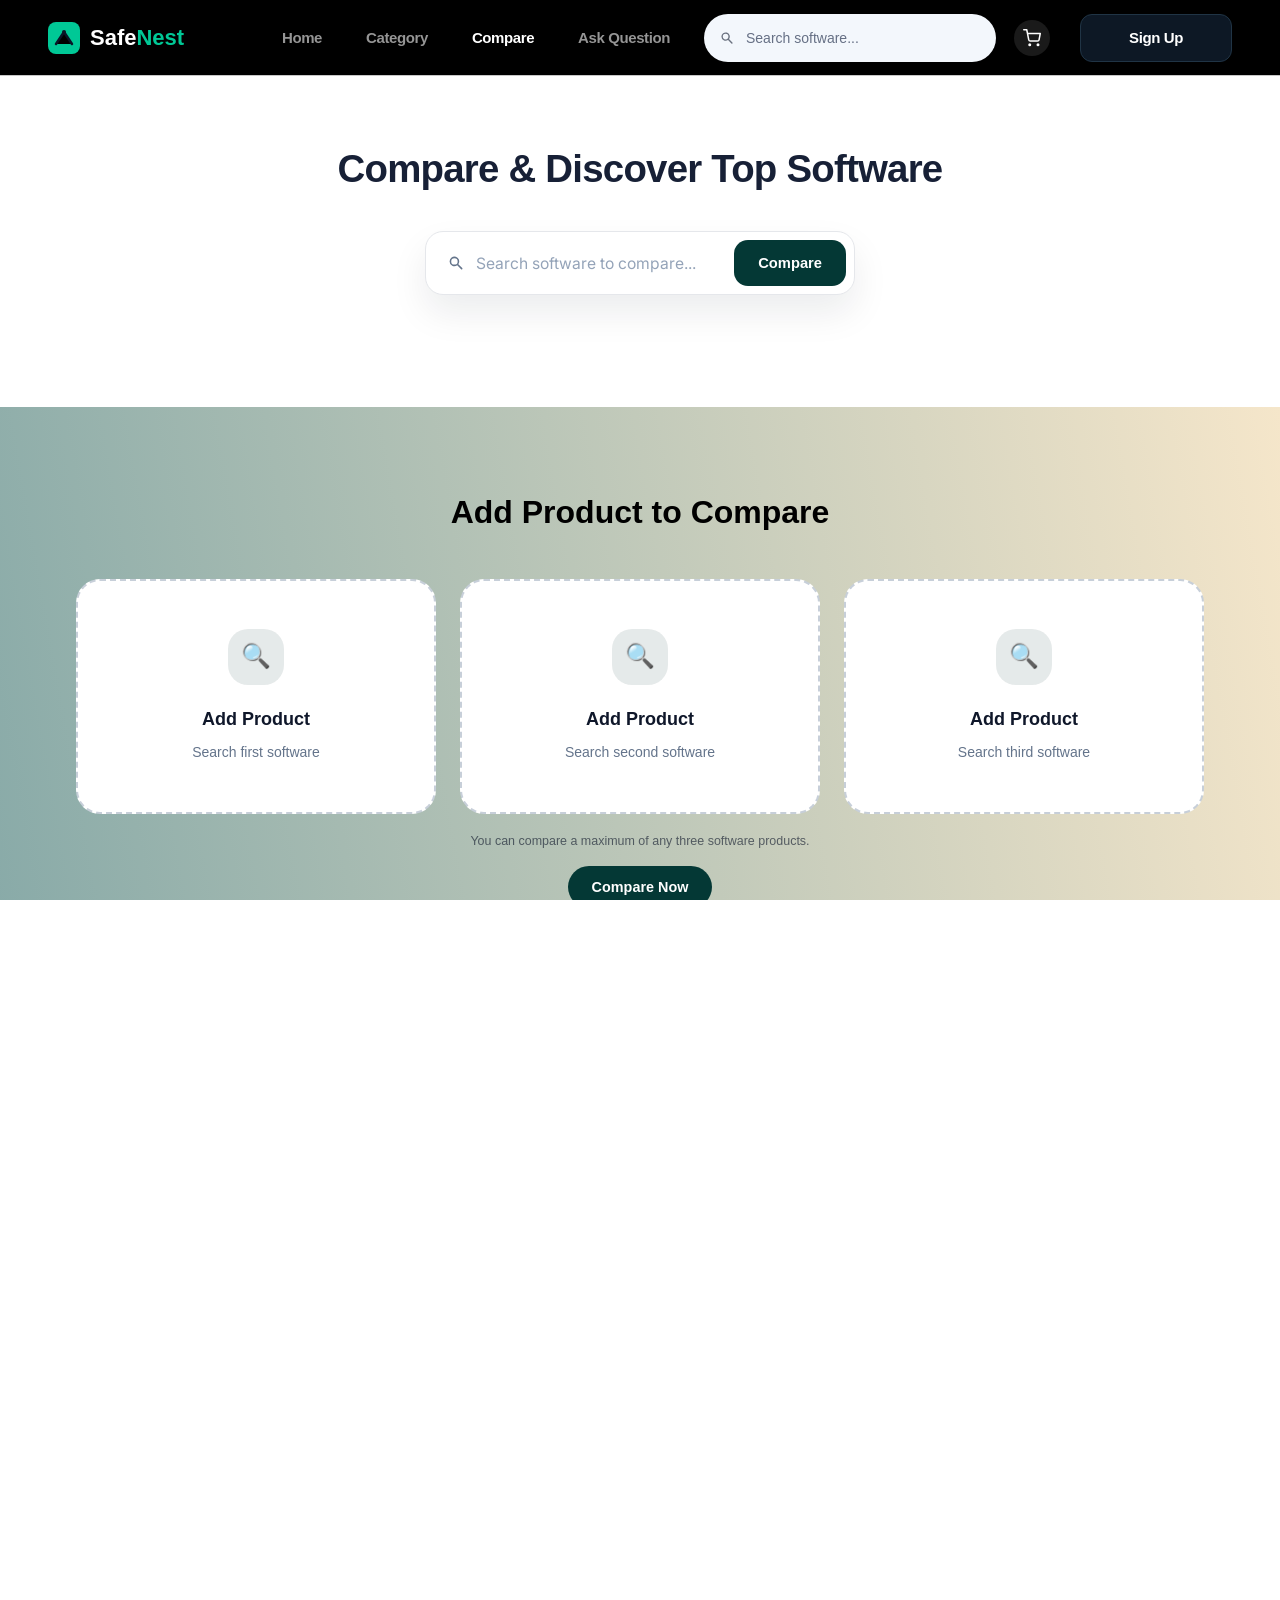
==== compare.html @ b81ec0c4 "first" ====
﻿<!DOCTYPE html>
<html lang="en">

<head>
  <meta charset="UTF-8" />
  <meta name="viewport" content="width=device-width, initial-scale=1.0" />
  <title>Compare &amp; Discover Top Software | SafeNest</title>
  <meta name="description"
    content="Compare the best software side-by-side. Find pricing, features, and user reviews to make informed decisions for your business." />
  <link rel="preconnect" href="https://fonts.googleapis.com" />
  <link rel="preconnect" href="https://fonts.gstatic.com" crossorigin />
  <link href="https://fonts.googleapis.com/css2?family=Inter:wght@300;400;500;600;700;800;900&display=swap"
    rel="stylesheet" />
  <link rel="stylesheet" href="main.css" />
</head>

<body>

  <!-- ══════════════════ NAVBAR ══════════════════ -->
  <nav class="cmp-nav">
    <div class="cmp-nav-shell">
      <a class="cmp-nav-logo" href="index.html" aria-label="SafeNest Home">
        <img src="images/Logo_nav.svg" alt="SafeNest" />
      </a>
      <div class="cmp-nav-links">
        <a href="index.html">Home</a>
        <a href="products.html">Category</a>
        <a href="compare.html" class="active">Compare</a>
        <a href="index.html#experts">Ask Question</a>
      </div>
      <div class="cmp-nav-actions">
        <div class="cmp-nav-search">
          <svg width="14" height="14" viewBox="0 0 20 20" fill="#6b7280" aria-hidden="true">
            <path fill-rule="evenodd"
              d="M8 4a4 4 0 100 8 4 4 0 000-8zM2 8a6 6 0 1110.89 3.476l4.817 4.817a1 1 0 01-1.414 1.414l-4.816-4.816A6 6 0 012 8z"
              clip-rule="evenodd" />
          </svg>
          <input type="text" placeholder="Search software..." aria-label="Search software" />
        </div>
        <a href="pricing.html" aria-label="Cart" style="color: #fff; width: 36px; height: 36px; border-radius: 50%; background: rgba(255,255,255,0.1); display: flex; align-items: center; justify-content: center; text-decoration: none; transition: background 0.2s; margin-right: 12px;" onmouseover="this.style.background='rgba(255,255,255,0.2)'" onmouseout="this.style.background='rgba(255,255,255,0.1)'">
          <svg width="18" height="18" viewBox="0 0 24 24" fill="none" stroke="currentColor" stroke-width="2" stroke-linecap="round" stroke-linejoin="round">
            <circle cx="9" cy="21" r="1"></circle><circle cx="20" cy="21" r="1"></circle>
            <path d="M1 1h4l2.68 13.39a2 2 0 0 0 2 1.61h9.72a2 2 0 0 0 2-1.61L23 6H6"></path>
          </svg>
        </a>
        <button class="cmp-nav-signup" type="button">Sign Up</button>
      </div>
    </div>
  </nav>

  <section class="cmp-search-hero">
    <div class="cmp-search-hero-inner">
      <h1 class="cmp-search-title">Compare &amp; Discover Top Software</h1>
      <form class="cmp-top-search" onsubmit="return false;">
        <div class="cmp-top-search-main">
          <svg width="18" height="18" viewBox="0 0 20 20" fill="#64748b">
            <path fill-rule="evenodd"
              d="M8 4a4 4 0 100 8 4 4 0 000-8zM2 8a6 6 0 1110.89 3.476l4.817 4.817a1 1 0 01-1.414 1.414l-4.816-4.816A6 6 0 012 8z"
              clip-rule="evenodd" />
          </svg>
          <input type="text" placeholder="Search software to compare..." />
        </div>
        <button class="cmp-top-search-btn">Compare</button>
      </form>
    </div>
  </section>

  <!-- ══════════════════ ADD PRODUCT TO COMPARE ══════════════════ -->
  <section class="cmp-add-section" id="compare-tool">
    <div style="max-width:1280px;margin:0 auto;">
      <h2 class="cmp-add-heading">Add Product to Compare</h2>
      <div class="cmp-add-grid">
        <!-- Card 1 -->
        <div class="cmp-add-card">
          <div class="cmp-add-icon">🔍</div>
          <div class="cmp-add-label">Add Product</div>
          <div class="cmp-add-sub">Search first software</div>
        </div>
        <!-- Card 2 -->
        <div class="cmp-add-card">
          <div class="cmp-add-icon">🔍</div>
          <div class="cmp-add-label">Add Product</div>
          <div class="cmp-add-sub">Search second software</div>
        </div>
        <!-- Card 3 -->
        <div class="cmp-add-card">
          <div class="cmp-add-icon">🔍</div>
          <div class="cmp-add-label">Add Product</div>
          <div class="cmp-add-sub">Search third software</div>
        </div>
      </div>
      <div class="cmp-add-actions">
        <div class="cmp-add-note">You can compare a maximum of any three software products.</div>
        <button class="cmp-add-cta">Compare Now</button>
      </div>
    </div>
  </section>

  <!-- ══════════════════ TRENDING COMPARISONS ══════════════════ -->
  <section class="cmp-trending">
    <div class="cmp-trending-header">
      <h2>Trending Product Comparison</h2>
      <p>The most popular head-to-head battles this week</p>
    </div>
    <div class="cmp-trending-grid">

      <!-- Card 1: AlignBooks & TallyPrime -->
      <div class="cmp-trend-card">
        <div class="cmp-trend-logos">
          <img src="images/2961_alignbooks.webp" alt="AlignBooks" />
          <img src="images/2967_tallyprimelogo.webp" alt="TallyPrime" />
        </div>
        <div class="cmp-trend-name">AlignBooks &amp; TallyPrime</div>
        <div class="cmp-trend-meta">
          <span class="stars">★★★★☆</span>
          <span style="font-size:0.875rem;font-weight:500;color:#000;">3.8</span>
        </div>
        <button class="cmp-trend-btn-solid">Compare Now</button>
      </div>

      <!-- Card 2: myBillBook & Vyapar -->
      <div class="cmp-trend-card">
        <div class="cmp-trend-logos">
          <img src="images/16569_16569_MyBillbook.png" alt="myBillBook" />
          <img src="images/10918_vyapar_logo.png" alt="Vyapar" />
        </div>
        <div class="cmp-trend-name">myBillBook &amp; Vyapar Billing Software</div>
        <div class="cmp-trend-meta">
          <span class="stars">★★★★★</span>
          <span class="count">950 reviews</span>
        </div>
        <button class="cmp-trend-btn-outline">Compare Now</button>
      </div>

      <!-- Card 3: Exotel & Knowlarity -->
      <div class="cmp-trend-card">
        <div class="cmp-trend-logos">
          <img src="images/11217_Exotelproductlogo.webp" alt="Exotel" />
          <img src="images/2889_knowlarity-logo.webp" alt="Knowlarity" />
        </div>
        <div class="cmp-trend-name">Exotel &amp; Knowlarity SuperReceptionist</div>
        <div class="cmp-trend-meta">
          <span class="stars">★★★★★</span>
          <span class="count">2,100 reviews</span>
        </div>
        <button class="cmp-trend-btn-outline">Compare Now</button>
      </div>

    </div>
  </section>

  <!-- ══════════════════ VISUAL HERO ══════════════════ -->
  <section class="cmp-hero">
    <div class="cmp-hero-shell">
      <div class="cmp-hero-top">
        <div class="cmp-rating-row">
          <div class="cmp-avatars">
            <img src="images/pexels-alexfu-1188751.jpg" alt="User 1" />
            <img src="images/pexels-fauxels-3184291.jpg" alt="User 2" />
            <img src="images/pexels-ron-lach-8100067.jpg" alt="User 3" />
            <img src="images/pexels-markusspiske-4439901.jpg" alt="User 4" />
          </div>
          <div class="cmp-rating-copy">
            <span class="cmp-rating-stars">★★★★★</span>
            <span>4.9/5 Rating</span>
          </div>
        </div>
      </div>

      <div class="cmp-hero-query">Over 30,000+ User Queries Resolved</div>

      <div class="cmp-hero-stage">
        <div class="cmp-hero-circle"></div>
        <img src="images/men_laptop.png" alt="Person comparing software options" class="cmp-hero-figure" />
        <div class="cmp-hero-copy">Pricing, features, and specifications to make informed decisions for your business or
          personal needs.</div>
        <div class="cmp-hero-bg-text">
          <div class="cmp-hero-bg-line cmp-hero-bg-line--spread">
            <span>Explore</span>
            <span>Compare</span>
          </div>
          <div class="cmp-hero-bg-line cmp-hero-bg-line--left">
            <span>The Software</span>
          </div>
        </div>
      </div>
    </div>
  </section>

  <!-- ══════════════════ TIPS + PHOTO ROW ══════════════════ -->
  <div class="container" style="padding-bottom:64px;">
    <div class="cmp-tips-row" style="display:grid;grid-template-columns:1fr 1fr;gap:48px;align-items:center;">

      <!-- LEFT: Tips card -->
      <div style="display:flex;justify-content:center;">
        <div class="cmp-tips-card">
          <div class="cmp-tips-top">Tips for Asking a Question</div>
          <div class="cmp-tips-sep"></div>
          <div class="cmp-tips-list">
            <div class="cmp-tips-item">
              <div class="cmp-tips-dot">
                <svg viewBox="0 0 8 8" fill="white">
                  <path d="M1 4l2 2 4-4" />
                </svg>
              </div>
              <span>Ask a descriptive and elaborate question.</span>
            </div>
            <div class="cmp-tips-item">
              <div class="cmp-tips-dot">
                <svg viewBox="0 0 8 8" fill="white">
                  <path d="M1 4l2 2 4-4" />
                </svg>
              </div>
              <span>Keep your language and tone professional.</span>
            </div>
            <div class="cmp-tips-item">
              <div class="cmp-tips-dot">
                <svg viewBox="0 0 8 8" fill="white">
                  <path d="M1 4l2 2 4-4" />
                </svg>
              </div>
              <span>Ask questions that will lead to a deeper understanding.</span>
            </div>
            <div class="cmp-tips-item">
              <div class="cmp-tips-dot">
                <svg viewBox="0 0 8 8" fill="white">
                  <path d="M1 4l2 2 4-4" />
                </svg>
              </div>
              <span>Time Management</span>
            </div>
            <div class="cmp-tips-item">
              <div class="cmp-tips-dot">
                <svg viewBox="0 0 8 8" fill="white">
                  <path d="M1 4l2 2 4-4" />
                </svg>
              </div>
              <span>Maintain a Positive Attitude</span>
            </div>
          </div>
          <button class="cmp-tips-cta" type="button" onclick="location.href='index.html#experts'">Get Your
            Success</button>
        </div>
      </div>

      <!-- RIGHT: Unsplash team photo -->
      <div class="cmp-tips-photo" style="border-radius:16px;overflow:hidden;height:361px;">
        <img src="images/pexels-fauxels-3184291.jpg" alt="Team at work"
          style="width:100%;height:100%;object-fit:cover;" />
      </div>

    </div>
  </div>

  <!-- ══════════════════ FAQ ══════════════════ -->
  <div class="cmp-faq">
    <h2>Frequently Asked Questions</h2>
    <div class="cmp-faq-item">
      <p>Which software is best for a small retail shop?</p>
      <span class="cmp-faq-arrow">▼</span>
    </div>
    <div class="cmp-faq-item">
      <p>Do these softwares support Cloud hosting?</p>
      <span class="cmp-faq-arrow">▼</span>
    </div>
    <div class="cmp-faq-item">
      <p>Is TallyPrime easier to use than Busy?</p>
      <span class="cmp-faq-arrow">▼</span>
    </div>
  </div>

  <!-- ══════════════════ STILL GOT QUESTIONS BANNER ══════════════════ -->
  <div class="cmp-qbanner">
    <p>Still got Questions on your mind?<br />Get answered by real users or software experts</p>
    <button class="cmp-qbanner-btn" onclick="location.href='index.html#experts'">Ask Questions</button>
  </div>

  <!-- ══════════════════ FOOTER ══════════════════ -->
  <footer class="footer">
    <div class="container">
      <div class="footer-grid">
        <div class="footer-brand">
          <a href="index.html" class="nav-logo" style="font-size:1.2rem;">
            <svg viewBox="0 0 32 32" fill="none">
              <rect width="32" height="32" rx="8" fill="#00C896" />
              <path d="M8 22L16 10l8 12" stroke="#0A1628" stroke-width="2.5" stroke-linecap="round"
                stroke-linejoin="round" />
              <circle cx="16" cy="10" r="2" fill="#0A1628" />
            </svg>
            Safe<span>Nest</span>
          </a>
          <p>India's most trusted software marketplace. Discover, compare, and buy the best software for your business
            needs.</p>
          <div class="app-badges">
            <a href="#" class="app-badge">📱 App Store</a>
            <a href="#" class="app-badge">▶ Google Play</a>
          </div>
          <div class="footer-socials" style="margin-top:16px;">
            <a href="#">in</a>
            <a href="#">𝕏</a>
            <a href="#">f</a>
            <a href="#">▶</a>
          </div>
        </div>

        <div class="footer-col">
          <h4>Products</h4>
          <ul>
            <li><a href="products.html">All Software</a></li>
            <li><a href="category.html">Categories</a></li>
            <li><a href="#">New Arrivals</a></li>
            <li><a href="#">Deals &amp; Offers</a></li>
            <li><a href="#">Top Rated</a></li>
            <li><a href="#">Free Software</a></li>
          </ul>
        </div>

        <div class="footer-col">
          <h4>Company</h4>
          <ul>
            <li><a href="#">About Us</a></li>
            <li><a href="#">Careers</a></li>
            <li><a href="#">Press</a></li>
            <li><a href="#">Partners</a></li>
            <li><a href="#">Blog</a></li>
            <li><a href="#">Contact</a></li>
          </ul>
        </div>

        <div class="footer-col">
          <h4>Resources</h4>
          <ul>
            <li><a href="#">Buyer's Guide</a></li>
            <li><a href="#">Software Reviews</a></li>
            <li><a href="#">Comparisons</a></li>
            <li><a href="#">Case Studies</a></li>
            <li><a href="#">Webinars</a></li>
            <li><a href="#">API Docs</a></li>
          </ul>
        </div>

        <div class="footer-col">
          <h4>Support</h4>
          <ul>
            <li><a href="#">Help Centre</a></li>
            <li><a href="#">Live Chat</a></li>
            <li><a href="#">Privacy Policy</a></li>
            <li><a href="#">Terms of Service</a></li>
            <li><a href="#">Refund Policy</a></li>
            <li><a href="#">Sitemap</a></li>
          </ul>
        </div>
      </div>

      <div class="footer-bottom">
        <p style="color:rgba(255,255,255,.4);">© 2025 SafeNest Pvt. Ltd. All rights reserved.</p>
        <p style="color:rgba(255,255,255,.4);">Made with in India</p>
      </div>
    </div>
  </footer>
  <script>
    (() => {
      const STYLE_ID = "page-loader-style";
      const OVERLAY_ID = "page-loader-overlay";
      const NAV_STYLE_ID = "page-loader-nav-style";
      const NAV_DELAY_MS = 720;
      let isNavigating = false;

      const addStyle = (id, css) => {
        if (document.getElementById(id)) return;
        const style = document.createElement("style");
        style.id = id;
        style.textContent = css;
        document.head.appendChild(style);
      };

      const ensureStyles = () => {
        addStyle(
          STYLE_ID,
          `.page-loader-active{overflow:hidden}.page-loader-overlay{position:fixed;inset:0;display:flex;align-items:center;justify-content:center;background:rgba(4,7,12,.94);opacity:0;visibility:hidden;pointer-events:none;transition:opacity .25s ease,visibility .25s ease;z-index:99999}.page-loader-overlay.is-visible{opacity:1;visibility:visible;pointer-events:auto}.page-loader-overlay .loader-wrapper{position:relative;display:flex;align-items:center;justify-content:center;gap:2px;min-height:120px;margin:0;font-family:'Poppins','Inter',sans-serif;font-size:1.6em;font-weight:600;user-select:none;color:#fff;transform:scale(1.5)}.page-loader-overlay .loader{position:absolute;inset:0;z-index:1;background-color:transparent;-webkit-mask:repeating-linear-gradient(90deg,transparent 0,transparent 6px,#000 7px,#000 8px);mask:repeating-linear-gradient(90deg,transparent 0,transparent 6px,#000 7px,#000 8px)}.page-loader-overlay .loader::after{content:'';position:absolute;inset:0;background-image:radial-gradient(circle at 50% 50%,rgb(200,255,0) 0,transparent 50%),radial-gradient(circle at 45% 45%,#f00 0,transparent 45%),radial-gradient(circle at 55% 55%,#0ff 0,transparent 45%),radial-gradient(circle at 45% 55%,#0f0 0,transparent 45%),radial-gradient(circle at 55% 45%,#00f 0,transparent 45%);-webkit-mask:radial-gradient(circle at 50% 50%,transparent 0,transparent 10%,#000 25%);mask:radial-gradient(circle at 50% 50%,transparent 0,transparent 10%,#000 25%);animation:page-loader-transform 2s infinite alternate,page-loader-opacity 4s infinite;animation-timing-function:cubic-bezier(.6,.8,.5,1)}.page-loader-overlay .loader-letter{display:inline-block;opacity:0;animation:page-loader-letter 4s infinite linear;z-index:2}.page-loader-overlay .loader-letter:nth-child(1){animation-delay:.10s}.page-loader-overlay .loader-letter:nth-child(2){animation-delay:.205s}.page-loader-overlay .loader-letter:nth-child(3){animation-delay:.31s}.page-loader-overlay .loader-letter:nth-child(4){animation-delay:.415s}.page-loader-overlay .loader-letter:nth-child(5){animation-delay:.521s}.page-loader-overlay .loader-letter:nth-child(6){animation-delay:.626s}.page-loader-overlay .loader-letter:nth-child(7){animation-delay:.731s}@keyframes page-loader-transform{0%{transform:translateX(-55%)}100%{transform:translateX(55%)}}@keyframes page-loader-opacity{0%,100%{opacity:0}15%{opacity:1}65%{opacity:0}}@keyframes page-loader-letter{0%{opacity:0}5%{opacity:1;text-shadow:0 0 4px #000;transform:scale(1.1) translateY(-2px)}20%{opacity:.2}100%{opacity:0}}@media (max-width:640px){.page-loader-overlay .loader-wrapper{transform:scale(1.05);font-size:1.35em}}`
        );
      };

      const ensureOverlay = () => {
        let overlay = document.getElementById(OVERLAY_ID);
        if (overlay) return overlay;

        overlay = document.createElement("div");
        overlay.id = OVERLAY_ID;
        overlay.className = "page-loader-overlay";
        overlay.setAttribute("aria-hidden", "true");
        overlay.innerHTML =
          '<div class="loader-wrapper"><span class="loader-letter">L</span><span class="loader-letter">O</span><span class="loader-letter">A</span><span class="loader-letter">D</span><span class="loader-letter">I</span><span class="loader-letter">N</span><span class="loader-letter">G</span><div class="loader"></div></div>';
        document.body.appendChild(overlay);
        return overlay;
      };

      const ensureNavStyles = () => {
        addStyle(
          NAV_STYLE_ID,
          `.cmp-nav-toggle{display:none;width:46px;height:46px;align-items:center;justify-content:center;flex-direction:column;gap:5px;border:1px solid rgba(255,255,255,.14);border-radius:14px;background:#0d1825;color:#fff;box-shadow:0 10px 24px rgba(0,0,0,.18);flex:0 0 auto}.cmp-nav-toggle span{display:block;width:18px;height:2px;background:currentColor;border-radius:999px;transition:transform .2s ease,opacity .2s ease}.cmp-nav-toggle[aria-expanded='true'] span:nth-child(1){transform:translateY(7px) rotate(45deg)}.cmp-nav-toggle[aria-expanded='true'] span:nth-child(2){opacity:0}.cmp-nav-toggle[aria-expanded='true'] span:nth-child(3){transform:translateY(-7px) rotate(-45deg)}@media (max-width:900px){.cmp-nav{padding:14px 16px !important;min-height:auto !important;align-items:center !important;gap:12px !important}.cmp-nav-shell{width:100% !important;min-height:auto !important;padding:0 !important}.cmp-nav,.cmp-nav-shell{display:flex !important;flex-wrap:wrap !important;align-items:center !important;justify-content:space-between !important;row-gap:12px !important}.cmp-nav-logo{margin-right:auto !important}.cmp-nav-toggle{display:inline-flex !important}.cmp-nav .cmp-nav-links,.cmp-nav .cmp-nav-actions{display:none !important;width:100% !important;flex:0 0 100% !important;margin-left:0 !important}.cmp-nav.cmp-nav-open,.cmp-nav.cmp-nav-open .cmp-nav-shell,.cmp-nav.cmp-nav-open .cmp-nav-links,.cmp-nav.cmp-nav-open .cmp-nav-actions{background:#000 !important}.cmp-nav.cmp-nav-open .cmp-nav-links{display:flex !important;flex-direction:column !important;align-items:stretch !important;gap:8px !important;padding-top:8px !important}.cmp-nav.cmp-nav-open .cmp-nav-links a{display:block !important;width:100% !important;padding:12px 14px !important;border-radius:12px !important;background:rgba(255,255,255,.04) !important}.cmp-nav.cmp-nav-open .cmp-nav-actions{display:flex !important;flex-direction:column !important;align-items:stretch !important;gap:12px !important;padding-bottom:4px !important}.cmp-nav.cmp-nav-open .cmp-nav-search{display:flex !important;width:100% !important;max-width:none !important;min-width:0 !important;height:48px !important}.cmp-nav.cmp-nav-open .cmp-nav-actions>a{margin-right:0 !important;align-self:flex-start !important}.cmp-nav.cmp-nav-open .cmp-nav-signup{width:100% !important;min-width:0 !important}}@media (max-width:560px){.cmp-nav{padding:12px 14px !important}.cmp-nav-logo img{height:34px !important}}`
        );
      };

      const setNavOpenState = (nav, toggle, isOpen) => {
        nav.classList.toggle("cmp-nav-open", isOpen);
        toggle.setAttribute("aria-expanded", isOpen ? "true" : "false");
        toggle.setAttribute("aria-label", isOpen ? "Close navigation menu" : "Open navigation menu");
      };

      const setupMobileNav = () => {
        ensureNavStyles();

        document.querySelectorAll(".cmp-nav").forEach((nav, index) => {
          if (nav.dataset.mobileNavReady === "true") return;

          const navShell = nav.querySelector(".cmp-nav-shell");
          const toggleHost = navShell || nav;
          const links = toggleHost.querySelector(".cmp-nav-links");
          const actions = toggleHost.querySelector(".cmp-nav-actions");
          if (!links || !actions) return;

          const toggle = document.createElement("button");
          toggle.type = "button";
          toggle.className = "cmp-nav-toggle";
          toggle.setAttribute("aria-expanded", "false");
          toggle.setAttribute("aria-label", "Open navigation menu");
          toggle.setAttribute("aria-controls", `cmp-mobile-nav-${index}`);
          toggle.innerHTML = "<span></span><span></span><span></span>";

          links.id = `cmp-mobile-nav-${index}`;
          toggleHost.insertBefore(toggle, links);

          toggle.addEventListener("click", () => {
            setNavOpenState(nav, toggle, !nav.classList.contains("cmp-nav-open"));
          });

          const closeOnLink = (event) => {
            if (event.target.closest("a[href]")) setNavOpenState(nav, toggle, false);
          };

          links.addEventListener("click", closeOnLink);
          actions.addEventListener("click", closeOnLink);

          document.addEventListener("click", (event) => {
            if (!nav.contains(event.target)) setNavOpenState(nav, toggle, false);
          });

          document.addEventListener("keydown", (event) => {
            if (event.key === "Escape") setNavOpenState(nav, toggle, false);
          });

          window.addEventListener("resize", () => {
            if (window.innerWidth > 900) setNavOpenState(nav, toggle, false);
          });

          nav.dataset.mobileNavReady = "true";
        });
      };

      const ensureLoader = () => {
        ensureStyles();
        return ensureOverlay();
      };

      const resetLoader = () => {
        const overlay = document.getElementById(OVERLAY_ID);
        isNavigating = false;
        document.body.classList.remove("page-loader-active");
        if (overlay) overlay.classList.remove("is-visible");
      };

      const showLoader = (nextHref) => {
        const overlay = ensureLoader();
        if (isNavigating) return;

        isNavigating = true;
        document.body.classList.add("page-loader-active");
        overlay.classList.add("is-visible");

        if (nextHref) {
          window.setTimeout(() => {
            window.location.href = nextHref;
          }, NAV_DELAY_MS);
        }
      };

      const isModifiedClick = (event) =>
        event.metaKey || event.ctrlKey || event.shiftKey || event.altKey || event.button !== 0;

      const isSameDocument = (url) =>
        url.pathname === window.location.pathname && url.search === window.location.search;

      const resolveInternalHref = (rawHref) => {
        if (!rawHref) return null;
        const trimmedHref = rawHref.trim();
        if (!trimmedHref || trimmedHref === "#" || trimmedHref.startsWith("javascript:")) return null;
        if (trimmedHref.startsWith("mailto:") || trimmedHref.startsWith("tel:")) return null;

        const url = new URL(trimmedHref, window.location.href);
        return url.origin === window.location.origin ? url : null;
      };

      const handleInlineLocationClick = (event) => {
        const trigger = event.target.closest("[onclick*='location.href'], [onclick*='window.location.href']");
        if (!trigger || trigger.closest("a[href]")) return false;

        const onclickValue = trigger.getAttribute("onclick");
        const match = onclickValue && onclickValue.match(/(?:window\.)?location\.href\s*=\s*['"]([^'"]+)['"]/);
        if (!match) return false;

        const url = resolveInternalHref(match[1]);
        if (!url || isSameDocument(url)) return false;

        event.preventDefault();
        event.stopPropagation();
        if (typeof event.stopImmediatePropagation === "function") event.stopImmediatePropagation();
        showLoader(url.href);
        return true;
      };

      const handleAnchorClick = (event) => {
        const anchor = event.target.closest("a[href]");
        if (!anchor) return;
        if (anchor.target && anchor.target !== "_self") return;
        if (anchor.hasAttribute("download") || anchor.dataset.noLoader !== undefined) return;
        if (isModifiedClick(event)) return;

        const url = resolveInternalHref(anchor.getAttribute("href"));
        if (!url || isSameDocument(url)) return;

        event.preventDefault();
        showLoader(url.href);
      };

      const bindEvents = () => {
        document.addEventListener(
          "click",
          (event) => {
            if (handleInlineLocationClick(event)) return;
            handleAnchorClick(event);
          },
          true
        );
        window.addEventListener("pageshow", resetLoader);
        window.addEventListener("load", resetLoader);
      };

      const init = () => {
        ensureLoader();
        setupMobileNav();
        resetLoader();
        bindEvents();
        window.showPageLoader = showLoader;
      };

      if (document.readyState === "loading") {
        document.addEventListener("DOMContentLoaded", init);
      } else {
        init();
      }
    })();
  </script>
</body>

</html>
---- main.css ----
/* =============================================
   SAFENEST CLONE — style.css
   Design System: Inter · Dark Teal · Premium SaaS
   ============================================= */

/* 1. Google Fonts */
@import url('https://fonts.googleapis.com/css2?family=Inter:wght@300;400;500;600;700;800;900&display=swap');

/* 2. CSS Custom Properties */
:root {
  --clr-primary:    #0A3D2E;   /* deep forest green */
  --clr-primary-md: #0D5C40;
  --clr-accent:     #00C896;   /* bright teal-green */
  --clr-accent-lt:  #E6FBF5;
  --clr-dark:       #0A1628;   /* near-black navy */
  --clr-dark2:      #112240;
  --clr-white:      #FFFFFF;
  --clr-gray-50:    #F8FAFC;
  --clr-gray-100:   #F1F5F9;
  --clr-gray-200:   #E2E8F0;
  --clr-gray-400:   #94A3B8;
  --clr-gray-600:   #475569;
  --clr-gray-800:   #1E293B;
  --clr-text:       #1A2332;
  --clr-text-muted: #64748B;
  --clr-border:     #E2E8F0;
  --clr-yellow:     #F59E0B;
  --clr-red:        #EF4444;

  --ff-base: 'Inter', system-ui, -apple-system, sans-serif;
  --fw-light:  300;
  --fw-reg:    400;
  --fw-med:    500;
  --fw-semi:   600;
  --fw-bold:   700;
  --fw-xbold:  800;
  --fw-black:  900;

  --radius-sm:  6px;
  --radius-md:  12px;
  --radius-lg:  20px;
  --radius-xl:  28px;
  --radius-full: 9999px;

  --shadow-sm: 0 1px 3px rgba(0,0,0,.07);
  --shadow-md: 0 4px 16px rgba(0,0,0,.09);
  --shadow-lg: 0 10px 40px rgba(0,0,0,.12);

  --transition: 0.22s ease;

  --container: 1240px;
  --nav-h: 68px;
}

/* 3. Reset & Base */
*, *::before, *::after { box-sizing: border-box; margin: 0; padding: 0; }
html { scroll-behavior: smooth; -webkit-text-size-adjust: 100%; height: 100%; }
body {
  font-family: var(--ff-base);
  font-size: 15px;
  line-height: 1.6;
  color: var(--clr-text);
  background: var(--clr-white);
  -webkit-font-smoothing: antialiased;
  height: 100%;
}
img { display: block; max-width: 100%; height: auto; }
a { color: inherit; text-decoration: none; }
ul { list-style: none; }
button { font-family: inherit; cursor: pointer; border: none; background: none; }
input, select, textarea { font-family: inherit; }

/* 4. Utility Layout */
.container {
  width: 100%;
  max-width: var(--container);
  margin: 0 auto;
  padding: 0 24px;
}
.section { padding: 72px 0; }
.section-sm { padding: 48px 0; }
.flex { display: flex; }
.flex-center { display: flex; align-items: center; justify-content: center; }
.flex-between { display: flex; align-items: center; justify-content: space-between; }
.grid-2 { display: grid; grid-template-columns: repeat(2, 1fr); gap: 24px; }
.grid-3 { display: grid; grid-template-columns: repeat(3, 1fr); gap: 24px; }
.grid-4 { display: grid; grid-template-columns: repeat(4, 1fr); gap: 20px; }
.grid-5 { display: grid; grid-template-columns: repeat(5, 1fr); gap: 16px; }
.text-center { text-align: center; }
.text-muted { color: var(--clr-text-muted); }
.text-accent { color: var(--clr-accent); }
.text-white { color: var(--clr-white); }
.fw-semi { font-weight: var(--fw-semi); }
.fw-bold { font-weight: var(--fw-bold); }
.gap-8 { gap: 8px; }
.gap-12 { gap: 12px; }
.gap-16 { gap: 16px; }

/* 5. Typography Scale */
.h1 { font-size: clamp(2rem, 5vw, 3.4rem); font-weight: var(--fw-black); line-height: 1.15; }
.h2 { font-size: clamp(1.5rem, 3vw, 2.2rem); font-weight: var(--fw-bold); line-height: 1.25; }
.h3 { font-size: clamp(1.1rem, 2.5vw, 1.5rem); font-weight: var(--fw-bold); line-height: 1.3; }
.h4 { font-size: 1.1rem; font-weight: var(--fw-semi); }
.section-tag {
  display: inline-block;
  font-size: 0.78rem;
  font-weight: var(--fw-semi);
  letter-spacing: .12em;
  text-transform: uppercase;
  color: var(--clr-accent);
  margin-bottom: 10px;
}
.section-title { font-size: clamp(1.4rem, 3vw, 2rem); font-weight: var(--fw-bold); color: var(--clr-text); }
.section-subtitle { color: var(--clr-text-muted); font-size: 1rem; margin-top: 8px; }

/* 6. Buttons */
.btn {
  display: inline-flex;
  align-items: center;
  gap: 8px;
  padding: 10px 22px;
  border-radius: var(--radius-full);
  font-size: 0.92rem;
  font-weight: var(--fw-semi);
  transition: all var(--transition);
  white-space: nowrap;
}
.btn-primary {
  background: var(--clr-accent);
  color: var(--clr-dark);
}
.btn-primary:hover { background: #00b386; transform: translateY(-1px); box-shadow: 0 6px 20px rgba(0,200,150,.35); }
.btn-dark {
  background: var(--clr-dark);
  color: var(--clr-white);
}
.btn-dark:hover { background: var(--clr-dark2); transform: translateY(-1px); }
.btn-outline {
  background: transparent;
  border: 1.5px solid var(--clr-border);
  color: var(--clr-text);
}
.btn-outline:hover { border-color: var(--clr-accent); color: var(--clr-accent); }
.btn-outline-white {
  background: transparent;
  border: 1.5px solid rgba(255,255,255,.4);
  color: var(--clr-white);
}
.btn-outline-white:hover { border-color: var(--clr-white); background: rgba(255,255,255,.1); }
.btn-lg { padding: 14px 32px; font-size: 1rem; }
.btn-sm { padding: 7px 16px; font-size: 0.82rem; }

/* 7. Badge / Tag */
.badge {
  display: inline-block;
  padding: 3px 10px;
  border-radius: var(--radius-full);
  font-size: 0.74rem;
  font-weight: var(--fw-semi);
}
.badge-accent { background: var(--clr-accent-lt); color: var(--clr-primary-md); }
.badge-dark { background: var(--clr-dark); color: var(--clr-white); }
.badge-red { background: #FEE2E2; color: #B91C1C; }
.tag {
  display: inline-flex;
  align-items: center;
  gap: 4px;
  padding: 5px 14px;
  border-radius: var(--radius-full);
  border: 1px solid var(--clr-border);
  font-size: 0.82rem;
  font-weight: var(--fw-med);
  color: var(--clr-text);
  background: var(--clr-white);
  cursor: pointer;
  transition: all var(--transition);
}
.tag:hover, .tag.active { border-color: var(--clr-accent); color: var(--clr-accent); background: var(--clr-accent-lt); }

/* 8. Stars */
.stars { display: inline-flex; gap: 2px; color: var(--clr-yellow); font-size: 0.88rem; }

/* 9. Product Card */
.card {
  background: var(--clr-white);
  border: 1px solid var(--clr-border);
  border-radius: var(--radius-md);
  padding: 20px;
  transition: box-shadow var(--transition), transform var(--transition);
}
.card:hover { box-shadow: var(--shadow-lg); transform: translateY(-3px); }
.card-logo {
  width: 56px; height: 56px;
  border-radius: var(--radius-sm);
  object-fit: contain;
  background: var(--clr-gray-50);
  padding: 6px;
}
.card-meta { display: flex; align-items: center; gap: 8px; margin-bottom: 6px; }
.card-name { font-size: 1rem; font-weight: var(--fw-semi); color: var(--clr-text); }
.card-vendor { font-size: 0.82rem; color: var(--clr-text-muted); }
.card-rating { display: flex; align-items: center; gap: 4px; font-size: 0.82rem; font-weight: var(--fw-semi); color: var(--clr-text-muted); }
.card-price { margin-top: 12px; }
.card-price .price-main { font-size: 1.2rem; font-weight: var(--fw-bold); color: var(--clr-text); }
.card-price .price-original { font-size: 0.85rem; color: var(--clr-text-muted); text-decoration: line-through; margin-left: 6px; }
.card-price .price-save { font-size: 0.78rem; color: #22C55E; font-weight: var(--fw-semi); }
.card-actions { display: flex; gap: 8px; margin-top: 14px; }

/* 10. Category Card */
.cat-card {
  position: relative;
  border-radius: var(--radius-md);
  overflow: hidden;
  cursor: pointer;
}
.cat-card img { width: 100%; height: 160px; object-fit: cover; transition: transform 0.4s ease; }
.cat-card:hover img { transform: scale(1.05); }
.cat-card-overlay {
  position: absolute; inset: 0;
  background: linear-gradient(to top, rgba(10,22,40,.8) 0%, transparent 60%);
}
.cat-card-label {
  position: absolute; bottom: 14px; left: 14px;
  color: var(--clr-white);
  font-size: 0.9rem;
  font-weight: var(--fw-semi);
}

/* =============================================
   11. NAVBAR
   ============================================= */
.navbar {
  position: sticky;
  top: 0;
  z-index: 1000;
  height: var(--nav-h);
  background: var(--clr-dark);
  border-bottom: 1px solid rgba(255,255,255,.07);
  display: flex;
  align-items: center;
}
.nav-inner {
  display: flex;
  align-items: center;
  gap: 28px;
  width: 100%;
  max-width: var(--container);
  margin: 0 auto;
  padding: 0 24px;
}
.nav-logo {
  display: flex;
  align-items: center;
  gap: 8px;
  font-size: 1.3rem;
  font-weight: var(--fw-black);
  color: var(--clr-white);
  flex-shrink: 0;
}
.nav-logo span { color: var(--clr-accent); }
.nav-logo svg { width: 32px; height: 32px; }
.nav-links {
  display: flex;
  align-items: center;
  gap: 4px;
  flex: 1;
}
.nav-links a {
  padding: 6px 12px;
  border-radius: var(--radius-sm);
  font-size: 0.88rem;
  font-weight: var(--fw-med);
  color: rgba(255,255,255,.75);
  transition: all var(--transition);
  white-space: nowrap;
}
.nav-links a:hover, .nav-links a.active { color: var(--clr-white); background: rgba(255,255,255,.08); }
.nav-search {
  display: flex;
  align-items: center;
  background: rgba(255,255,255,.09);
  border: 1px solid rgba(255,255,255,.12);
  border-radius: var(--radius-full);
  padding: 0 16px;
  gap: 8px;
  flex: 0 1 300px;
  transition: border-color var(--transition);
}
.nav-search:focus-within { border-color: var(--clr-accent); background: rgba(255,255,255,.13); }
.nav-search input {
  background: transparent;
  border: none;
  outline: none;
  color: var(--clr-white);
  font-size: 0.85rem;
  padding: 8px 0;
  width: 100%;
}
.nav-search input::placeholder { color: rgba(255,255,255,.4); }
.nav-search svg { color: rgba(255,255,255,.4); width: 16px; height: 16px; flex-shrink: 0; }
.nav-cta { display: flex; gap: 10px; flex-shrink: 0; }

/* =============================================
   12. FOOTER
   ============================================= */
.footer {
  background: var(--clr-dark);
  color: rgba(255,255,255,.7);
  padding: 64px 0 0;
}
.footer-grid {
  display: grid;
  grid-template-columns: 2fr 1fr 1fr 1fr 1fr;
  gap: 40px;
  padding-bottom: 48px;
  border-bottom: 1px solid rgba(255,255,255,.08);
}
.footer-brand p { font-size: 0.88rem; margin-top: 12px; line-height: 1.7; max-width: 260px; }
.footer-col h4 { font-size: 0.9rem; font-weight: var(--fw-semi); color: var(--clr-white); margin-bottom: 16px; }
.footer-col ul { display: flex; flex-direction: column; gap: 10px; }
.footer-col ul li a { font-size: 0.85rem; color: rgba(255,255,255,.6); transition: color var(--transition); }
.footer-col ul li a:hover { color: var(--clr-accent); }
.footer-bottom {
  display: flex;
  align-items: center;
  justify-content: space-between;
  padding: 20px 0;
  font-size: 0.82rem;
}
.footer-socials { display: flex; gap: 12px; }
.footer-socials a {
  width: 34px; height: 34px;
  border-radius: var(--radius-full);
  border: 1px solid rgba(255,255,255,.15);
  display: flex; align-items: center; justify-content: center;
  color: rgba(255,255,255,.6);
  font-size: 0.8rem;
  transition: all var(--transition);
}
.footer-socials a:hover { border-color: var(--clr-accent); color: var(--clr-accent); }
.app-badges { display: flex; gap: 10px; margin-top: 16px; }
.app-badge {
  display: flex;
  align-items: center;
  gap: 8px;
  padding: 8px 14px;
  border: 1px solid rgba(255,255,255,.2);
  border-radius: var(--radius-sm);
  font-size: 0.78rem;
  color: rgba(255,255,255,.8);
  transition: all var(--transition);
}
.app-badge:hover { border-color: var(--clr-accent); color: var(--clr-white); }

/* =============================================
   13. EXPERT BANNER
   ============================================= */
.expert-banner {
  background: var(--clr-dark);
  border-top: 1px solid rgba(255,255,255,.06);
  padding: 40px 0;
}
.expert-inner {
  display: flex;
  align-items: center;
  justify-content: space-between;
  gap: 24px;
  flex-wrap: wrap;
}
.expert-inner h3 { font-size: 1.3rem; font-weight: var(--fw-bold); color: var(--clr-white); }
.expert-inner p { font-size: 0.88rem; color: rgba(255,255,255,.6); margin-top: 4px; }

/* =============================================
   14. BREADCRUMB
   ============================================= */
.breadcrumb {
  display: flex;
  align-items: center;
  gap: 6px;
  font-size: 0.82rem;
  color: var(--clr-text-muted);
  padding: 14px 0;
}
.breadcrumb a { color: var(--clr-text-muted); transition: color var(--transition); }
.breadcrumb a:hover { color: var(--clr-accent); }
.breadcrumb-sep { color: var(--clr-gray-400); }

/* =============================================
   15. SIDEBAR (Listing / Category)
   ============================================= */
.layout-sidebar {
  display: grid;
  grid-template-columns: 260px 1fr;
  gap: 32px;
  align-items: start;
}
.sidebar { position: sticky; top: calc(var(--nav-h) + 16px); }
.filter-box {
  background: var(--clr-white);
  border: 1px solid var(--clr-border);
  border-radius: var(--radius-md);
  padding: 20px;
  margin-bottom: 16px;
}
.filter-box h4 {
  font-size: 0.9rem;
  font-weight: var(--fw-semi);
  margin-bottom: 14px;
  color: var(--clr-text);
}
.filter-option {
  display: flex;
  align-items: center;
  gap: 10px;
  padding: 6px 0;
  font-size: 0.85rem;
  color: var(--clr-text-muted);
  cursor: pointer;
  transition: color var(--transition);
}
.filter-option:hover { color: var(--clr-text); }
.filter-option input[type="checkbox"] { accent-color: var(--clr-accent); width: 15px; height: 15px; }
.filter-clear { font-size: 0.8rem; color: var(--clr-accent); font-weight: var(--fw-med); cursor: pointer; float: right; }

/* =============================================
   16. PAGINATION
   ============================================= */
.pagination {
  display: flex;
  align-items: center;
  gap: 6px;
  justify-content: center;
  margin-top: 40px;
}
.page-btn {
  width: 38px; height: 38px;
  border-radius: var(--radius-sm);
  border: 1px solid var(--clr-border);
  display: flex; align-items: center; justify-content: center;
  font-size: 0.85rem;
  cursor: pointer;
  color: var(--clr-text);
  transition: all var(--transition);
}
.page-btn:hover, .page-btn.active {
  background: var(--clr-accent);
  border-color: var(--clr-accent);
  color: var(--clr-dark);
  font-weight: var(--fw-semi);
}

/* =============================================
   17. PRICING TABLE (Detail Page)
   ============================================= */
.pricing-tabs { display: flex; gap: 10px; margin-bottom: 24px; flex-wrap: wrap; }
.pricing-table {
  width: 100%;
  border-collapse: separate;
  border-spacing: 0;
  border: 1px solid var(--clr-border);
  border-radius: var(--radius-md);
  overflow: hidden;
  font-size: 0.9rem;
}
.pricing-table th {
  background: var(--clr-gray-50);
  padding: 14px 20px;
  font-weight: var(--fw-semi);
  text-align: left;
  border-bottom: 1px solid var(--clr-border);
  color: var(--clr-text);
}
.pricing-table td {
  padding: 14px 20px;
  border-bottom: 1px solid var(--clr-border);
  color: var(--clr-text-muted);
}
.pricing-table tr:last-child td { border-bottom: none; }
.pricing-table tr:hover td { background: var(--clr-gray-50); }
.pricing-card-grid { display: grid; grid-template-columns: repeat(3, 1fr); gap: 20px; }
.pricing-plan {
  border: 2px solid var(--clr-border);
  border-radius: var(--radius-md);
  padding: 24px;
  transition: all var(--transition);
}
.pricing-plan.featured {
  border-color: var(--clr-accent);
  background: var(--clr-accent-lt);
}
.pricing-plan:hover { border-color: var(--clr-accent); transform: translateY(-2px); }
.plan-name { font-size: 0.82rem; font-weight: var(--fw-semi); text-transform: uppercase; letter-spacing: .1em; color: var(--clr-text-muted); }
.plan-price { font-size: 2rem; font-weight: var(--fw-black); color: var(--clr-text); margin: 8px 0 4px; }
.plan-price span { font-size: 1rem; font-weight: var(--fw-reg); color: var(--clr-text-muted); }
.plan-features { margin: 16px 0; display: flex; flex-direction: column; gap: 8px; }
.plan-features li { display: flex; align-items: center; gap: 8px; font-size: 0.85rem; color: var(--clr-text-muted); }
.plan-features li::before { content: "✓"; color: var(--clr-accent); font-weight: var(--fw-bold); }

/* =============================================
   18. FAQ (CSS-only accordion)
   ============================================= */
.faq-list { display: flex; flex-direction: column; gap: 10px; }
.faq-item {
  border: 1px solid var(--clr-border);
  border-radius: var(--radius-md);
  overflow: hidden;
}
.faq-item input[type="checkbox"] { display: none; }
.faq-label {
  display: flex;
  align-items: center;
  justify-content: space-between;
  padding: 18px 20px;
  font-size: 0.95rem;
  font-weight: var(--fw-med);
  cursor: pointer;
  color: var(--clr-text);
  background: var(--clr-white);
  transition: background var(--transition);
}
.faq-label:hover { background: var(--clr-gray-50); }
.faq-label .faq-icon {
  width: 22px; height: 22px;
  border-radius: var(--radius-full);
  border: 1.5px solid var(--clr-border);
  display: flex; align-items: center; justify-content: center;
  font-size: 1rem;
  transition: transform var(--transition), background var(--transition);
  flex-shrink: 0;
}
.faq-item input:checked ~ .faq-label .faq-icon { transform: rotate(45deg); background: var(--clr-accent); border-color: var(--clr-accent); color: var(--clr-dark); }
.faq-answer {
  max-height: 0;
  overflow: hidden;
  transition: max-height 0.35s ease;
}
.faq-item input:checked ~ .faq-answer { max-height: 300px; }
.faq-answer p { padding: 0 20px 18px; font-size: 0.88rem; color: var(--clr-text-muted); line-height: 1.75; }

/* =============================================
   19. SPEC TABLE
   ============================================= */
.spec-table { width: 100%; font-size: 0.9rem; }
.spec-table tr:nth-child(even) td { background: var(--clr-gray-50); }
.spec-table td { padding: 10px 16px; border-bottom: 1px solid var(--clr-border); }
.spec-table td:first-child { font-weight: var(--fw-med); color: var(--clr-text); width: 35%; }
.spec-table td:last-child { color: var(--clr-text-muted); }

/* =============================================
   20. RESPONSIVE BREAKPOINTS
   ============================================= */

/* Laptop: 1024–1279px */
@media (max-width: 1279px) {
  .grid-5 { grid-template-columns: repeat(4, 1fr); }
  .footer-grid { grid-template-columns: 1.5fr 1fr 1fr 1fr; }
  .footer-brand { grid-column: 1 / -1; }
}

/* Tablet: 768–1023px */
@media (max-width: 1023px) {
  :root { --container: 100%; }
  .section { padding: 52px 0; }
  .grid-4, .grid-5 { grid-template-columns: repeat(2, 1fr); }
  .grid-3 { grid-template-columns: repeat(2, 1fr); }
  .layout-sidebar { grid-template-columns: 1fr; }
  .sidebar { position: static; }
  .pricing-card-grid { grid-template-columns: 1fr; }
  .footer-grid { grid-template-columns: 1fr 1fr; }
  .footer-brand { grid-column: 1 / -1; }
  .nav-links { display: none; }
  .nav-search { flex: 0 1 200px; }
}

/* Mobile: <768px */
@media (max-width: 767px) {
  .section { padding: 40px 0; }
  .grid-2, .grid-3, .grid-4, .grid-5 { grid-template-columns: 1fr; }
  .footer-grid { grid-template-columns: 1fr; }
  .nav-search { display: none; }
  .footer-bottom { flex-direction: column; gap: 16px; text-align: center; }
  .pricing-table { font-size: 0.8rem; }
  .pricing-table th, .pricing-table td { padding: 10px 12px; }
  .expert-inner { flex-direction: column; align-items: flex-start; }
  .nav-cta .btn:first-child { display: none; }
  .hero-actions { flex-direction: column; align-items: flex-start; }
}



/* =============================================
   CSS FROM: index.html
   ============================================= */

    /* SOFTWARE BY CATEGORY */
    .by-cat {
      background: #ffffff;
      padding: 72px 0 64px;
    }
    .by-cat-shell {
      max-width: 1080px;
      margin: 0 auto;
      padding: 0 24px;
      text-align: center;
    }
    .by-cat-heading {
      margin: 0 0 22px;
      font-size: clamp(1.45rem, 2.5vw, 2rem);
      font-weight: 800;
      line-height: 1.15;
      color: #111827;
    }
    .cat-tabs {
      width: fit-content;
      max-width: 100%;
      display: flex;
      gap: 10px;
      flex-wrap: wrap;
      padding: 8px;
      margin-bottom: 34px;
      background: #ebe7e2;
      border-radius: 999px;
      margin-left: auto;
      margin-right: auto;
      justify-content: center;
    }
    .cat-tab {
      padding: 10px 18px;
      border-radius: 999px;
      border: none;
      background: transparent;
      color: #4b5563;
      font-size: 0.82rem;
      font-weight: 600;
      cursor: pointer;
      transition: all 0.2s ease;
      white-space: nowrap;
    }
    .cat-tab:hover,
    .cat-tab.active {
      background: #141414;
      color: #ffffff;
      box-shadow: 0 8px 16px rgba(0, 0, 0, 0.12);
    }
    .software-cards {
      display: grid;
      grid-template-columns: repeat(3, minmax(0, 1fr));
      gap: 30px;
      align-items: stretch;
      max-width: 1020px;
      margin: 0 auto;
      text-align: left;
    }
    .sw-box-card {
      background: #ffffff;
      border: 1px solid #e5eaf1;
      border-radius: 18px;
      padding: 16px 16px 18px;
      box-shadow: 0 16px 34px rgba(15, 23, 42, 0.10);
      transition: transform 0.22s ease, box-shadow 0.22s ease;
    }
    .sw-box-card:hover {
      transform: translateY(-4px);
      box-shadow: 0 22px 42px rgba(15, 23, 42, 0.14);
    }
    .sw-box-media {
      position: relative;
      min-height: 220px;
      display: flex;
      align-items: center;
      justify-content: center;
      margin-bottom: 14px;
      border-radius: 16px;
      background: linear-gradient(180deg, #fafcff 0%, #eef2f7 100%);
      overflow: hidden;
    }
    .sw-box-media img {
      width: 100%;
      max-width: 170px;
      max-height: 190px;
      object-fit: contain;
    }
    .sw-badge {
      position: absolute;
      top: 10px;
      left: 10px;
      padding: 5px 8px;
      border-radius: 999px;
      background: #ff5757;
      color: #ffffff;
      font-size: 0.64rem;
      font-weight: 700;
    }
    .sw-download {
      position: absolute;
      right: 12px;
      bottom: 12px;
      width: 34px;
      height: 34px;
      border-radius: 50%;
      border: 1px solid #dbe4ee;
      background: #ffffff;
      color: #64748b;
      display: inline-flex;
      align-items: center;
      justify-content: center;
      font-size: 1rem;
      box-shadow: 0 10px 18px rgba(15, 23, 42, 0.08);
    }
    .sw-box-body {
      padding: 0 4px;
    }
    .sw-box-name {
      margin-bottom: 4px;
      font-size: 0.98rem;
      font-weight: 800;
      line-height: 1.25;
      color: #172033;
    }
    .sw-box-vendor {
      margin-bottom: 10px;
      font-size: 0.78rem;
      color: #94a3b8;
    }
    .sw-box-rating {
      display: flex;
      align-items: center;
      gap: 6px;
      margin-bottom: 10px;
      font-size: 0.78rem;
      color: #64748b;
    }
    .sw-stars {
      color: #f59e0b;
      letter-spacing: 0.03em;
    }
    .sw-box-price {
      font-size: 1rem;
      font-weight: 800;
      color: #111827;
    }
    .sw-box-price .orig {
      margin-left: 6px;
      font-size: 0.8rem;
      font-weight: 600;
      color: #94a3b8;
      text-decoration: line-through;
    }
    .sw-box-save {
      margin-top: 4px;
      font-size: 0.8rem;
      font-weight: 700;
      color: #16a34a;
    }
    /* Product box cards */
    .software-cards { display: grid; grid-template-columns: repeat(4, 1fr); gap: 20px; }
    .sw-box-card {
      background: #fff;
      border: 1px solid #E2E8F0;
      border-radius: 16px;
      overflow: hidden;
      transition: all 0.22s ease;
      cursor: pointer;
    }
    .sw-box-card:hover { box-shadow: 0 10px 36px rgba(0,0,0,.11); transform: translateY(-3px); }
    .sw-box-img {
      width: 100%;
      height: 160px;
      display: flex;
      align-items: center;
      justify-content: center;
      font-size: 5rem;
      background: linear-gradient(135deg, #f8fafc 0%, #e2e8f0 100%);
    }
    .sw-box-body { padding: 14px 16px 16px; }
    .sw-box-name { font-size: 0.92rem; font-weight: 700; color: #1A2332; }
    .sw-box-vendor { font-size: 0.75rem; color: #94A3B8; margin-top: 2px; }
    .sw-box-rating { display: flex; align-items: center; gap: 4px; font-size: 0.78rem; color: #64748B; margin-top: 6px; }
    .sw-box-price { margin-top: 10px; font-size: 1rem; font-weight: 800; color: #1A2332; }
    .sw-box-price .orig { font-size: 0.78rem; color: #94A3B8; text-decoration: line-through; margin-left: 5px; }
    .sw-box-actions { display: flex; gap: 8px; margin-top: 12px; }

    /* ── ENTERPRISE BANNER ── */
    .enterprise { background: #0A1628; position: relative; overflow: hidden; }
    .enterprise::before {
      content: ''; position: absolute;
      width: 600px; height: 500px;
      background: radial-gradient(circle, rgba(0,200,150,.1) 0%, transparent 70%);
      top: -150px; right: 0;
    }
    .enterprise-inner {
      display: grid;
      grid-template-columns: 380px 1fr;
      gap: 56px;
      align-items: center;
      position: relative;
    }
    .enterprise-img img {
      width: 100%; height: 360px;
      object-fit: cover; border-radius: 20px;
    }
    .enterprise-feature-grid {
      display: grid;
      grid-template-columns: 1fr 1fr;
      gap: 14px;
      margin-top: 24px;
    }
    .ent-feat {
      padding: 16px;
      background: rgba(255,255,255,.05);
      border: 1px solid rgba(255,255,255,.08);
      border-radius: 12px;
    }
    .ent-feat .ent-icon { font-size: 1.5rem; margin-bottom: 8px; }
    .ent-feat h4 { font-size: 0.85rem; font-weight: 600; color: #fff; }
    .ent-feat p { font-size: 0.78rem; color: rgba(255,255,255,.45); margin-top: 4px; }

    /* ── ASK EXPERTS ── */
    .experts { background: #fff; }
    .experts-inner {
      display: grid;
      grid-template-columns: 1fr 1fr;
      gap: 56px;
      align-items: flex-start;
    }
    .experts-heading { font-size: clamp(1.6rem, 3vw, 2.4rem); font-weight: 900; color: #1A2332; line-height: 1.15; }
    .experts-heading span { color: #00C896; }
    .expert-list { display: flex; flex-direction: column; gap: 0; margin-top: 20px; }
    .expert-row {
      display: flex; align-items: flex-start; gap: 14px;
      padding: 14px 0; border-bottom: 1px solid #F1F5F9;
    }
    .expert-row:last-child { border-bottom: none; }
    .er-num {
      width: 32px; height: 32px; border-radius: 999px;
      background: #E6FBF5; color: #0A3D2E;
      display: flex; align-items: center; justify-content: center;
      font-size: 0.8rem; font-weight: 700; flex-shrink: 0;
    }
    .er-text h4 { font-size: 0.9rem; font-weight: 600; color: #1A2332; }
    .er-text p { font-size: 0.82rem; color: #64748B; margin-top: 2px; }
    .expert-form {
      background: #F8FAFC;
      border: 1px solid #E2E8F0;
      border-radius: 20px;
      padding: 32px;
    }
    .form-row { display: grid; grid-template-columns: 1fr 1fr; gap: 14px; margin-bottom: 14px; }
    .form-group { display: flex; flex-direction: column; gap: 6px; margin-bottom: 14px; }
    .form-group label { font-size: 0.8rem; font-weight: 600; color: #475569; }
    .form-group input, .form-group select, .form-group textarea {
      padding: 10px 14px;
      border: 1.5px solid #E2E8F0;
      border-radius: 8px;
      font-size: 0.88rem;
      color: #1A2332;
      outline: none;
      transition: border-color 0.2s;
      background: #fff;
    }
    .form-group input:focus, .form-group select:focus { border-color: #00C896; }
    .experts-content p.lead { font-size: 0.92rem; color: #64748B; margin-top: 10px; line-height: 1.7; }

    /* ── EXPERT GUIDANCE BANNER ── */
    .expert-banner {
      background: linear-gradient(135deg, #0A3D2E 0%, #1a5a4a 100%);
      padding: 48px 0;
      border-top: 1px solid rgba(255,255,255,.06);
    }
    .expert-inner {
      display: flex;
      justify-content: space-between;
      align-items: center;
      gap: 32px;
    }
    .expert-inner h3 {
      font-size: clamp(1.4rem, 2vw, 1.9rem);
      font-weight: 900;
      color: #fff;
      margin: 0 0 8px 0;
      line-height: 1.3;
    }
    .expert-inner p {
      font-size: 0.95rem;
      color: rgba(255,255,255,.75);
      margin: 0;
      max-width: 400px;
    }

    /* ── BUTTONS ── */
    .btn {
      display: inline-flex;
      align-items: center;
      gap: 8px;
      padding: 12px 24px;
      border-radius: 8px;
      font-size: 0.88rem;
      font-weight: 600;
      text-decoration: none;
      transition: all 0.2s ease;
      border: none;
      cursor: pointer;
      font-family: inherit;
    }
    .btn-primary {
      background: #006B54;
      color: #fff;
    }
    .btn-primary:hover {
      background: #005249;
      transform: translateY(-1px);
      box-shadow: 0 8px 20px rgba(0,107,84,.25);
    }
    .btn-outline {
      background: transparent;
      color: #1A2332;
      border: 1.5px solid #E2E8F0;
    }
    .btn-outline:hover {
      background: #F8FAFC;
      border-color: #CBD5E1;
    }
    .btn-outline-white {
      background: transparent;
      color: #fff;
      border: 1.5px solid rgba(255,255,255,.4);
    }
    .btn-outline-white:hover {
      background: rgba(255,255,255,.08);
      border-color: rgba(255,255,255,.6);
    }

    /* ── FOOTER ── */
    .footer {
      background: #0A1628;
      color: #fff;
      padding: 64px 0 0;
    }
    .footer-grid {
      display: grid;
      grid-template-columns: 2fr 1fr 1fr 1fr 1fr;
      gap: 32px;
      margin-bottom: 48px;
      padding-bottom: 48px;
      border-bottom: 1px solid rgba(255,255,255,.06);
    }
    .footer-brand {
      display: flex;
      flex-direction: column;
    }
    .footer-brand .nav-logo {
      display: flex;
      align-items: center;
      gap: 8px;
      text-decoration: none;
      color: #fff;
      font-weight: 800;
      margin-bottom: 16px;
    }
    .footer-brand .nav-logo span {
      color: #00C896;
    }
    .footer-brand .nav-logo svg {
      width: 28px;
      height: 28px;
    }
    .footer-brand p {
      font-size: 0.85rem;
      color: rgba(255,255,255,.5);
      line-height: 1.6;
      margin-bottom: 16px;
      max-width: 280px;
    }
    .app-badges {
      display: flex;
      gap: 12px;
      margin-bottom: 12px;
    }
    .app-badge {
      display: inline-flex;
      align-items: center;
      gap: 6px;
      font-size: 0.78rem;
      color: rgba(255,255,255,.6);
      text-decoration: none;
      padding: 6px 0;
      transition: color 0.2s;
    }
    .app-badge:hover {
      color: #fff;
    }
    .footer-socials {
      display: flex;
      gap: 16px;
    }
    .footer-socials a {
      width: 36px;
      height: 36px;
      display: flex;
      align-items: center;
      justify-content: center;
      background: rgba(255,255,255,.08);
      border: 1px solid rgba(255,255,255,.12);
      border-radius: 8px;
      color: #fff;
      text-decoration: none;
      font-weight: 600;
      font-size: 0.9rem;
      transition: all 0.2s;
    }
    .footer-socials a:hover {
      background: rgba(255,255,255,.15);
      border-color: rgba(255,255,255,.25);
    }
    .footer-col {
      display: flex;
      flex-direction: column;
    }
    .footer-col h4 {
      font-size: 0.88rem;
      font-weight: 700;
      color: #fff;
      margin: 0 0 18px 0;
      text-transform: capitalize;
    }
    .footer-col ul {
      list-style: none;
      padding: 0;
      margin: 0;
      display: flex;
      flex-direction: column;
      gap: 10px;
    }
    .footer-col ul li a {
      font-size: 0.82rem;
      color: rgba(255,255,255,.55);
      text-decoration: none;
      transition: color 0.2s;
    }
    .footer-col ul li a:hover {
      color: #fff;
    }
    .footer-bottom {
      display: flex;
      justify-content: center;
      align-items: center;
      gap: 32px;
      padding: 24px 0;
      text-align: center;
    }
    .footer-bottom p {
      margin: 0;
      font-size: 0.8rem;
    }

    /* ── CONTAINER ── */
    .container {
      max-width: 1280px;
      margin: 0 auto;
      padding: 0 40px;
      box-sizing: border-box;
    }
    .section {
      padding: 64px 0;
    }
    .section-tag {
      display: inline-block;
      font-size: 0.7rem;
      font-weight: 700;
      color: #006B54;
      letter-spacing: 0.12em;
      text-transform: uppercase;
      margin-bottom: 12px;
    }
    .section-title {
      font-size: clamp(1.6rem, 3vw, 2.4rem);
      font-weight: 900;
      color: #1A2332;
      margin: 0;
      line-height: 1.2;
    }

    /* RESPONSIVE PATCHES FOR HOME */
    @media (max-width: 1023px) {
      .hero {
        height: auto;
        min-height: 85vh;
      }
      .hero-inner {
        padding: 0 32px;
      }
      .hero h1 {
        font-size: clamp(2.8rem, 7vw, 5.5rem);
      }
      .hero-bottom-row {
        grid-template-columns: 1fr;
        gap: 32px;
        margin-top: 24px;
      }
      .hero-search {
        max-width: 100%;
      }
      .hero-stats {
        position: relative;
      }
      .stat-item {
        padding: 24px 32px;
      }
      .container {
        padding: 0 32px;
      }
      .footer-grid {
        grid-template-columns: 1fr 1fr;
        gap: 28px;
      }
      .expert-inner {
        flex-direction: column;
        text-align: center;
      }
      .expert-inner p {
        max-width: 100%;
      }
    }
    @media (max-width: 767px) {
      body {
        font-size: 14px;
      }
      .hero {
        height: auto;
        min-height: auto;
      }
      .hero-inner {
        padding: 32px 20px 0;
      }
      .hero-eyebrow {
        font-size: 0.95rem;
        margin-bottom: 10px;
      }
      .hero h1 {
        font-size: clamp(2.2rem, 12vw, 3.5rem);
        line-height: 1.05;
        margin-bottom: 10px;
      }
      .hero-tagline {
        font-size: 1rem;
        margin: 16px 0 24px;
      }
      .hero-bottom-row {
        grid-template-columns: 1fr;
        gap: 24px;
        margin-top: 0;
      }
      .hero-desc {
        font-size: 0.85rem;
        line-height: 1.6;
      }
      .hero-search {
        max-width: 100%;
        padding: 12px 8px 12px 14px;
      }
      .hero-search input {
        font-size: 0.88rem;
      }
      .hero-search input::placeholder {
        font-size: 0.83rem;
      }
      .hero-search-btn {
        font-size: 0.8rem;
      }
      .hero-search:hover .hero-search-btn,
      .hero-search:focus-within .hero-search-btn {
        padding: 10px 16px;
      }
      .hero-stats {
        position: relative;
        flex-wrap: wrap;
      }
      .stat-item {
        padding: 20px;
        flex: 1;
        min-width: 140px;
      }
      .stat-num {
        font-size: clamp(1.4rem, 5vw, 1.8rem);
      }
      .stat-label {
        font-size: 0.6rem;
      }
      .container {
        padding: 0 20px;
      }
      .footer-grid {
        grid-template-columns: 1fr;
        gap: 28px;
        padding-bottom: 32px;
        margin-bottom: 32px;
      }
      .footer-bottom {
        flex-direction: column;
        gap: 12px;
      }
      .expert-banner {
        padding: 32px 0;
      }
      .section {
        padding: 48px 0;
      }
      .cats-grid { grid-template-columns: repeat(2, 1fr); gap: 12px; }
      .software-cards { grid-template-columns: repeat(2, 1fr); gap: 14px; }
    }
    @media (max-width: 480px) {
      .hero-inner {
        padding: 24px 16px 0;
      }
      .hero h1 {
        font-size: clamp(1.8rem, 10vw, 2.8rem);
      }
      .hero-tagline {
        font-size: 0.95rem;
      }
      .hero-desc {
        font-size: 0.8rem;
      }
      .stat-item {
        padding: 16px 12px;
      }
      .stat-num {
        font-size: clamp(1.2rem, 4vw, 1.6rem);
      }
      .stat-label {
        font-size: 0.55rem;
      }
      .container {
        padding: 0 16px;
      }
      .footer-brand {
        margin-bottom: 12px;
      }
      .section {
        padding: 32px 0;
      }
      .cats-grid { grid-template-columns: repeat(2, 1fr); gap: 10px; }
      .section-title {
        font-size: clamp(1.4rem, 2.5vw, 2rem);
      }
    }
    /* â”€â”€ HOME HERO + NAVBAR (FIGMA REPLICA OVERRIDES) â”€â”€ */
    .hero {
      background: #000;
      padding: 16px 22px 0;
      height: auto;
      min-height: auto;
      overflow: visible;
      display: block;
    }
    .cmp-nav {
      background: #000;
      height: 64px;
      display: flex;
      align-items: center;
      justify-content: space-between;
      padding: 0 133px;
      position: sticky;
      top: 0;
      z-index: 999;
    }
    .cmp-nav-links { display: flex; align-items: center; gap: 40px; }
    .cmp-nav-links a { color: #fff; font-size: 1rem; font-weight: 500; letter-spacing: -0.4px; opacity: .75; text-decoration: none; }
    .cmp-nav-links a.active { opacity: 1; }
    .cmp-nav-search {
      display: flex; align-items: center;
      background: #F1F5F9; border-radius: 999px;
      padding: 9px 16px 10px 40px;
      position: relative; width: 178px;
    }
    .cmp-nav-search svg { position: absolute; left: 15px; top: 50%; transform: translateY(-50%); }
    .cmp-nav-search input { border: none; background: none; font-size: 0.875rem; color: #6b7280; outline: none; width: 100%; }
    .cmp-nav-signup {
      background: #043835; color: #fff; font-size: 1rem; font-weight: 300;
      letter-spacing: -0.4px; padding: 10px 32px; border-radius: 50px; cursor: pointer;
    }
    .hero-nav {
      max-width: 1280px;
      margin: 0 auto 16px;
      min-height: 52px;
      display: flex;
      align-items: center;
      gap: 22px;
    }
    .hero-logo {
      display: flex;
      align-items: center;
      flex-shrink: 0;
    }
    .hero-logo img {
      height: 34px;
      width: auto;
      display: block;
    }
    .hero-links {
      display: flex;
      align-items: center;
      gap: 26px;
      flex: 1;
      min-width: 0;
    }
    .hero-links a {
      font-size: 12px;
      font-weight: 500;
      line-height: 1;
      color: rgba(255,255,255,.92);
      text-decoration: none;
      white-space: nowrap;
      transition: opacity .2s ease;
    }
    .hero-links a:hover { opacity: .82; }
    .hero-actions {
      display: flex;
      align-items: center;
      gap: 12px;
      flex-shrink: 0;
    }
    .hero-nav-search {
      width: 176px;
      height: 30px;
      border-radius: 999px;
      background: #EEF2F5;
      display: flex;
      align-items: center;
      padding: 0 11px;
      gap: 7px;
    }
    .hero-nav-search svg {
      width: 13px;
      height: 13px;
      fill: #7E8A9D;
      flex-shrink: 0;
    }
    .hero-nav-search input {
      width: 100%;
      border: none;
      outline: none;
      background: transparent;
      color: #334155;
      font-size: 11px;
      font-family: inherit;
    }
    .hero-nav-search input::placeholder { color: #9CA8B7; }
    .hero-signup {
      display: inline-flex;
      align-items: center;
      justify-content: center;
      height: 36px;
      min-width: 78px;
      border-radius: 999px;
      background: #00534D;
      color: #fff;
      text-decoration: none;
      font-size: 13px;
      font-weight: 700;
      padding: 0 20px;
      white-space: nowrap;
    }
    .hero-stage {
      max-width: 1280px;
      margin: 0 auto;
      position: relative;
      overflow: hidden;
      border: 1px solid rgba(255,255,255,.04);
      background:
        radial-gradient(1300px 390px at 72% 92%, rgba(121,70,204,.45) 0%, rgba(83,36,150,.14) 39%, rgba(11,10,20,0) 72%),
        radial-gradient(920px 280px at 4% 70%, rgba(66,34,122,.36) 0%, rgba(10,8,18,0) 68%),
        linear-gradient(180deg, #02040A 0%, #060913 55%, #090611 100%);
    }
    .hero-stage::before {
      content: '';
      position: absolute;
      left: -6%;
      right: -6%;
      top: 72%;
      height: 2px;
      transform: rotate(-4.2deg);
      background: linear-gradient(90deg, rgba(214,164,255,0) 0%, rgba(196,136,255,.65) 50%, rgba(214,164,255,0) 100%);
      box-shadow: 0 0 20px rgba(176,110,255,.4);
      pointer-events: none;
    }
    .hero-stage::after {
      content: '';
      position: absolute;
      width: 920px;
      height: 360px;
      left: 6%;
      bottom: -185px;
      border-radius: 50%;
      background: radial-gradient(ellipse at center, rgba(146,82,242,.42) 0%, rgba(91,40,168,.12) 40%, rgba(0,0,0,0) 70%);
      pointer-events: none;
    }
    .hero-inner {
      position: relative;
      z-index: 1;
      max-width: 1120px;
      margin: 0 auto;
      padding: 42px 58px 36px 118px;
      box-sizing: border-box;
      height: auto;
      display: block;
    }
    .hero-eyebrow {
      display: block;
      margin-bottom: 10px;
      color: rgba(255,255,255,.76);
      font-size: 24px;
      font-weight: 400;
      line-height: 1.12;
      letter-spacing: -0.02em;
    }
    .hero h1 {
      margin: 0;
      color: #f4f6f8;
      text-transform: uppercase;
      font-size: clamp(3.4rem, 8vw, 6.9rem);
      font-weight: 500;
      line-height: .91;
      letter-spacing: -0.03em;
      word-spacing: normal;
    }
    .hero h1 .muted { color: #6B6781; }
    .hero-tagline {
      margin: 20px 0 26px;
      color: rgba(255,255,255,.9);
      font-size: clamp(1.25rem, 2.1vw, 2.1rem);
      font-weight: 400;
      line-height: 1.32;
      letter-spacing: -0.01em;
    }
    .hero-bottom-row {
      display: grid;
      grid-template-columns: minmax(0, 1fr) 395px;
      gap: 40px;
      align-items: center;
      margin-top: 0;
    }
    .hero-desc {
      margin: 0;
      color: rgba(255,255,255,.62);
      font-size: 16px;
      font-weight: 400;
      line-height: 1.5;
      max-width: 620px;
    }
    .hero-search {
      height: 42px;
      border-radius: 999px;
      display: flex;
      align-items: center;
      gap: 9px;
      background: #EEF2F5;
      padding: 0 13px;
      width: 100%;
      max-width: none;
      box-shadow: none;
      margin: 0;
      overflow: visible;
      transition: none;
    }
    .hero-search svg {
      width: 15px;
      height: 15px;
      fill: #8A94A5;
      flex-shrink: 0;
    }
    .hero-search input {
      width: 100%;
      border: none;
      outline: none;
      background: transparent;
      color: #334155;
      font-size: 12px;
      font-family: inherit;
    }
    .hero-search input::placeholder { color: #9CA8B7; }
    .hero-stats {
      margin-top: 42px;
      padding-top: 22px;
      border-top: 1px solid rgba(255,255,255,.1);
      display: grid;
      grid-template-columns: repeat(3, minmax(0, 1fr));
      gap: 20px;
      position: static;
      background: transparent;
    }
    .stat-item {
      text-align: left;
      border-right: none;
      padding: 0;
    }
    .stat-num {
      margin: 0;
      color: rgba(255,255,255,.92);
      font-size: clamp(2.2rem, 4vw, 3.1rem);
      font-weight: 400;
      line-height: 1;
      letter-spacing: .02em;
    }
    .stat-label {
      margin-top: 10px;
      color: rgba(255,255,255,.36);
      font-size: 10px;
      font-weight: 500;
      letter-spacing: .29em;
      text-transform: uppercase;
    }
    .hero-search-btn { display: none !important; }
    .hero-search:hover,
    .hero-search:focus-within {
      box-shadow: none;
      transform: none;
    }
    .hero-search:hover .hero-search-btn,
    .hero-search:focus-within .hero-search-btn {
      max-width: 0;
      opacity: 0;
      padding: 0;
      transform: none;
      pointer-events: none;
    }

    /* ── CUSTOM SIGN UP BUTTON ── */
    .button {
      min-width: 120px;
      position: relative;
      cursor: pointer;
      padding: 12px 17px;
      border: 0;
      border-radius: 7px;
      box-shadow: inset 0 0 0 1px rgba(255, 255, 255, 0.1);
      background: radial-gradient(
        ellipse at bottom,
        rgba(71, 81, 92, 1) 0%,
        rgba(11, 21, 30, 1) 45%
      );
      color: rgb(255, 255, 255, 0.66);
      transition: all 1s cubic-bezier(0.15, 0.83, 0.66, 1);
      font-family: inherit;
    }

    .button::before {
      content: "";
      width: 70%;
      height: 1px;
      position: absolute;
      bottom: 0;
      left: 15%;
      background: rgb(255, 255, 255);
      background: linear-gradient(
        90deg,
        rgba(255, 255, 255, 0) 0%,
        rgba(255, 255, 255, 1) 50%,
        rgba(255, 255, 255, 0) 100%
      );
      opacity: 0.2;
      transition: all 1s cubic-bezier(0.15, 0.83, 0.66, 1);
    }

    .button:hover {
      color: rgb(255, 255, 255, 1);
      transform: scale(1.1) translateY(-3px);
    }

    .button:hover::before {
      opacity: 1;
    }
    @media (max-width: 1200px) {
      .hero-inner {
        padding: 34px 34px 32px 56px;
      }
      .hero-eyebrow {
        font-size: 22px;
      }
      .hero h1 {
        font-size: clamp(3rem, 7.4vw, 5.8rem);
      }
      .hero-tagline {
        font-size: clamp(1.12rem, 2vw, 1.8rem);
      }
      .hero-desc {
        font-size: 15px;
      }
      .hero-bottom-row {
        grid-template-columns: minmax(0, 1fr) 340px;
        gap: 24px;
      }
    }
    @media (max-width: 1023px) {
      .hero {
        padding: 12px 14px 0;
      }
      .hero-nav {
        margin-bottom: 12px;
        flex-wrap: wrap;
        row-gap: 10px;
      }
      .hero-links {
        order: 3;
        flex: 1 1 100%;
        overflow-x: auto;
        gap: 16px;
        padding-bottom: 4px;
      }
      .hero-inner {
        padding: 28px 24px 28px;
      }
      .hero-eyebrow {
        font-size: 26px;
      }
      .hero h1 {
        font-size: clamp(2.4rem, 10vw, 4.2rem);
      }
      .hero-tagline {
        margin: 16px 0 20px;
      }
      .hero-bottom-row {
        grid-template-columns: 1fr;
        gap: 16px;
      }
      .hero-search {
        width: 100%;
      }
      .hero-stats {
        margin-top: 28px;
      }
      .stat-num {
        font-size: clamp(1.9rem, 6vw, 2.5rem);
      }
    }
    @media (max-width: 767px) {
      .hero-logo img {
        height: 30px;
      }
      .hero-nav-search {
        width: 162px;
      }
      .hero-signup {
        height: 34px;
        min-width: 72px;
        padding: 0 16px;
        font-size: 12px;
      }
      .hero-eyebrow {
        font-size: 18px;
      }
      .hero-tagline {
        font-size: 1.05rem;
      }
      .hero-desc {
        font-size: 14px;
      }
      .hero-stats {
        grid-template-columns: 1fr;
        gap: 14px;
      }
    }
  
/* CODER CMP NAV OVERRIDE */
.cmp-nav {
  width: 100%;
  background: #000000;
  border-bottom: 1px solid rgba(255, 255, 255, 0.78);
  position: sticky;
  top: 0;
  z-index: 1000;
  padding: 0 20px;
}

.cmp-nav-shell {
  width: 100%;
  max-width: 1820px;
  min-height: 80px;
  margin: 0 auto;
  display: flex;
  align-items: center;
  justify-content: space-between;
  gap: 28px;
}

.cmp-nav-logo {
  display: flex;
  align-items: center;
  flex: 0 0 auto;
  min-width: auto;
  text-decoration: none;
}

.cmp-nav-logo img {
  height: 40px;
  width: auto;
  max-width: none;
  display: block;
}

.cmp-nav-links {
  display: flex;
  align-items: center;
  justify-content: center;
  gap: 46px;
  flex: 1 1 auto;
  min-width: 0;
}

.cmp-nav-links a {
  color: rgba(255, 255, 255, 0.78);
  font-size: 15px;
  font-weight: 600;
  line-height: 1;
  text-decoration: none;
  transition: color 0.2s ease, opacity 0.2s ease;
}

.cmp-nav-links a:hover,
.cmp-nav-links a.active {
  color: #ffffff;
  opacity: 1;
}

.cmp-nav-actions {
  display: flex;
  align-items: center;
  gap: 18px;
  flex: 0 0 auto;
  margin-left: auto;
}

.cmp-nav-search {
  position: relative;
  width: 348px;
  height: 54px;
  display: flex;
  align-items: center;
  padding: 0 20px 0 44px;
  background: #f3f7fc;
  border-radius: 999px;
  overflow: hidden;
}

.cmp-nav-search svg {
  position: absolute;
  left: 16px;
  top: 50%;
  transform: translateY(-50%);
}

.cmp-nav-search input {
  width: 100%;
  border: none;
  outline: none;
  background: transparent;
  color: #667085;
  font-size: 14px;
  font-weight: 500;
}

.cmp-nav-search input::placeholder {
  color: #667085;
  opacity: 1;
}

.cmp-nav-signup {
  min-width: 172px;
  height: 54px;
  padding: 0 34px;
  border: 1px solid #203445;
  border-radius: 16px;
  background: #0d1825;
  color: #ffffff;
  font-size: 15px;
  font-weight: 600;
  display: inline-flex;
  align-items: center;
  justify-content: center;
  white-space: nowrap;
  flex: 0 0 auto;
}

@media (max-width: 1100px) {
  .cmp-nav {
    padding: 0 16px;
  }

  .cmp-nav-shell {
    gap: 20px;
  }

  .cmp-nav-links {
    gap: 28px;
  }

  .cmp-nav-search {
    width: 270px;
  }

  .cmp-nav-signup {
    min-width: 148px;
  }
}

@media (max-width: 900px) {
  .cmp-nav-shell {
    flex-wrap: wrap;
    justify-content: flex-start;
    padding: 14px 0;
  }

  .cmp-nav-links {
    order: 3;
    width: 100%;
    justify-content: flex-start;
    gap: 20px;
    padding-bottom: 8px;
  }

  .cmp-nav-actions {
    margin-left: auto;
  }
}

@media (max-width: 640px) {
  .cmp-nav {
    padding: 0 12px;
  }

  .cmp-nav-shell {
    min-height: 72px;
  }

  .cmp-nav-actions {
    width: 100%;
    gap: 12px;
  }

  .cmp-nav-search {
    width: 100%;
  }

  .cmp-nav-signup {
    min-width: 120px;
  }
}

/* FINAL ALIGN FIX */
.by-cat .by-cat-shell {
  max-width: 1120px;
  margin: 0 auto;
  text-align: center;
}

.by-cat .by-cat-heading {
  text-align: center;
}

.by-cat .cat-tabs {
  margin-left: auto;
  margin-right: auto;
  justify-content: center;
}

.by-cat .software-cards {
  width: 100%;
  max-width: 1020px;
  margin: 0 auto;
  display: grid;
  grid-template-columns: repeat(3, minmax(0, 1fr)) !important;
  gap: 28px !important;
  justify-content: center;
}

.by-cat .sw-box-card {
  width: 100%;
  text-align: left;
}

@media (max-width: 1023px) {
  .by-cat .software-cards {
    grid-template-columns: repeat(2, minmax(0, 1fr)) !important;
  }
}

@media (max-width: 767px) {
  .by-cat .software-cards {
    max-width: 360px;
    grid-template-columns: 1fr !important;
  }
}

/* FINAL HOME RESPONSIVE OVERRIDES */
html,
body {
  overflow-x: hidden;
}

.home-categories-grid,
.home-compare-grid,
.home-enterprise-grid,
.home-experts-grid,
.home-experts-two-col {
  min-width: 0;
}

.home-category-card,
.home-compare-card,
.home-enterprise-card,
.home-experts-card {
  min-width: 0;
}

@media (max-width: 1024px) {
  .home-categories-grid {
    grid-template-columns: repeat(2, minmax(0, 1fr)) !important;
  }

  .home-compare-grid,
  .home-enterprise-grid,
  .home-experts-grid {
    grid-template-columns: 1fr !important;
    gap: 32px !important;
  }

  .home-enterprise-media {
    max-width: 720px;
    margin: 0 auto;
  }

  .home-enterprise-card-grid {
    grid-template-columns: repeat(2, minmax(0, 1fr)) !important;
  }

  .home-experts-copy {
    padding-top: 0 !important;
  }
}

@media (max-width: 767px) {
  .home-categories-header {
    flex-direction: column;
    align-items: flex-start !important;
  }

  .home-categories-grid {
    grid-template-columns: 1fr !important;
    gap: 16px !important;
  }

  .home-category-card {
    height: 220px !important;
  }

  .home-compare-section,
  .home-enterprise,
  .home-experts {
    padding: 44px 0 !important;
  }

  .home-compare-grid {
    gap: 24px !important;
  }

  .home-compare-card {
    max-width: 360px !important;
    margin: 0 auto;
  }

  .home-compare-payments {
    top: 16px !important;
    right: 16px !important;
    padding: 8px 10px !important;
  }

  .home-compare-toast {
    left: 14px !important;
    right: 14px;
    bottom: 16px !important;
    padding: 10px 12px !important;
  }

  .by-cat {
    padding: 52px 0 48px;
  }

  .cat-tabs {
    border-radius: 24px;
  }

  .software-cards {
    grid-template-columns: 1fr !important;
    gap: 18px !important;
    max-width: 380px;
  }

  .home-enterprise-head {
    margin-bottom: 28px !important;
  }

  .home-enterprise-media {
    height: auto !important;
    min-height: 320px !important;
  }

  .home-enterprise-main {
    position: relative !important;
    top: 0 !important;
    left: auto !important;
    width: calc(100% - 28px) !important;
    margin-left: 28px;
  }

  .home-enterprise-float {
    width: 42% !important;
    bottom: -8px !important;
  }

  .home-enterprise-card-grid {
    grid-template-columns: 1fr !important;
    gap: 14px !important;
  }

  .home-experts-radio-row {
    flex-direction: column;
    align-items: flex-start !important;
    gap: 12px !important;
  }

  .home-experts-two-col {
    grid-template-columns: 1fr !important;
  }

  .home-experts-card {
    padding: 22px !important;
  }

  .expert-cta-actions {
    width: 100%;
    justify-content: stretch;
  }

  .expert-cta-actions .btn {
    flex: 1 1 100%;
    justify-content: center;
  }
}

@media (max-width: 560px) {
  .home-categories-grid {
    gap: 14px !important;
  }

  .home-category-card {
    height: 188px !important;
  }

  .home-compare-card {
    border-radius: 18px !important;
    padding: 10px !important;
  }

  .home-compare-payments span {
    font-size: 0.58rem !important;
  }

  .home-compare-toast {
    gap: 6px !important;
  }

  .home-enterprise-media {
    min-height: 280px !important;
  }

  .home-enterprise-main {
    width: calc(100% - 18px) !important;
    margin-left: 18px;
  }

  .home-enterprise-float {
    width: 48% !important;
  }

  .home-experts-card {
    padding: 18px !important;
  }

  .home-experts-phone-row {
    flex-direction: column;
  }

  .home-experts-phone-row select {
    width: 100% !important;
  }
}


/* =============================================
   CSS FROM: compare.html
   ============================================= */

    *, *::before, *::after { box-sizing: border-box; margin: 0; padding: 0; }
    body { font-family: 'Inter', sans-serif; background: #fff; color: #0f172a; }
    a { text-decoration: none; color: inherit; }
    .container { max-width: 1280px; margin: 0 auto; padding: 0 40px; }

    /* ── NAVBAR ── */
    .cmp-nav {
      background: #000;
      height: 64px;
      display: flex;
      align-items: center;
      justify-content: space-between;
      padding: 0 133px;
      position: sticky;
      top: 0;
      z-index: 999;
    }
    .cmp-nav-links { display: flex; align-items: center; gap: 40px; }
    .cmp-nav-links a { color: #fff; font-size: 1rem; font-weight: 500; letter-spacing: -0.4px; opacity: .75; }
    .cmp-nav-links a.active { opacity: 1; }
    .cmp-nav-search {
      display: flex; align-items: center;
      background: #F1F5F9; border-radius: 999px;
      padding: 9px 16px 10px 40px;
      position: relative; width: 178px;
    }
    .cmp-nav-search svg { position: absolute; left: 15px; top: 50%; transform: translateY(-50%); }
    .cmp-nav-search input { border: none; background: none; font-size: 0.875rem; color: #6b7280; outline: none; width: 100%; }
    .cmp-nav-signup {
      background: #043835; color: #fff; font-size: 1rem; font-weight: 300;
      letter-spacing: -0.4px; padding: 10px 32px; border-radius: 50px; cursor: pointer;
    }

    /* ── SEARCH HERO ── */
    .cmp-search-hero {
      background: #ffffff;
      padding: 72px 24px 112px;
      text-align: center;
    }
    .cmp-search-hero-inner {
      max-width: 960px;
      margin: 0 auto;
    }
    .cmp-search-title {
      max-width: 100%;
      margin: 0 auto 42px;
      font-size: clamp(1.8rem, 4vw, 3.5rem); /* reduced size to fit 1 line */
      line-height: 1.1;
      font-weight: 800;
      letter-spacing: -0.02em;
      color: #172036;
      white-space: nowrap; /* force single line */
      overflow: hidden;
      text-overflow: ellipsis;
    }
    
    @media (max-width: 768px) {
        .cmp-search-title {
            white-space: normal; /* wrap on mobile so it doesn't break */
            font-size: clamp(1.5rem, 6vw, 2.2rem);
        }
    }
    .cmp-search-title .accent {
      color: #043835;
    }
    .cmp-top-search {
      max-width: 430px;
      margin: 0 auto;
      display: flex;
      align-items: center;
      gap: 10px;
      background: #ffffff;
      border: 1px solid #e5e7eb;
      border-radius: 18px;
      box-shadow: 0 18px 36px rgba(15, 23, 42, 0.08);
      padding: 8px;
    }
    .cmp-top-search-main {
      flex: 1;
      display: flex;
      align-items: center;
      gap: 12px;
      padding: 0 14px;
    }
    .cmp-top-search-main input {
      width: 100%;
      border: none;
      outline: none;
      background: transparent;
      color: #475569;
      font-size: 0.98rem;
      font-family: 'Inter', sans-serif;
    }
    .cmp-top-search-main input::placeholder {
      color: #94a3b8;
    }
    .cmp-top-search-btn {
      flex-shrink: 0;
      border: none;
      border-radius: 14px;
      background: #043835;
      color: #ffffff;
      font-size: 0.92rem;
      font-weight: 700;
      padding: 15px 24px;
      cursor: pointer;
    }

    /* ── VISUAL HERO ── */
    .cmp-hero {
      min-height: 520px;
      background: linear-gradient(180deg, #ffffff 0%, #fafafa 100%);
      padding: 52px 24px 44px;
      position: relative;
      overflow: hidden;
      isolation: isolate;
    }
    .cmp-hero-shell {
      max-width: 1240px;
      margin: 0 auto;
      position: relative;
      min-height: 390px;
    }
    .cmp-hero-top {
      display: flex;
      justify-content: flex-start;
      align-items: center;
      position: relative;
      z-index: 3;
    }
    .cmp-rating-row {
      display: flex;
      align-items: center;
      gap: 14px;
      padding-left: 26px;
    }
    .cmp-avatars {
      display: flex;
      align-items: center;
    }
    .cmp-avatars img {
      width: 46px;
      height: 46px;
      border-radius: 50%;
      border: 3px solid #ffffff;
      object-fit: cover;
      margin-left: -12px;
      box-shadow: 0 10px 18px rgba(15, 23, 42, 0.12);
    }
    .cmp-avatars img:first-child {
      margin-left: 0;
    }
    .cmp-rating-copy {
      display: flex;
      align-items: center;
      gap: 8px;
      color: #b45309;
      font-size: 0.9rem;
      font-weight: 700;
    }
    .cmp-rating-stars {
      letter-spacing: 1px;
      font-size: 0.82rem;
    }
    .cmp-hero-query {
      position: absolute;
      left: 34px;
      top: 68px;
      z-index: 3;
      max-width: 330px;
      font-size: clamp(1.85rem, 3.5vw, 2.7rem);
      line-height: 1.01;
      font-weight: 500;
      color: #111111;
      letter-spacing: -0.04em;
    }
    .cmp-hero-stage {
      position: relative;
      min-height: 360px;
      margin-top: 6px;
    }
    .cmp-hero-circle {
      position: absolute;
      top: 36px;
      left: 51.5%;
      width: min(330px, 34vw);
      aspect-ratio: 1;
      transform: translateX(-50%);
      border-radius: 50%;
      background:
        radial-gradient(circle at 36% 32%, rgba(255, 255, 255, 0.98), rgba(243, 243, 243, 0.98) 55%, rgba(228, 228, 228, 0.95) 100%);
      box-shadow: inset 0 0 0 1px rgba(255, 255, 255, 0.75);
      z-index: 1;
    }
    .cmp-hero-circle::after {
      content: '';
      position: absolute;
      inset: 14% 8% 8%;
      border-radius: 50%;
      background: radial-gradient(circle at 50% 50%, rgba(255, 255, 255, 0), rgba(0, 0, 0, 0.05));
      filter: blur(18px);
    }
    .cmp-hero-figure {
      position: absolute;
      left: 51.8%;
      top: -6px;
      transform: translateX(-50%);
      width: min(390px, 36vw);
      z-index: 2;
      filter: drop-shadow(0 24px 24px rgba(17, 24, 39, 0.12));
    }
    .cmp-hero-copy {
      position: absolute;
      right: 34px;
      top: 138px;
      max-width: 250px;
      z-index: 3;
      font-size: 0.98rem;
      line-height: 1.02;
      font-weight: 500;
      color: #111111;
      letter-spacing: -0.04em;
      text-wrap: balance;
    }
    .cmp-hero-bg-text {
      position: absolute;
      left: 0;
      right: 0;
      bottom: 2px;
      z-index: 0;
      display: flex;
      flex-direction: column;
      align-items: stretch;
      justify-content: center;
      font-size: clamp(3.6rem, 8vw, 6.8rem);
      line-height: 0.86;
      font-weight: 700;
      letter-spacing: -0.08em;
      color: rgba(15, 23, 42, 0.1);
      text-transform: uppercase;
      user-select: none;
      white-space: nowrap;
    }
    .cmp-hero-bg-line {
      display: flex;
      width: 100%;
    }
    .cmp-hero-bg-line--spread {
      justify-content: space-between;
    }
    .cmp-hero-bg-line--left {
      justify-content: flex-start;
      padding-left: 2px;
    }

    /* ── ADD PRODUCT COMPARE ── */
    .cmp-add-section {
      background: linear-gradient(260deg, #F5E6CA 0%, #88AAA8 100%);
      padding: 80px 40px;
    }
    .cmp-add-heading {
      font-size: 2rem; font-weight: 700; color: #000;
      text-align: center; margin-bottom: 40px;
    }
    .cmp-add-grid {
      display: grid; grid-template-columns: repeat(3, 1fr); gap: 24px;
      max-width: 1128px; margin: 0 auto;
    }
    .cmp-add-card {
      background: #fff; border-radius: 24px;
      border: 2px dashed #c7cfd9;
      display: flex; flex-direction: column; align-items: center; justify-content: center;
      padding: 48px 32px; gap: 4px;
      transition: border-color .2s;
      cursor: pointer;
    }
    .cmp-add-card:hover { border-color: #043835; }
    .cmp-add-icon {
      width: 56px; height: 56px; background: rgba(4,56,53,.1); border-radius: 20px;
      display: flex; align-items: center; justify-content: center; margin-bottom: 16px;
      font-size: 1.5rem;
    }
    .cmp-add-label { font-size: 1.125rem; font-weight: 700; color: #0f172a; margin-bottom: 4px; }
    .cmp-add-sub { font-size: 0.875rem; color: #64748b; }
    .cmp-add-actions {
      display: flex;
      flex-direction: column;
      align-items: center;
      gap: 14px;
      margin-top: 18px;
    }
    .cmp-add-note {
      font-size: 0.78rem;
      color: rgba(15, 23, 42, 0.62);
      text-align: center;
    }
    .cmp-add-cta {
      border: none;
      border-radius: 999px;
      background: #043835;
      color: #ffffff;
      font-size: 0.9rem;
      font-weight: 700;
      padding: 13px 24px;
      cursor: pointer;
    }

    /* ── TRENDING COMPARISONS ── */
    .cmp-trending {
      background: #043835; border-radius: 25px;
      padding: 64px 40px;
      margin: 54px auto 24px;
      max-width: calc(100% - 192px);
    }
    .cmp-trending-header { margin-bottom: 48px; }
    .cmp-trending-header h2 { font-size: 1.875rem; font-weight: 700; color: #fff; margin-bottom: 8px; }
    .cmp-trending-header p { font-size: 1rem; color: #fff; opacity: .85; }
    .cmp-trending-grid { display: grid; grid-template-columns: repeat(3, 360px); gap: 0 24px; }
    .cmp-trend-card {
      background: #fff; border-radius: 24px;
      border: 1px solid #f1f5f9;
      box-shadow: 0 1px 2px rgba(0,0,0,.05);
      display: flex; flex-direction: column;
      padding: 34px 33px 33px;
    }
    .cmp-trend-logos { display: flex; align-items: center; gap: 47px; margin-bottom: 23px; }
    .cmp-trend-logos img { width: 95px; height: 72px; object-fit: contain; }
    .cmp-trend-name { font-size: 1.25rem; font-weight: 700; color: #0f172a; margin-bottom: 12px; line-height: 1.4; }
    .cmp-trend-meta { display: flex; align-items: center; gap: 8px; margin-bottom: 32px; font-size: 0.875rem; }
    .cmp-trend-meta .stars { color: #F59E0B; }
    .cmp-trend-meta .count { color: #94a3b8; }
    .cmp-trend-btn-solid {
      width: 100%; padding: 16px; border-radius: 20px;
      background: #043835; color: #fff; font-size: 1rem; font-weight: 700;
      border: none; cursor: pointer; text-align: center;
    }
    .cmp-trend-btn-outline {
      width: 100%; padding: 16px; border-radius: 20px;
      background: rgba(4,56,53,.05); color: #043835; font-size: 1rem; font-weight: 700;
      border: none; cursor: pointer; text-align: center;
    }

    /* ── TIPS + IMAGE ROW ── */
    .cmp-tips-row {
      display: grid; grid-template-columns: 1fr 1fr;
      gap: 0; max-width: 1440px;
      margin: 0 auto; align-items: stretch;
    }
    .cmp-tips-card {
      width: 304px; border-radius: 16px; overflow: hidden; margin: 40px auto;
      position: relative;
      background: radial-gradient(50% 50% at 35% 56%, #14141a 0%, transparent 85%),
        radial-gradient(50% 50% at 51% 60%, #14141a 0%, transparent 85%),
        radial-gradient(50% 50% at 65% 61%, #14141a 0%, transparent 85%),
        radial-gradient(50% 50% at 68% 42%, #017084 0%, transparent 85%),
        radial-gradient(50% 50% at 55% 33%, #039ab5 0%, transparent 85%),
        radial-gradient(50% 50% at 32% 33%, #023840 0%, transparent 85%),
        linear-gradient(0deg, #14141a 0%, #14141a 100%);
      min-height: 256px;
    }
    .cmp-tips-top {
      padding: 16px 16px 0;
      font-size: 1rem; font-weight: 600; color: #fff;
    }
    .cmp-tips-sep { height: 2px; background: #27272f; margin: 12px 16px; }
    .cmp-tips-list { padding: 0 16px; display: flex; flex-direction: column; gap: 8px; }
    .cmp-tips-item { display: flex; align-items: center; gap: 8px; }
    .cmp-tips-dot {
      width: 16px; height: 16px; border-radius: 50%;
      background: #31d9f6; display: flex; align-items: center; justify-content: center;
      flex-shrink: 0;
    }
    .cmp-tips-dot svg { width: 8px; height: 8px; }
    .cmp-tips-item span { font-size: 0.625rem; font-weight: 500; color: #fff; }
    .cmp-tips-cta {
      margin: 16px 16px 16px;
      width: calc(100% - 32px); padding: 8px;
      background: linear-gradient(0deg, #31d9f6 0%, #017084 100%);
      box-shadow: inset 0 -2px 25px -4px #fff;
      border-radius: 999px; border: none; cursor: pointer;
      font-size: 0.75rem; color: #fff; font-weight: 400; font-family: 'Inter', sans-serif;
    }
    .cmp-tips-img { height: 100%; object-fit: cover; width: 100%; border-radius: 16px; }

    /* ── FAQ ── */
    .cmp-faq { padding: 64px 40px; max-width: 896px; margin: 0 auto; }
    .cmp-faq h2 { font-size: 1.5rem; font-weight: 700; color: #043835; text-align: center; margin-bottom: 32px; }
    .cmp-faq-item {
      border: 1px solid #e2e8f0; border-radius: 8px; padding: 16px;
      display: flex; align-items: center; justify-content: space-between;
      margin-bottom: 16px; cursor: pointer;
    }
    .cmp-faq-item p { font-size: 1rem; font-weight: 600; color: #1e293b; }
    .cmp-faq-arrow { font-size: 1rem; font-weight: 700; color: #1e293b; }

    /* ── QUESTIONS BANNER ── */
    .cmp-qbanner {
      background: #d2eed0; border-radius: 15px;
      margin: 0 58px 64px;
      padding: 40px 36px;
      display: flex; align-items: center; justify-content: space-between;
      flex-wrap: wrap; gap: 16px;
    }
    .cmp-qbanner p { font-size: 1.25rem; font-weight: 700; color: #000; line-height: 1.4; }
    .cmp-qbanner-btn {
      background: #043835; color: #fff; font-size: 1.25rem; font-weight: 700;
      padding: 18px 40px; border-radius: 50px; border: none; cursor: pointer; white-space: nowrap;
    }

    /* ── FOOTER same as other pages ── */
    .footer {
      background: #000;
      padding: 48px 40px 0;
    }
    .footer-grid {
      display: grid;
      grid-template-columns: 2fr 1fr 1fr 1fr 1fr;
      gap: 40px;
      padding-bottom: 48px;
      border-bottom: 1px solid rgba(255,255,255,.08);
    }
    .footer-brand p { font-size: 0.875rem; color: rgba(255,255,255,.5); margin-top: 16px; line-height: 1.7; }
    .footer-col h4 { font-size: 1.125rem; font-weight: 700; color: #fff; margin-bottom: 16px; }
    .footer-col ul { list-style: none; display: flex; flex-direction: column; gap: 8px; }
    .footer-col ul li a { font-size: 0.875rem; color: rgba(255,255,255,.65); }
    .nav-logo { display: flex; align-items: center; gap: 8px; font-size: 1.25rem; font-weight: 800; color: #fff; }
    .nav-logo span { color: #00C896; }
    .footer-bottom { display: flex; justify-content: space-between; padding: 20px 0; flex-wrap: wrap; gap: 8px; }

    /* Subscribe form in footer */
    .footer-subscribe-title { font-size: 1rem; font-weight: 700; color: #fff; letter-spacing: -0.5px; margin-bottom: 14px; }
    .footer-subscribe-form {
      display: flex; background: #1c1c1c; border: 1px solid #1f2937;
      border-radius: 999px; padding: 4px; align-items: center; width: 360px;
    }
    .footer-subscribe-form input {
      flex: 1; border: none; background: none; color: #6b7280; font-size: 0.875rem;
      padding: 10px 16px; outline: none; font-family: 'Inter', sans-serif;
    }
    .footer-subscribe-btn {
      background: #043835; color: #fff; font-size: 0.875rem; font-weight: 600;
      border: none; border-radius: 999px; padding: 8px 28px; cursor: pointer;
    }
    .footer-legal {
      display: flex; gap: 32px; flex-wrap: wrap;
    }
    .footer-legal a { font-size: 0.75rem; color: #737373; letter-spacing: 1.2px; text-transform: uppercase; }

    /* ── RESPONSIVE ── */
    @media (max-width: 1100px) {
      .cmp-nav { padding: 0 40px; }
      .cmp-search-hero {
        padding: 56px 24px 88px;
      }
      .cmp-search-title {
        max-width: 520px;
        font-size: clamp(2.4rem, 5vw, 3.7rem);
      }
      .cmp-top-search {
        max-width: 420px;
      }
      .cmp-hero {
        min-height: 470px;
      }
      .cmp-hero-shell {
        min-height: 350px;
      }
      .cmp-hero-query {
        left: 22px;
        top: 60px;
        font-size: clamp(1.55rem, 4vw, 2.3rem);
        max-width: 255px;
      }
      .cmp-hero-copy {
        right: 10px;
        max-width: 235px;
        top: 118px;
        font-size: 1rem;
      }
      .cmp-hero-circle {
        left: 52%;
        top: 34px;
        width: min(300px, 35vw);
      }
      .cmp-hero-figure {
        left: 52.2%;
        top: -2px;
        width: min(350px, 38vw);
      }
      .cmp-trending { max-width: 100%; margin: 48px 24px; }
      .cmp-trending-grid { grid-template-columns: 1fr; max-width: 400px; gap: 20px; }
      .cmp-add-grid { grid-template-columns: 1fr 1fr; }
      .cmp-tips-row { grid-template-columns: 1fr; }
      .footer-grid { grid-template-columns: 1fr 1fr; }
    }
    @media (max-width: 767px) {
      .cmp-nav { padding: 0 16px; gap: 12px; }
      .cmp-nav-links { display: none; }
      .cmp-search-hero {
        padding: 46px 16px 76px;
      }
      .cmp-search-title {
        margin-bottom: 28px;
        font-size: 2.35rem;
      }
      .cmp-top-search {
        flex-direction: column;
        align-items: stretch;
        gap: 8px;
      }
      .cmp-top-search-main {
        padding: 4px 10px;
      }
      .cmp-top-search-btn {
        width: 100%;
        padding: 14px 20px;
      }
      .cmp-hero {
        min-height: auto;
        padding: 40px 16px 48px;
      }
      .cmp-hero-shell {
        min-height: auto;
      }
      .cmp-hero-top {
        justify-content: center;
      }
      .cmp-rating-row {
        padding-left: 0;
        gap: 10px;
      }
      .cmp-avatars img {
        width: 40px;
        height: 40px;
      }
      .cmp-rating-copy {
        font-size: 0.8rem;
      }
      .cmp-hero-query {
        position: relative;
        top: auto;
        left: auto;
        max-width: none;
        margin: 18px auto 0;
        text-align: center;
        font-size: 2rem;
      }
      .cmp-hero-stage {
        min-height: auto;
        margin-top: 22px;
        padding-bottom: 124px;
      }
      .cmp-hero-circle {
        position: relative;
        top: auto;
        left: auto;
        width: min(310px, 82vw);
        transform: none;
        margin: 0 auto;
      }
      .cmp-hero-figure {
        position: absolute;
        top: -22px;
        width: min(340px, 92vw);
      }
      .cmp-hero-copy {
        position: relative;
        top: auto;
        right: auto;
        max-width: 270px;
        margin: 18px auto 0;
        text-align: center;
        font-size: 0.9rem;
      }
      .cmp-hero-bg-text {
        bottom: 6px;
        font-size: 42px;
        line-height: 0.92;
        white-space: normal;
      }
      .cmp-hero-bg-line {
        justify-content: center;
      }
      .cmp-hero-bg-line--left {
        padding-left: 0;
      }
      .cmp-add-grid { grid-template-columns: 1fr; }
      .cmp-add-actions {
        margin-top: 22px;
      }
      .cmp-qbanner { margin: 0 16px 48px; }
      .footer-grid { grid-template-columns: 1fr; }
    }

    /* ── CUSTOM SIGN UP BUTTON ── */
    .button {
      min-width: 120px;
      position: relative;
      cursor: pointer;
      padding: 12px 17px;
      border: 0;
      border-radius: 7px;
      box-shadow: inset 0 0 0 1px rgba(255, 255, 255, 0.1);
      background: radial-gradient(
        ellipse at bottom,
        rgba(71, 81, 92, 1) 0%,
        rgba(11, 21, 30, 1) 45%
      );
      color: rgb(255, 255, 255, 0.66);
      transition: all 1s cubic-bezier(0.15, 0.83, 0.66, 1);
      font-family: inherit;
    }

    .button::before {
      content: "";
      width: 70%;
      height: 1px;
      position: absolute;
      bottom: 0;
      left: 15%;
      background: rgb(255, 255, 255);
      background: linear-gradient(
        90deg,
        rgba(255, 255, 255, 0) 0%,
        rgba(255, 255, 255, 1) 50%,
        rgba(255, 255, 255, 0) 100%
      );
      opacity: 0.2;
      transition: all 1s cubic-bezier(0.15, 0.83, 0.66, 1);
    }

    .button:hover {
      color: rgb(255, 255, 255, 1);
      transform: scale(1.1) translateY(-3px);
    }

    .button:hover::before {
      opacity: 1;
    }
  
/* CODER CMP NAV OVERRIDE */
.cmp-nav {
  width: 100%;
  min-height: 76px;
  display: flex;
  align-items: center;
  justify-content: space-between;
  gap: 32px;
  padding: 12px 48px;
  background: #000000;
  border-bottom: 1px solid rgba(255, 255, 255, 0.78);
  position: sticky;
  top: 0;
  z-index: 1000;
}

.cmp-nav-logo {
  display: flex;
  align-items: center;
  flex: 0 0 auto;
}

.cmp-nav-logo img {
  height: 40px;
  width: auto;
  display: block;
}

.cmp-nav-links {
  display: flex;
  align-items: center;
  justify-content: center;
  gap: 44px;
  flex: 1 1 auto;
}

.cmp-nav-links a {
  color: rgba(255, 255, 255, 0.78);
  font-size: 15px;
  font-weight: 600;
  line-height: 1;
  text-decoration: none;
  transition: color 0.2s ease, opacity 0.2s ease;
}

.cmp-nav-links a:hover,
.cmp-nav-links a.active {
  color: #ffffff;
  opacity: 1;
}

.cmp-nav-actions {
  display: flex;
  align-items: center;
  gap: 18px;
  flex: 0 0 auto;
}

.cmp-nav-search {
  position: relative;
  width: 292px;
  height: 48px;
  display: flex;
  align-items: center;
  padding: 0 18px 0 42px;
  background: #f3f7fc;
  border-radius: 999px;
}

.cmp-nav-search svg {
  position: absolute;
  left: 16px;
  top: 50%;
  transform: translateY(-50%);
}

.cmp-nav-search input {
  width: 100%;
  border: none;
  outline: none;
  background: transparent;
  color: #667085;
  font-size: 14px;
  font-weight: 500;
}

.cmp-nav-search input::placeholder {
  color: #667085;
  opacity: 1;
}

.cmp-nav-signup {
  min-width: 152px;
  height: 48px;
  padding: 0 30px;
  border: 1px solid #203445;
  border-radius: 12px;
  background: #0d1825;
  color: #ffffff;
  font-size: 15px;
  font-weight: 600;
}

@media (max-width: 1100px) {
  .cmp-nav {
    padding: 12px 24px;
    gap: 20px;
  }

  .cmp-nav-links {
    gap: 28px;
  }

  .cmp-nav-search {
    width: 220px;
  }
}

@media (max-width: 900px) {
  .cmp-nav {
    flex-wrap: wrap;
    justify-content: flex-start;
  }

  .cmp-nav-links {
    order: 3;
    width: 100%;
    justify-content: flex-start;
    gap: 20px;
    padding-bottom: 8px;
  }

  .cmp-nav-actions {
    margin-left: auto;
  }
}

@media (max-width: 640px) {
  .cmp-nav {
    padding: 12px 16px;
  }

  .cmp-nav-actions {
    width: 100%;
    gap: 12px;
  }

  .cmp-nav-search {
    width: 100%;
  }

  .cmp-nav-signup {
    min-width: 120px;
  }
}


/* =============================================
   CSS FROM: products.html
   ============================================= */

    /* PAGE-SPECIFIC */
    .listing-hero {
      background: linear-gradient(135deg, #0A1628 0%, #0A3D2E 100%);
      padding: 40px 0;
    }
    .listing-hero h1 { color: #fff; font-size: 1.8rem; font-weight: 800; }
    .listing-hero p  { color: rgba(255,255,255,.6); margin-top: 6px; font-size: 0.9rem; }
    .listing-hero .lh-search {
      display: flex; align-items: center; gap: 10px;
      background: rgba(255,255,255,.96);
      border-radius: 999px; padding: 6px 8px 6px 18px;
      max-width: 500px; margin-top: 20px; box-shadow: 0 4px 20px rgba(0,0,0,.2);
    }
    .listing-hero .lh-search input {
      flex: 1; border: none; outline: none; font-size: 0.92rem; color: #1A2332; background: transparent;
    }
    .listing-hero .lh-search input::placeholder { color: #94A3B8; }
    .listing-hero { display: none; }

    .prod-trusted {
      width: 100%;
      background: #ececec;
      padding: 34px 0 58px;
    }

    .prod-trusted .container {
      max-width: 1360px;
      padding: 0 20px;
    }

    .prod-trusted-title {
      text-align: center;
      font-size: 34px;
      font-weight: 800;
      color: #1b1b1b;
      line-height: 1.25;
      margin-bottom: 34px;
    }

    .prod-trusted-content {
      display: grid;
      grid-template-columns: minmax(0, 1fr) 214px;
      gap: 30px;
      align-items: center;
    }

    .prod-testimonial-card {
      background: #1334a5;
      border-radius: 16px;
      min-height: 305px;
      padding: 30px 30px 0 30px;
      position: relative;
      overflow: hidden;
      display: flex;
    }

    .prod-testimonial-copy {
      max-width: 390px;
      padding-top: 35px;
      position: relative;
      z-index: 2;
    }

    .prod-testimonial-logo {
      width: 108px;
      height: 24px;
      object-fit: contain;
      margin-bottom: 14px;
    }

    .prod-testimonial-headline {
      color: #ffffff;
      font-size: 17px;
      font-weight: 700;
      line-height: 1.35;
      margin-bottom: 10px;
    }

    .prod-testimonial-subline {
      color: #d4ddff;
      font-size: 13px;
      line-height: 1.45;
      margin-bottom: 10px;
    }

    .prod-testimonial-author {
      color: #ffffff;
      font-size: 12px;
      font-weight: 700;
    }

    .prod-testimonial-person {
      position: absolute;
      right: 22px;
      bottom: 0;
      width: 230px;
      z-index: 1;
    }

    .prod-brand-grid {
      display: grid;
      grid-template-columns: repeat(2, 1fr);
      gap: 14px;
    }

    .prod-brand-box {
      width: 100%;
      background: #ffffff;
      border-radius: 12px;
      box-shadow: 0 3px 14px rgba(0, 0, 0, 0.08);
      min-height: 66px;
      display: flex;
      align-items: center;
      justify-content: center;
      padding: 12px;
    }

    .prod-brand-box img {
      max-width: 92px;
      max-height: 30px;
      object-fit: contain;
    }

    .prod-brand-box img[alt="Microsoft"] {
      width: 24px;
      height: 24px;
      max-width: none;
      max-height: none;
      object-fit: cover;
      object-position: left center;
      display: block;
    }

    .solution-finder {
      position: relative;
      width: 100%;
      background: linear-gradient(120deg, #cfe5ff 0%, #e5f1ff 52%, #e7f7f4 100%);
      padding: 96px 24px;
      overflow: hidden;
    }

    .finder-background {
      position: absolute;
      inset: -140px auto auto -140px;
      width: 620px;
      height: 620px;
      background: radial-gradient(circle at 30% 30%, rgba(255, 255, 255, 0.72), rgba(255, 255, 255, 0));
      filter: blur(10px);
      z-index: 0;
    }

    .finder-content {
      position: relative;
      z-index: 1;
      max-width: 1240px;
      margin: 0 auto;
      display: flex;
      flex-direction: column;
      align-items: center;
      gap: 56px;
    }

    .finder-card {
      display: flex;
      flex-direction: column;
      gap: 28px;
      width: 100%;
      max-width: 380px;
      background: linear-gradient(180deg, rgba(255, 255, 255, 0.94) 0%, rgba(255, 255, 255, 0.84) 100%);
      border: 1px solid rgba(255, 255, 255, 0.62);
      border-radius: 30px;
      padding: 28px 24px;
      box-shadow: 0 22px 48px rgba(17, 24, 39, 0.16);
    }

    .finder-title {
      font-size: 26px;
      font-weight: 800;
      line-height: 1.18;
      text-align: center;
      color: #101828;
    }

    .finder-title-highlight {
      color: #6366f1;
    }

    .finder-options {
      display: flex;
      flex-direction: column;
      gap: 12px;
      width: 100%;
    }

    .finder-row {
      display: grid;
      grid-template-columns: repeat(2, minmax(0, 1fr));
      gap: 12px;
      width: 100%;
    }

    .finder-option {
      border: 1px solid #e4edf5;
      background: rgba(255, 255, 255, 0.75);
      border-radius: 14px;
      min-height: 42px;
      padding: 12px 14px;
      color: #253041;
      font-size: 14px;
      font-weight: 600;
      box-shadow: 0 10px 20px rgba(15, 23, 42, 0.05);
      cursor: pointer;
      transition: transform 0.2s ease, background-color 0.2s ease, color 0.2s ease;
    }

    .finder-option:hover {
      transform: translateY(-1px);
      background: #eef6ff;
    }

    .finder-submit {
      width: 100%;
      border: none;
      border-radius: 12px;
      background: #043835;
      color: #ffffff;
      font-size: 16px;
      font-weight: 700;
      padding: 16px 24px;
      box-shadow: 0 16px 32px rgba(4, 56, 53, 0.25);
      cursor: pointer;
    }

    .categories-section {
      width: 100%;
      max-width: 670px;
      display: flex;
      flex-direction: column;
      align-items: flex-start;
      justify-content: center;
    }

    .categories-title {
      font-size: 34px;
      font-weight: 800;
      line-height: 1.15;
      color: #0f172a;
      margin-bottom: 10px;
    }

    .categories-title-gradient {
      background: linear-gradient(90deg, #3b82f6 0%, #8b5cf6 52%, #ec4899 100%);
      -webkit-background-clip: text;
      -webkit-text-fill-color: transparent;
      background-clip: text;
    }

    .categories-line {
      width: 64px;
      height: 4px;
      border-radius: 999px;
      background: linear-gradient(90deg, #3b82f6 0%, #8b5cf6 55%, #3aa19b 100%);
      margin-bottom: 26px;
    }

    .categories-chips {
      display: flex;
      flex-wrap: wrap;
      gap: 12px 18px;
      width: 100%;
    }

    .category-chip {
      display: inline-flex;
      align-items: center;
      justify-content: center;
      border-radius: 12px;
      background: #043835;
      color: #ffffff;
      padding: 11px 16px;
      font-size: 12px;
      font-weight: 700;
      line-height: 1.2;
      box-shadow: 0 12px 22px rgba(4, 56, 53, 0.16);
    }

    .listing-main { padding: 32px 0 64px; background: #F8FAFC; }

    /* Sort bar */
    .sort-bar {
      display: flex; align-items: center; justify-content: space-between;
      margin-bottom: 20px; flex-wrap: wrap; gap: 10px;
    }
    .sort-bar .results { font-size: 0.88rem; color: #64748B; }
    .sort-bar .results strong { color: #1A2332; }
    .sort-select {
      padding: 8px 14px; border: 1px solid #E2E8F0; border-radius: 8px;
      font-size: 0.85rem; color: #475569; outline: none; background: #fff; cursor: pointer;
    }

    /* Product grid cards */
    .prod-card {
      background: #fff; border: 1px solid #E2E8F0; border-radius: 14px;
      padding: 20px; transition: all 0.22s ease;
    }
    .prod-card:hover { box-shadow: 0 10px 40px rgba(0,0,0,.11); transform: translateY(-3px); }
    .prod-card-header { display: flex; align-items: flex-start; gap: 14px; margin-bottom: 12px; }
    .prod-icon {
      width: 52px; height: 52px; border-radius: 12px;
      display: flex; align-items: center; justify-content: center;
      font-size: 1.8rem; flex-shrink: 0;
    }
    .prod-card-body h3 { font-size: 0.97rem; font-weight: 700; color: #1A2332; }
    .prod-card-body .vendor { font-size: 0.78rem; color: #64748B; margin-top: 2px; }
    .prod-card-body .rating { display: flex; align-items: center; gap: 5px; margin-top: 6px; font-size: 0.8rem; color: #64748B; }
    .prod-desc { font-size: 0.82rem; color: #64748B; line-height: 1.65; margin-bottom: 14px; }
    .prod-tags { display: flex; gap: 6px; flex-wrap: wrap; margin-bottom: 14px; }
    .prod-tag {
      padding: 3px 10px; border-radius: 999px;
      background: #F1F5F9; font-size: 0.74rem;
      font-weight: 500; color: #475569;
    }
    .prod-footer { display: flex; align-items: center; justify-content: space-between; flex-wrap: wrap; gap: 10px; }
    .prod-price .curr { font-size: 1.2rem; font-weight: 800; color: #1A2332; }
    .prod-price .orig { font-size: 0.82rem; color: #94A3B8; text-decoration: line-through; margin-left: 5px; }
    .prod-price .save { display: block; font-size: 0.75rem; color: #22C55E; font-weight: 600; }
    .prod-actions { display: flex; gap: 8px; }

    /* Sidebar range input */
    input[type="range"] { accent-color: #00C896; width: 100%; }
    .range-label { display: flex; justify-content: space-between; font-size: 0.78rem; color: #64748B; margin-top: 4px; }

    /* Active filter chips */
    .active-filters { display: flex; gap: 8px; flex-wrap: wrap; margin-bottom: 16px; }
    .filter-chip {
      display: inline-flex; align-items: center; gap: 5px;
      padding: 4px 12px; border-radius: 999px;
      background: #E6FBF5; color: #0D5C40;
      font-size: 0.78rem; font-weight: 600; border: 1px solid #A7F3D0;
    }
    .filter-chip .rm { cursor: pointer; font-weight: 700; margin-left: 2px; }

    @media (max-width: 767px) {
      .listing-hero .lh-search { max-width: 100%; }

      .prod-testimonial-card {
        min-height: 270px;
        padding: 20px 18px 0;
      }

      .prod-testimonial-copy {
        max-width: 100%;
        padding-top: 0;
      }

      .prod-testimonial-person {
        width: 160px;
        right: 8px;
      }

      .prod-trusted-title {
        font-size: 21px;
        margin-bottom: 22px;
      }

      .solution-finder {
        padding: 72px 20px;
      }

      .finder-content {
        gap: 40px;
      }

      .finder-card {
        padding: 24px 18px;
      }

      .finder-title {
        font-size: 22px;
      }

      .finder-row {
        grid-template-columns: 1fr;
      }

      .categories-title {
        font-size: 28px;
      }
    }

    @media (min-width: 960px) {
      .finder-content {
        flex-direction: row;
        align-items: center;
        justify-content: space-between;
        gap: 82px;
      }
    }

    /* ── CUSTOM SIGN UP BUTTON ── */
    .button {
      min-width: 120px;
      position: relative;
      cursor: pointer;
      padding: 12px 17px;
      border: 0;
      border-radius: 7px;
      box-shadow: inset 0 0 0 1px rgba(255, 255, 255, 0.1);
      background: radial-gradient(
        ellipse at bottom,
        rgba(71, 81, 92, 1) 0%,
        rgba(11, 21, 30, 1) 45%
      );
      color: rgb(255, 255, 255, 0.66);
      transition: all 1s cubic-bezier(0.15, 0.83, 0.66, 1);
      font-family: inherit;
    }

    .button::before {
      content: "";
      width: 70%;
      height: 1px;
      position: absolute;
      bottom: 0;
      left: 15%;
      background: rgb(255, 255, 255);
      background: linear-gradient(
        90deg,
        rgba(255, 255, 255, 0) 0%,
        rgba(255, 255, 255, 1) 50%,
        rgba(255, 255, 255, 0) 100%
      );
      opacity: 0.2;
      transition: all 1s cubic-bezier(0.15, 0.83, 0.66, 1);
    }

    .button:hover {
      color: rgb(255, 255, 255, 1);
      transform: scale(1.1) translateY(-3px);
    }

    .button:hover::before {
      opacity: 1;
    }
  
/* CODER CMP NAV OVERRIDE */
.cmp-nav {
  width: 100%;
  min-height: 76px;
  display: flex;
  align-items: center;
  justify-content: space-between;
  gap: 32px;
  padding: 12px 48px;
  background: #000000;
  border-bottom: 1px solid rgba(255, 255, 255, 0.78);
  position: sticky;
  top: 0;
  z-index: 1000;
}

.cmp-nav-logo {
  display: flex;
  align-items: center;
  flex: 0 0 auto;
}

.cmp-nav-logo img {
  height: 40px;
  width: auto;
  display: block;
}

.cmp-nav-links {
  display: flex;
  align-items: center;
  justify-content: center;
  gap: 44px;
  flex: 1 1 auto;
}

.cmp-nav-links a {
  color: rgba(255, 255, 255, 0.78);
  font-size: 15px;
  font-weight: 600;
  line-height: 1;
  text-decoration: none;
  transition: color 0.2s ease, opacity 0.2s ease;
}

.cmp-nav-links a:hover,
.cmp-nav-links a.active {
  color: #ffffff;
  opacity: 1;
}

.cmp-nav-actions {
  display: flex;
  align-items: center;
  gap: 18px;
  flex: 0 0 auto;
}

.cmp-nav-search {
  position: relative;
  width: 292px;
  height: 48px;
  display: flex;
  align-items: center;
  padding: 0 18px 0 42px;
  background: #f3f7fc;
  border-radius: 999px;
}

.cmp-nav-search svg {
  position: absolute;
  left: 16px;
  top: 50%;
  transform: translateY(-50%);
}

.cmp-nav-search input {
  width: 100%;
  border: none;
  outline: none;
  background: transparent;
  color: #667085;
  font-size: 14px;
  font-weight: 500;
}

.cmp-nav-search input::placeholder {
  color: #667085;
  opacity: 1;
}

.cmp-nav-signup {
  min-width: 152px;
  height: 48px;
  padding: 0 30px;
  border: 1px solid #203445;
  border-radius: 12px;
  background: #0d1825;
  color: #ffffff;
  font-size: 15px;
  font-weight: 600;
}

@media (max-width: 1100px) {
  .cmp-nav {
    padding: 12px 24px;
    gap: 20px;
  }

  .cmp-nav-links {
    gap: 28px;
  }

  .cmp-nav-search {
    width: 220px;
  }
}

@media (max-width: 900px) {
  .cmp-nav {
    flex-wrap: wrap;
    justify-content: flex-start;
  }

  .cmp-nav-links {
    order: 3;
    width: 100%;
    justify-content: flex-start;
    gap: 20px;
    padding-bottom: 8px;
  }

  .cmp-nav-actions {
    margin-left: auto;
  }
}

@media (max-width: 640px) {
  .cmp-nav {
    padding: 12px 16px;
  }

  .cmp-nav-actions {
    width: 100%;
    gap: 12px;
  }

  .cmp-nav-search {
    width: 100%;
  }

  .cmp-nav-signup {
    min-width: 120px;
  }
}


/* =============================================
   CSS FROM: category.html
   ============================================= */

    /* Reset and base styles */
    * {
      margin: 0;
      padding: 0;
      box-sizing: border-box;
    }
    
    :root {
      --container: 1240px;
    }
    
    body {
      font-family: 'Source Sans Pro', -apple-system, BlinkMacSystemFont, sans-serif;
      line-height: 1.6;
      color: #000000;
      background-color: #ffffff;
    }
    
    img {
      max-width: 100%;
      height: auto;
    }
    
    button {
      border: none;
      cursor: pointer;
      font-family: inherit;
    }
    
    input {
      font-family: inherit;
      border: none;
      outline: none;
    }
    
    .container {
      width: 100%;
      max-width: var(--container);
      margin: 0 auto;
      padding: 0 24px;
    }

    /* Shared navbar (same as compare/index) */
    .cmp-nav {
      background: #000;
      height: 64px;
      display: flex;
      align-items: center;
      justify-content: space-between;
      padding: 0 133px;
      position: sticky;
      top: 0;
      z-index: 999;
    }

    .cmp-nav-links {
      display: flex;
      align-items: center;
      gap: 40px;
    }

    .cmp-nav-links a {
      color: #fff;
      font-size: 1rem;
      font-weight: 500;
      letter-spacing: -0.4px;
      opacity: .75;
      text-decoration: none;
    }

    .cmp-nav-links a.active {
      opacity: 1;
    }

    .cmp-nav-search {
      display: flex;
      align-items: center;
      background: #F1F5F9;
      border-radius: 999px;
      padding: 9px 16px 10px 40px;
      position: relative;
      width: 178px;
    }

    .cmp-nav-search svg {
      position: absolute;
      left: 15px;
      top: 50%;
      transform: translateY(-50%);
    }

    .cmp-nav-search input {
      border: none;
      background: none;
      font-size: 0.875rem;
      color: #6b7280;
      outline: none;
      width: 100%;
    }

    .cmp-nav-signup {
      background: #043835;
      color: #fff;
      font-size: 1rem;
      font-weight: 300;
      letter-spacing: -0.4px;
      padding: 10px 32px;
      border-radius: 50px;
      cursor: pointer;
    }

    /* Added category page top nav + trusted section */
    .cat-topbar {
      width: 100%;
      background: #000000;
      padding: 10px 0;
    }

    .cat-topbar-inner {
      width: 100%;
      max-width: 1360px;
      margin: 0 auto;
      padding: 0 20px;
      display: flex;
      align-items: center;
      gap: 22px;
    }

    .cat-topbar-logo img {
      width: 145px;
      height: auto;
      display: block;
    }

    .cat-topbar-links {
      display: flex;
      align-items: center;
      gap: 22px;
      flex: 1;
    }

    .cat-topbar-links a {
      color: #ffffff;
      text-decoration: none;
      font-size: 12px;
      font-weight: 600;
      opacity: 0.9;
      white-space: nowrap;
    }

    .cat-topbar-links a:hover {
      opacity: 1;
    }

    .cat-topbar-actions {
      display: flex;
      align-items: center;
      gap: 12px;
    }

    .cat-topbar-search {
      display: flex;
      align-items: center;
      gap: 8px;
      background: #ffffff;
      border-radius: 18px;
      padding: 5px 11px;
      min-width: 170px;
    }

    .cat-topbar-search input {
      width: 100%;
      font-size: 11px;
      color: #1a2332;
      background: transparent;
      border: none;
      outline: none;
    }

    .cat-topbar-search input::placeholder {
      color: #8d95a5;
    }

    .cat-topbar-signup {
      color: #ffffff;
      text-decoration: none;
      background: #003f40;
      border: 1px solid #0a5c5d;
      border-radius: 18px;
      padding: 8px 18px;
      font-size: 12px;
      font-weight: 700;
      white-space: nowrap;
    }

    .cat-trusted {
      width: 100%;
      background: #ececec;
      padding: 34px 0 58px;
    }

    .cat-trusted-inner {
      width: 100%;
      max-width: 1360px;
      margin: 0 auto;
      padding: 0 20px;
    }

    .cat-trusted-title {
      text-align: center;
      font-size: 34px;
      font-weight: 800;
      color: #1b1b1b;
      line-height: 1.25;
      margin-bottom: 34px;
    }

    .cat-trusted-content {
      display: grid;
      grid-template-columns: minmax(0, 1fr) 214px;
      gap: 30px;
      align-items: center;
    }

    .cat-testimonial-card {
      background: #072d96;
      border-radius: 16px;
      min-height: 305px;
      padding: 30px 30px 0 30px;
      position: relative;
      overflow: hidden;
      display: flex;
    }

    .cat-testimonial-copy {
      max-width: 385px;
      padding-top: 35px;
      position: relative;
      z-index: 2;
    }

    .cat-testimonial-logo {
      width: 108px;
      height: 24px;
      object-fit: contain;
      margin-bottom: 14px;
    }

    .cat-testimonial-headline {
      color: #ffffff;
      font-size: 17px;
      font-weight: 700;
      line-height: 1.35;
      margin-bottom: 10px;
    }

    .cat-testimonial-subline {
      color: #d4ddff;
      font-size: 13px;
      line-height: 1.45;
      margin-bottom: 10px;
    }

    .cat-testimonial-author {
      color: #ffffff;
      font-size: 12px;
      font-weight: 700;
    }

    .cat-testimonial-person {
      position: absolute;
      right: 22px;
      bottom: 0;
      width: 230px;
      z-index: 1;
    }

    .cat-brand-grid {
      display: grid;
      grid-template-columns: repeat(2, 1fr);
      gap: 14px;
    }

    .cat-brand-box {
      width: 100%;
      background: #ffffff;
      border-radius: 12px;
      box-shadow: 0 3px 14px rgba(0, 0, 0, 0.08);
      min-height: 66px;
      display: flex;
      align-items: center;
      justify-content: center;
      padding: 12px;
    }

    .cat-brand-box img {
      max-width: 92px;
      max-height: 30px;
      object-fit: contain;
    }

    .cat-brand-box img[alt="Microsoft"] {
      width: 24px;
      height: 24px;
      max-width: none;
      max-height: none;
      object-fit: cover;
      object-position: left center;
      display: block;
    }

    @media (max-width: 1120px) {
      .cat-topbar-inner {
        flex-wrap: wrap;
        gap: 12px;
      }

      .cat-topbar-links {
        order: 3;
        width: 100%;
        justify-content: flex-start;
        flex-wrap: wrap;
        gap: 10px 14px;
      }

      .cat-topbar-actions {
        margin-left: auto;
      }

      .cat-trusted-title {
        font-size: 28px;
      }

      .cat-trusted-content {
        grid-template-columns: 1fr;
      }

      .cat-brand-grid {
        max-width: 360px;
      }
    }

    @media (max-width: 768px) {
      .cat-topbar-search {
        min-width: 100%;
      }

      .cat-topbar-actions {
        width: 100%;
        flex-wrap: wrap;
      }

      .cat-testimonial-card {
        min-height: 270px;
        padding: 20px 18px 0;
      }

      .cat-testimonial-copy {
        max-width: 100%;
        padding-top: 0;
      }

      .cat-testimonial-person {
        width: 160px;
        right: 8px;
      }

      .cat-trusted-title {
        font-size: 21px;
        margin-bottom: 22px;
      }
    }
    
    /* Home hero (copied from index) */
    .hero {
      background: #080808;
      padding: 80px 0 0;
      position: relative;
      overflow: hidden;
      min-height: 100vh;
      display: none;
      flex-direction: column;
      justify-content: flex-end;
      width: 100%;
    }
    
    .hero::after {
      content: '';
      position: absolute;
      width: 800px;
      height: 600px;
      background: radial-gradient(ellipse at center, rgba(120, 60, 220, 0.55) 0%, rgba(80, 20, 160, 0.2) 40%, transparent 75%);
      bottom: -80px;
      right: -120px;
      pointer-events: none;
      z-index: 0;
    }
    
    .hero::before {
      content: '';
      position: absolute;
      width: 400px;
      height: 400px;
      background: radial-gradient(ellipse at center, rgba(100, 40, 200, 0.18) 0%, transparent 70%);
      bottom: 0;
      left: 5%;
      pointer-events: none;
      z-index: 0;
    }
    
    .hero-inner {
      position: relative;
      z-index: 1;
      padding-bottom: 0;
      width: 100%;
      max-width: var(--container);
      margin: 0 auto;
      padding-left: 24px;
      padding-right: 24px;
    }
    
    .hero-eyebrow {
      font-size: 1.05rem;
      font-weight: 400;
      color: rgba(255, 255, 255, 0.55);
      letter-spacing: 0;
      margin-bottom: 8px;
      display: block;
    }
    
    .hero h1 {
      font-size: clamp(3.5rem, 9vw, 8rem);
      font-weight: 900;
      color: #ffffff;
      line-height: 0.95;
      letter-spacing: -0.03em;
      text-transform: uppercase;
      margin-bottom: 0;
    }
    
    .hero h1 .muted {
      color: #3a3a3a;
    }
    
    .hero-tagline {
      font-size: clamp(1rem, 2vw, 1.35rem);
      font-weight: 400;
      color: rgba(255, 255, 255, 0.75);
      margin-top: 20px;
      margin-bottom: 28px;
    }
    
    .hero-bottom-row {
      display: grid;
      grid-template-columns: 1fr 1fr;
      gap: 32px;
      align-items: start;
      margin-top: 8px;
    }
    
    .hero-desc {
      font-size: 0.9rem;
      color: rgba(255, 255, 255, 0.45);
      line-height: 1.75;
      max-width: 420px;
    }
    
    .hero-search {
      display: flex;
      align-items: center;
      background: rgba(255, 255, 255, 0.93);
      border-radius: 999px;
      padding: 5px 6px 5px 20px;
      gap: 10px;
      box-shadow: 0 8px 40px rgba(0, 0, 0, 0.4);
    }
    
    .hero-search input {
      flex: 1;
      border: none;
      outline: none;
      font-size: 0.92rem;
      color: #1a2332;
      background: transparent;
    }
    
    .hero-search input::placeholder {
      color: #94a3b8;
    }
    
    .hero-stats {
      position: relative;
      z-index: 1;
      display: flex;
      gap: 0;
      margin-top: 48px;
      border-top: 1px solid rgba(255, 255, 255, 0.06);
      background: rgba(0, 0, 0, 0.4);
    }
    
    .stat-item {
      flex: 1;
      padding: 24px 24px;
      border-right: 1px solid rgba(255, 255, 255, 0.06);
    }
    
    .stat-item:last-child {
      border-right: none;
    }
    
    .stat-num {
      font-size: clamp(1.6rem, 3vw, 2.4rem);
      font-weight: 300;
      color: rgba(255, 255, 255, 0.9);
      letter-spacing: -0.02em;
    }
    
    .stat-label {
      font-size: 0.7rem;
      letter-spacing: 0.12em;
      text-transform: uppercase;
      color: rgba(255, 255, 255, 0.3);
      margin-top: 4px;
    }
    
    /* Layout components */
    .main-container {
      display: flex;
      flex-direction: column;
      justify-content: flex-start;
      align-items: center;
      width: 100%;
      background-color: #ffffff;
    }
    
    .hero-section {
      display: flex;
      flex-direction: column;
      justify-content: flex-start;
      align-items: center;
      width: 100%;
      margin-top: 172px;
      gap: 174px;
      padding: 0 16px;
    }
    
    .testimonial-section {
      display: flex;
      flex-direction: column;
      justify-content: flex-start;
      align-items: center;
      width: 100%;
      gap: 58px;
    }
    
    .trust-badge {
      display: flex;
      justify-content: center;
      align-items: flex-end;
      width: auto;
      padding: 4px;
    }
    
    .trust-text {
      font-size: 18px;
      font-family: 'Source Sans Pro', sans-serif;
      font-weight: 700;
      line-height: 31px;
      text-align: center;
      color: #000000;
      margin-top: 4px;
    }
    
    .testimonial-container {
      display: flex;
      flex-direction: column;
      justify-content: center;
      align-items: center;
      width: 100%;
      gap: 24px;
      padding: 0 16px;
    }
    
    .testimonial-card {
      display: flex;
      flex-direction: column;
      justify-content: flex-start;
      align-items: center;
      width: 100%;
      background-color: #00228b;
      border-radius: 24px;
      padding: 32px 24px;
      position: relative;
    }
    
    .testimonial-content {
      display: flex;
      flex-direction: column;
      justify-content: flex-start;
      align-items: flex-start;
      width: 100%;
      gap: 16px;
    }
    
    .quote-icon {
      width: 28px;
      height: 22px;
    }
    
    .testimonial-quote {
      font-size: 14px;
      font-family: 'Source Sans Pro', sans-serif;
      font-weight: 600;
      line-height: 20px;
      color: #ffffff;
      margin-left: 16px;
      margin-top: -22px;
    }
    
    .testimonial-author {
      font-size: 13px;
      font-family: 'Source Sans Pro', sans-serif;
      font-weight: 400;
      line-height: 18px;
      color: #ffffffba;
    }
    
    .author-name {
      color: #ffffff;
      font-weight: 600;
    }
    
    .testimonial-image {
      width: 200px;
      height: 256px;
      position: absolute;
      right: 16px;
      top: 16px;
    }
    
    .company-logos {
      display: flex;
      flex-direction: column;
      justify-content: flex-start;
      align-items: center;
      width: 100%;
      gap: 48px;
      margin-top: 32px;
    }
    
    .logo-grid {
      display: grid;
      grid-template-columns: repeat(2, 1fr);
      gap: 16px;
      width: 100%;
    }
    
    .logo-card {
      display: flex;
      justify-content: center;
      align-items: center;
      background-color: #ffffff;
      border-radius: 10px;
      padding: 18px 16px;
      box-shadow: 0px 4px 10px rgba(0, 0, 0, 0.25);
    }
    
    .logo-card img {
      width: 100%;
      max-width: 56px;
      height: auto;
    }
    
    /* Products section */
    .products-section {
      display: flex;
      flex-direction: column;
      justify-content: flex-start;
      align-items: center;
      width: 100%;
      background-color: #f0fdfa;
      padding: 26px 16px;
    }
    
    .products-header {
      display: flex;
      flex-direction: column;
      justify-content: flex-start;
      align-items: center;
      width: 100%;
      gap: 56px;
    }
    
    .category-tabs {
      display: flex;
      flex-direction: column;
      justify-content: center;
      align-items: center;
      width: 100%;
      gap: 16px;
    }
    
    .tab-active {
      font-size: 16px;
      font-family: 'Source Sans Pro', sans-serif;
      font-weight: 700;
      line-height: 26px;
      color: #ffffff;
      background-color: #000000;
      border-radius: 14px;
      padding: 14px 34px;
    }
    
    .tab-input {
      font-size: 16px;
      font-family: 'Source Sans Pro', sans-serif;
      font-weight: 700;
      line-height: 26px;
      color: #000000;
      background-color: #ffffff;
      border-radius: 14px;
      padding: 16px 26px 10px 26px;
      width: 100%;
      margin-top: 8px;
    }
    
    .products-content {
      display: flex;
      flex-direction: column;
      justify-content: center;
      align-items: flex-start;
      width: 100%;
      gap: 24px;
      margin-bottom: 10px;
    }
    
    .filter-sidebar {
      display: none;
      flex-direction: column;
      justify-content: center;
      align-items: flex-start;
      width: 280px;
      background-color: #ffffff;
      border: 1px solid #e5e7eb;
      border-radius: 12px;
      padding: 20px;
      box-shadow: 0px 1px 2px rgba(0, 0, 0, 0.05);
    }
    
    .filter-header {
      display: flex;
      justify-content: flex-start;
      align-items: center;
      width: 100%;
      gap: 8px;
      margin-bottom: 22px;
    }
    
    .filter-icon {
      width: 16px;
      height: 14px;
    }
    
    .filter-title {
      font-size: 16px;
      font-family: 'Inter', sans-serif;
      font-weight: 700;
      line-height: 20px;
      color: #1e293b;
    }
    
    .filter-group {
      display: flex;
      flex-direction: column;
      gap: 14px;
      width: 100%;
      margin-bottom: 24px;
    }
    
    .filter-group-title {
      font-size: 11px;
      font-family: 'Nimbus Sans', sans-serif;
      font-weight: 700;
      line-height: 14px;
      text-transform: uppercase;
      color: #94a3b8;
    }
    
    .filter-options {
      display: flex;
      flex-direction: column;
      gap: 8px;
    }
    
    .filter-option {
      display: flex;
      justify-content: flex-start;
      align-items: center;
      gap: 10px;
    }
    
    .filter-checkbox {
      width: 16px;
      height: 16px;
      border: 1px solid #d1d5db;
      border-radius: 4px;
      background-color: #ffffff;
    }
    
    .filter-label {
      font-size: 14px;
      font-family: 'Nimbus Sans', sans-serif;
      font-weight: 400;
      line-height: 17px;
      color: #1e293b;
    }
    
    .clear-filters-btn {
      font-size: 14px;
      font-family: 'Source Sans Pro', sans-serif;
      font-weight: 400;
      line-height: 18px;
      text-align: center;
      color: #043835;
      border: 1px solid #043835;
      border-radius: 8px;
      padding: 8px 34px;
      background-color: transparent;
      width: 100%;
      margin-top: 16px;
    }
    
    .products-grid {
      display: grid;
      grid-template-columns: 1fr;
      gap: 24px;
      width: 100%;
    }
    
    .product-card {
      display: flex;
      flex-direction: column;
      background-color: #ffffff;
      border: 1px solid #e5e7eb;
      border-radius: 8px;
      box-shadow: 0px 1px 2px rgba(0, 0, 0, 0.05);
      overflow: hidden;
    }
    
    .product-image-container {
      display: flex;
      justify-content: center;
      align-items: center;
      background-color: #f3f4f6;
      padding: 44px;
    }
    
    .product-image {
      width: 130px;
      height: 98px;
      object-fit: contain;
    }
    
    .product-info {
      display: flex;
      flex-direction: column;
      padding: 16px;
      gap: 8px;
    }
    
    .product-title {
      font-size: 16px;
      font-family: 'Inter', sans-serif;
      font-weight: 500;
      line-height: 24px;
      color: #111827;
      margin-bottom: 8px;
    }
    
    .product-rating {
      display: flex;
      align-items: center;
      gap: 8px;
      margin-bottom: 8px;
    }
    
    .rating-score {
      font-size: 14px;
      font-family: 'Inter', sans-serif;
      font-weight: 700;
      line-height: 17px;
      color: #ea580c;
    }
    
    .rating-stars {
      width: 58px;
      height: 10px;
    }
    
    .product-stats {
      font-size: 12px;
      font-family: 'Inter', sans-serif;
      font-weight: 400;
      line-height: 15px;
      color: #6b7280;
      margin-bottom: 8px;
    }
    
    .product-price {
      display: flex;
      align-items: baseline;
      gap: 8px;
      margin-bottom: 8px;
    }
    
    .price-main {
      font-size: 24px;
      font-family: 'Inter', sans-serif;
      font-weight: 700;
      line-height: 30px;
      color: #111827;
    }
    
    .price-period {
      font-size: 12px;
      font-family: 'Inter', sans-serif;
      font-weight: 400;
      line-height: 15px;
      color: #6b7280;
    }
    
    .price-original {
      font-size: 12px;
      font-family: 'Inter', sans-serif;
      font-weight: 400;
      line-height: 15px;
      color: #6b7280;
      text-decoration: line-through;
    }
    
    .product-link {
      font-size: 12px;
      font-family: 'Inter', sans-serif;
      font-weight: 700;
      line-height: 15px;
      color: #111827;
      margin-bottom: 8px;
    }
    
    .product-btn {
      font-size: 14px;
      font-family: 'Inter', sans-serif;
      font-weight: 700;
      line-height: 17px;
      text-align: center;
      color: #ffffff;
      background-color: #043835;
      border-radius: 8px;
      padding: 8px 34px;
      width: 100%;
    }
    
    .discount-badge {
      font-size: 14px;
      font-family: 'Inter', sans-serif;
      font-weight: 700;
      line-height: 17px;
      color: #00a152;
    }
    
    /* Pagination */
    .pagination {
      display: flex;
      justify-content: center;
      align-items: center;
      gap: 8px;
      margin-top: 40px;
    }
    
    .pagination-btn {
      display: flex;
      justify-content: center;
      align-items: center;
      width: 40px;
      height: 40px;
      border: 1px solid #000000;
      border-radius: 8px;
      background-color: transparent;
    }
    
    .pagination-btn.active {
      background-color: #043835;
      color: #ffffff;
      border-color: #043835;
    }
    
    .pagination-number {
      font-size: 16px;
      font-family: 'Inter', sans-serif;
      font-weight: 400;
      line-height: 20px;
      color: #000000;
      border: 1px solid #000000;
      border-radius: 8px;
      padding: 8px 14px;
      background-color: transparent;
    }
    
    .pagination-number.active {
      background-color: #043835;
      color: #ffffff;
      font-weight: 700;
      border-color: #043835;
    }
    
    .pagination-dots {
      font-size: 16px;
      font-family: 'Inter', sans-serif;
      font-weight: 400;
      line-height: 20px;
      color: #000000;
      padding: 0 8px;
    }
    
    /* Solution finder section */
    .solution-finder {
      position: relative;
      width: 100%;
      background: linear-gradient(120deg, #cfe5ff 0%, #e5f1ff 50%, #e7f7f4 100%);
      padding: 96px 24px;
      overflow: hidden;
    }
    
    .finder-background {
      position: absolute;
      inset: -140px auto auto -140px;
      width: 640px;
      height: 640px;
      background: radial-gradient(circle at 30% 30%, rgba(255, 255, 255, 0.75), rgba(255, 255, 255, 0));
      filter: blur(8px);
      z-index: 0;
    }
    
    .finder-content {
      position: relative;
      z-index: 1;
      max-width: 1180px;
      margin: 0 auto;
      display: flex;
      flex-direction: column;
      align-items: center;
      gap: 56px;
    }
    
    @media (min-width: 960px) {
      .finder-content {
        flex-direction: row;
        align-items: center;
        justify-content: space-between;
        gap: 80px;
      }
    }
    
    .finder-card {
      display: flex;
      flex-direction: column;
      gap: 28px;
      width: 100%;
      max-width: 440px;
      background: linear-gradient(180deg, rgba(255, 255, 255, 0.96) 0%, rgba(255, 255, 255, 0.85) 100%);
      border: 1px solid rgba(255, 255, 255, 0.6);
      border-radius: 30px;
      padding: 36px;
      box-shadow: 0 22px 48px rgba(17, 24, 39, 0.16);
    }
    
    .finder-title {
      font-size: 26px;
      font-family: 'Inter', sans-serif;
      font-weight: 700;
      line-height: 36px;
      text-align: center;
      color: #0f172a;
    }
    
    .finder-title-highlight {
      color: #8b5cf6;
    }
    
    .finder-options {
      display: flex;
      flex-direction: column;
      gap: 14px;
      width: 100%;
    }
    
    .finder-row {
      display: grid;
      grid-template-columns: repeat(2, minmax(0, 1fr));
      gap: 14px;
      width: 100%;
    }
    
    @media (max-width: 599px) {
      .finder-row {
        grid-template-columns: 1fr;
      }
    }
    
    .finder-option {
      font-size: 15px;
      font-family: 'Inter', sans-serif;
      font-weight: 600;
      line-height: 20px;
      text-align: center;
      color: #0f172a;
      background-color: #f7f9fc;
      border: 1px solid #e5e9f2;
      border-radius: 18px;
      padding: 18px 24px;
      box-shadow: 0 12px 26px rgba(0, 0, 0, 0.06);
      width: 100%;
    }
    
    .finder-submit {
      font-size: 16px;
      font-family: 'Inter', sans-serif;
      font-weight: 700;
      line-height: 20px;
      text-align: center;
      color: #ffffff;
      background-color: #043835;
      border-radius: 16px;
      padding: 16px 34px;
      width: 100%;
      box-shadow: 0 16px 32px rgba(4, 56, 53, 0.25);
    }
    
    .categories-section {
      display: flex;
      flex-direction: column;
      justify-content: center;
      align-items: flex-start;
      width: 100%;
      max-width: 520px;
      margin-top: 0;
    }
    
    .categories-title {
      font-size: 34px;
      font-family: 'Inter', sans-serif;
      font-weight: 800;
      line-height: 42px;
      color: #0f172a;
      margin-bottom: 6px;
    }
    
    .categories-title-gradient {
      background: linear-gradient(90deg, #3b82f6 0%, #8b5cf6 50%, #ec4899 100%);
      -webkit-background-clip: text;
      -webkit-text-fill-color: transparent;
      background-clip: text;
    }
    
    .categories-line {
      width: 120px;
      height: 6px;
      background: linear-gradient(90deg, #3b82f6 0%, #8b5cf6 50%, #3aa19b 100%);
      border-radius: 3px;
      margin: 10px 0 28px;
    }
    
    .categories-chips {
      display: flex;
      flex-wrap: wrap;
      gap: 12px;
      width: 100%;
    }
    
    .category-chip {
      font-size: 13px;
      font-family: 'Inter', sans-serif;
      font-weight: 700;
      line-height: 17px;
      color: #ffffff;
      background-color: #043835;
      border-radius: 16px;
      padding: 12px 18px;
      box-shadow: 0 12px 22px rgba(4, 56, 53, 0.15);
    }
    
    @media (min-width: 960px) {
      .categories-section {
        max-width: 560px;
      }
      
      .categories-chips {
        gap: 14px;
      }
    }
    
    /* Footer */
    .footer {
      display: flex;
      flex-direction: column;
      width: 100%;
      background-color: #000000;
    }
    
    .footer-main {
      display: flex;
      flex-direction: column;
      padding: 76px 16px;
    }
    
    .footer-title {
      font-size: 28px;
      font-family: 'Inter', sans-serif;
      font-weight: 700;
      line-height: 44px;
      text-align: center;
      color: #ffffff;
      margin-bottom: 48px;
    }
    
    .footer-content {
      display: flex;
      flex-direction: column;
      gap: 32px;
      width: 100%;
      border-top: 1px solid #c5c5c5;
      padding-top: 46px;
    }
    
    .footer-section {
      display: flex;
      flex-direction: column;
      gap: 16px;
    }
    
    .footer-section-title {
      font-size: 18px;
      font-family: 'Public Sans', sans-serif;
      font-weight: 700;
      line-height: 22px;
      color: #ffffff;
    }
    
    .footer-link {
      font-size: 14px;
      font-family: 'Public Sans', sans-serif;
      font-weight: 400;
      line-height: 17px;
      color: #ffffff;
      text-decoration: none;
      margin-bottom: 8px;
    }
    
    .footer-apps {
      display: flex;
      flex-direction: column;
      gap: 16px;
      margin-top: 38px;
    }
    
    .footer-apps-title {
      font-size: 16px;
      font-family: 'Inter', sans-serif;
      font-weight: 600;
      line-height: 16px;
      color: #ffffff;
    }
    
    .app-store-badge {
      width: 136px;
      height: 36px;
    }
    
    .social-links {
      display: flex;
      gap: 16px;
      margin-top: 16px;
    }
    
    .social-icon {
      width: 20px;
      height: 20px;
    }
    
    .newsletter {
      display: flex;
      flex-direction: column;
      gap: 16px;
      margin-top: 32px;
    }
    
    .newsletter-title {
      font-size: 16px;
      font-family: 'Manrope', sans-serif;
      font-weight: 700;
      line-height: 22px;
      color: #ffffff;
    }
    
    .newsletter-input {
      display: flex;
      align-items: center;
      background-color: #1c1c1c;
      border: 1px solid #1f2937;
      border-radius: 18px;
      padding: 4px;
    }
    
    .newsletter-field {
      font-size: 14px;
      font-family: 'Inter', sans-serif;
      font-weight: 400;
      line-height: 17px;
      color: #6b7280;
      background: transparent;
      padding: 8px 16px;
      flex: 1;
    }
    
    .newsletter-btn {
      font-size: 14px;
      font-family: 'Inter', sans-serif;
      font-weight: 700;
      line-height: 17px;
      text-align: center;
      color: #ffffff;
      background-color: #043835;
      border-radius: 14px;
      padding: 4px 20px;
    }
    
    .footer-bottom {
      display: flex;
      flex-direction: column;
      gap: 16px;
      background-color: #171717;
      border-top: 1px solid rgba(255, 255, 255, 0.05);
      padding: 48px 16px;
    }
    
    .footer-bottom-text {
      font-size: 12px;
      font-family: 'Inter', sans-serif;
      font-weight: 300;
      line-height: 15px;
      letter-spacing: 1px;
      text-transform: uppercase;
      color: #737373;
      text-align: center;
    }
    
    .footer-bottom-link {
      text-decoration: underline;
    }
    
    /* Interactive states */
    button:hover {
      opacity: 0.9;
      transform: translateY(-1px);
    }
    
    .product-card:hover {
      box-shadow: 0px 4px 20px rgba(0, 0, 0, 0.1);
      transform: translateY(-2px);
    }
    
    .finder-option:hover {
      background-color: rgba(255, 255, 255, 0.6);
      transform: scale(1.02);
    }
    
    .category-chip:hover {
      background-color: #065f5a;
      transform: scale(1.05);
    }
    
    button:active {
      transform: scale(0.98);
    }
    
    /* Transitions */
    * {
      transition: all 0.3s ease-in-out;
    }
    
    /* Responsive tweaks for hero */
    @media (max-width: 1023px) {
      .hero {
        min-height: 70vh;
      }
      
      .hero-bottom-row {
        grid-template-columns: 1fr;
        gap: 16px;
      }
    }
    
    @media (max-width: 767px) {
      .hero {
        min-height: auto;
        padding: 52px 0 0;
      }
      
      .hero h1 {
        font-size: clamp(2.8rem, 14vw, 4.5rem);
      }
      
      .hero-bottom-row {
        grid-template-columns: 1fr;
      }
      
      .hero-stats .container {
        flex-wrap: wrap;
      }
    }
    
    /* Responsive media queries */
    @media (min-width: 640px) {
      .trust-text {
        font-size: 20px;
      }
      
      .testimonial-container {
        padding: 0 32px;
      }
      
      .testimonial-card {
        flex-direction: row;
        align-items: flex-start;
        padding: 56px;
      }
      
      .testimonial-content {
        width: 60%;
      }
      
      .testimonial-image {
        position: static;
        width: 244px;
        height: 312px;
        margin-left: 32px;
      }
      
      .logo-grid {
        grid-template-columns: repeat(4, 1fr);
        gap: 24px;
      }
      
      .category-tabs {
        flex-direction: row;
        gap: 20px;
      }
      
      .tab-input {
        width: 222px;
        margin-top: 0;
      }
      
      .products-content {
        flex-direction: row;
        gap: 32px;
      }
      
      .filter-sidebar {
        display: flex;
      }
      
      .products-grid {
        grid-template-columns: repeat(2, 1fr);
        gap: 32px;
      }
      
      .finder-row {
        flex-direction: row;
      }
      
      .categories-title {
        font-size: 40px;
      }
      
      .footer-content {
        flex-direction: row;
        justify-content: space-between;
      }
      
      .footer-section {
        width: 30%;
      }
      
      .footer-bottom {
        flex-direction: row;
        justify-content: space-between;
        align-items: center;
      }
      
      .footer-bottom-text {
        text-align: left;
      }
    }
    
    @media (min-width: 768px) {
      .hero-section {
        padding: 0 56px;
      }
      
      .trust-text {
        font-size: 24px;
      }
      
      .testimonial-quote {
        font-size: 16px;
      }
      
      .testimonial-author {
        font-size: 15px;
      }
      
      .products-grid {
        grid-template-columns: repeat(3, 1fr);
      }
      
      .finder-title {
        font-size: 30px;
      }
      
      .categories-title {
        font-size: 48px;
      }
      
      .footer-title {
        font-size: 36px;
      }
    }
    
    @media (min-width: 1024px) {
      .testimonial-container {
        flex-direction: row;
        align-items: flex-start;
        gap: 48px;
      }
      
      .testimonial-card {
        width: 70%;
      }
      
      .company-logos {
        width: 30%;
        margin-top: 0;
      }
      
      .logo-grid {
        grid-template-columns: repeat(2, 1fr);
      }
      
      .products-grid {
        grid-template-columns: repeat(3, 1fr);
      }
      
      .finder-content {
        flex-direction: row;
        align-items: flex-start;
      }
      
      .finder-card {
        width: 40%;
      }
      
      .categories-section {
        width: 56%;
        margin-top: 0;
        margin-left: 48px;
      }
      
      .footer-main {
        padding: 76px 110px 76px 56px;
      }
    }
    
    @media (min-width: 1280px) {
      .products-grid {
        grid-template-columns: repeat(4, 1fr);
      }
    }

    /* ── CUSTOM SIGN UP BUTTON ── */
    .button {
      min-width: 120px;
      position: relative;
      cursor: pointer;
      padding: 12px 17px;
      border: 0;
      border-radius: 7px;
      box-shadow: inset 0 0 0 1px rgba(255, 255, 255, 0.1);
      background: radial-gradient(
        ellipse at bottom,
        rgba(71, 81, 92, 1) 0%,
        rgba(11, 21, 30, 1) 45%
      );
      color: rgb(255, 255, 255, 0.66);
      transition: all 1s cubic-bezier(0.15, 0.83, 0.66, 1);
      font-family: inherit;
    }

    .button::before {
      content: "";
      width: 70%;
      height: 1px;
      position: absolute;
      bottom: 0;
      left: 15%;
      background: rgb(255, 255, 255);
      background: linear-gradient(
        90deg,
        rgba(255, 255, 255, 0) 0%,
        rgba(255, 255, 255, 1) 50%,
        rgba(255, 255, 255, 0) 100%
      );
      opacity: 0.2;
      transition: all 1s cubic-bezier(0.15, 0.83, 0.66, 1);
    }

    .button:hover {
      color: rgb(255, 255, 255, 1);
      transform: scale(1.1) translateY(-3px);
    }

    .button:hover::before {
      opacity: 1;
    }
  
/* CODER CMP NAV OVERRIDE */
.cmp-nav {
  width: 100%;
  min-height: 76px;
  display: flex;
  align-items: center;
  justify-content: space-between;
  gap: 32px;
  padding: 12px 48px;
  background: #000000;
  border-bottom: 1px solid rgba(255, 255, 255, 0.78);
  position: sticky;
  top: 0;
  z-index: 1000;
}

.cmp-nav-logo {
  display: flex;
  align-items: center;
  flex: 0 0 auto;
}

.cmp-nav-logo img {
  height: 40px;
  width: auto;
  display: block;
}

.cmp-nav-links {
  display: flex;
  align-items: center;
  justify-content: center;
  gap: 44px;
  flex: 1 1 auto;
}

.cmp-nav-links a {
  color: rgba(255, 255, 255, 0.78);
  font-size: 15px;
  font-weight: 600;
  line-height: 1;
  text-decoration: none;
  transition: color 0.2s ease, opacity 0.2s ease;
}

.cmp-nav-links a:hover,
.cmp-nav-links a.active {
  color: #ffffff;
  opacity: 1;
}

.cmp-nav-actions {
  display: flex;
  align-items: center;
  gap: 18px;
  flex: 0 0 auto;
}

.cmp-nav-search {
  position: relative;
  width: 292px;
  height: 48px;
  display: flex;
  align-items: center;
  padding: 0 18px 0 42px;
  background: #f3f7fc;
  border-radius: 999px;
}

.cmp-nav-search svg {
  position: absolute;
  left: 16px;
  top: 50%;
  transform: translateY(-50%);
}

.cmp-nav-search input {
  width: 100%;
  border: none;
  outline: none;
  background: transparent;
  color: #667085;
  font-size: 14px;
  font-weight: 500;
}

.cmp-nav-search input::placeholder {
  color: #667085;
  opacity: 1;
}

.cmp-nav-signup {
  min-width: 152px;
  height: 48px;
  padding: 0 30px;
  border: 1px solid #203445;
  border-radius: 12px;
  background: #0d1825;
  color: #ffffff;
  font-size: 15px;
  font-weight: 600;
}

@media (max-width: 1100px) {
  .cmp-nav {
    padding: 12px 24px;
    gap: 20px;
  }

  .cmp-nav-links {
    gap: 28px;
  }

  .cmp-nav-search {
    width: 220px;
  }
}

@media (max-width: 900px) {
  .cmp-nav {
    flex-wrap: wrap;
    justify-content: flex-start;
  }

  .cmp-nav-links {
    order: 3;
    width: 100%;
    justify-content: flex-start;
    gap: 20px;
    padding-bottom: 8px;
  }

  .cmp-nav-actions {
    margin-left: auto;
  }
}

@media (max-width: 640px) {
  .cmp-nav {
    padding: 12px 16px;
  }

  .cmp-nav-actions {
    width: 100%;
    gap: 12px;
  }

  .cmp-nav-search {
    width: 100%;
  }

  .cmp-nav-signup {
    min-width: 120px;
  }
}





/* =============================================
   SAFENEST â€” NEW PREMIUM HERO SECTION
   ============================================= */

/* Hero wrapper */
.sn-hero {
  position: relative;
  background: #020b14;
  overflow: hidden;
  padding: 100px 0 80px;
  min-height: 92vh;
  display: flex;
  align-items: center;
}

/* Glowing background orbs */
.sn-hero-orb {
  position: absolute;
  border-radius: 50%;
  filter: blur(90px);
  pointer-events: none;
  z-index: 0;
}
.sn-orb1 {
  width: 600px; height: 600px;
  background: radial-gradient(circle, rgba(0,200,150,0.22) 0%, transparent 70%);
  top: -120px; left: -80px;
}
.sn-orb2 {
  width: 500px; height: 500px;
  background: radial-gradient(circle, rgba(99,102,241,0.18) 0%, transparent 70%);
  bottom: -80px; right: 10%;
}
.sn-orb3 {
  width: 350px; height: 350px;
  background: radial-gradient(circle, rgba(4,56,53,0.35) 0%, transparent 70%);
  top: 40%; left: 50%;
  transform: translate(-50%,-50%);
}

/* Inner layout: two columns */
.sn-hero-inner {
  position: relative; z-index: 1;
  width: 100%;
  max-width: 1280px;
  margin: 0 auto;
  padding: 0 48px;
  display: grid;
  grid-template-columns: 1fr 480px;
  gap: 64px;
  align-items: center;
}

/* â”€â”€â”€ LEFT â”€â”€â”€ */
.sn-hero-left { display: flex; flex-direction: column; gap: 28px; }

/* Badge */
.sn-hero-badge {
  display: inline-flex;
  align-items: center;
  gap: 8px;
  background: rgba(0,200,150,0.12);
  border: 1px solid rgba(0,200,150,0.3);
  color: #00C896;
  font-size: 0.82rem;
  font-weight: 600;
  padding: 8px 16px;
  border-radius: 999px;
  width: fit-content;
  letter-spacing: 0.02em;
}
.sn-badge-dot {
  width: 8px; height: 8px;
  border-radius: 50%;
  background: #00C896;
  animation: snPulse 2s ease-in-out infinite;
}
@keyframes snPulse {
  0%, 100% { opacity: 1; transform: scale(1); }
  50%       { opacity: 0.5; transform: scale(1.4); }
}

/* Title */
.sn-hero-title {
  margin: 0;
  font-size: clamp(2.6rem, 5vw, 4.2rem);
  font-weight: 900;
  line-height: 1.08;
  letter-spacing: -0.03em;
  color: #f0f6ff;
}
.sn-hero-title em { font-style: italic; color: rgba(255,255,255,0.55); }
.sn-title-gradient {
  background: linear-gradient(90deg, #00C896 0%, #6DB8FF 50%, #A78BFA 100%);
  -webkit-background-clip: text;
  -webkit-text-fill-color: transparent;
  background-clip: text;
}

/* Sub text */
.sn-hero-sub {
  margin: 0;
  font-size: 1rem;
  color: rgba(255,255,255,0.55);
  line-height: 1.75;
  max-width: 540px;
}

/* Search bar */
.sn-hero-search {
  display: flex;
  align-items: center;
  gap: 0;
  background: rgba(255,255,255,0.06);
  border: 1px solid rgba(255,255,255,0.12);
  border-radius: 14px;
  padding: 6px 6px 6px 18px;
  max-width: 540px;
  transition: border-color 0.2s ease, background 0.2s ease;
}
.sn-hero-search:focus-within {
  border-color: rgba(0,200,150,0.5);
  background: rgba(255,255,255,0.09);
}
.sn-hero-search input {
  flex: 1;
  background: transparent;
  border: none;
  outline: none;
  color: #fff;
  font-size: 0.95rem;
  padding: 10px 14px;
  font-family: inherit;
}
.sn-hero-search input::placeholder { color: rgba(255,255,255,0.35); }
.sn-search-btn {
  background: linear-gradient(135deg, #00C896, #006B54);
  color: #fff;
  border: none;
  border-radius: 10px;
  padding: 12px 26px;
  font-size: 0.9rem;
  font-weight: 700;
  cursor: pointer;
  white-space: nowrap;
  transition: opacity 0.2s, transform 0.2s;
  font-family: inherit;
}
.sn-search-btn:hover { opacity: 0.88; transform: translateY(-1px); }

/* Tags */
.sn-hero-tags {
  display: flex;
  align-items: center;
  gap: 8px;
  flex-wrap: wrap;
}
.sn-tag-label { font-size: 0.8rem; color: rgba(255,255,255,0.4); }
.sn-tag {
  padding: 5px 14px;
  border-radius: 999px;
  border: 1px solid rgba(255,255,255,0.14);
  color: rgba(255,255,255,0.65);
  font-size: 0.8rem;
  font-weight: 500;
  text-decoration: none;
  transition: all 0.2s;
}
.sn-tag:hover {
  border-color: #00C896;
  color: #00C896;
  background: rgba(0,200,150,0.08);
}

/* Stats */
.sn-hero-stats {
  display: flex;
  align-items: center;
  gap: 28px;
  padding-top: 8px;
}
.sn-stat { text-align: left; }
.sn-stat-num {
  font-size: 1.8rem;
  font-weight: 800;
  color: #fff;
  letter-spacing: -0.03em;
  line-height: 1;
}
.sn-stat-label { font-size: 0.72rem; color: rgba(255,255,255,0.4); text-transform: uppercase; letter-spacing: 0.1em; margin-top: 4px; }
.sn-stat-divider { width: 1px; height: 36px; background: rgba(255,255,255,0.1); }

/* â”€â”€â”€ RIGHT: Floating cards â”€â”€â”€ */
.sn-hero-right {
  position: relative;
  height: 480px;
}

/* Base card */
.sn-card {
  background: rgba(255,255,255,0.05);
  border: 1px solid rgba(255,255,255,0.1);
  border-radius: 20px;
  padding: 20px 22px;
  backdrop-filter: blur(16px);
  -webkit-backdrop-filter: blur(16px);
}

/* Main large card */
.sn-card-main {
  width: 100%;
  box-shadow: 0 30px 70px rgba(0,0,0,0.4);
}
.sn-card-header {
  display: flex;
  align-items: center;
  gap: 12px;
  margin-bottom: 20px;
}
.sn-card-icon {
  font-size: 1.5rem;
  width: 42px; height: 42px;
  background: rgba(0,200,150,0.15);
  border-radius: 12px;
  display: flex; align-items: center; justify-content: center;
  flex-shrink: 0;
}
.sn-card-title { font-size: 0.88rem; font-weight: 700; color: #fff; }
.sn-card-sub   { font-size: 0.72rem; color: rgba(255,255,255,0.45); margin-top: 2px; }
.sn-card-badge-green {
  margin-left: auto;
  background: rgba(0,200,150,0.15);
  color: #00C896;
  font-size: 0.72rem; font-weight: 700;
  padding: 4px 10px; border-radius: 999px;
  border: 1px solid rgba(0,200,150,0.3);
}

/* Bars */
.sn-card-bars { display: flex; flex-direction: column; gap: 12px; }
.sn-bar-row {
  display: flex; align-items: center; gap: 10px;
  font-size: 0.75rem; color: rgba(255,255,255,0.5);
}
.sn-bar-row span:first-child { width: 58px; }
.sn-bar-row span:last-child  { width: 30px; text-align: right; }
.sn-bar { flex: 1; height: 6px; background: rgba(255,255,255,0.08); border-radius: 999px; overflow: hidden; }
.sn-bar-fill { height: 100%; border-radius: 999px; transition: width 1s ease; }

/* Floating mini cards */
.sn-card-float {
  position: absolute;
  background: rgba(8,25,42,0.9);
  border: 1px solid rgba(255,255,255,0.12);
  border-radius: 16px;
  padding: 14px 18px;
  box-shadow: 0 20px 40px rgba(0,0,0,0.3);
  animation: snFloat 4s ease-in-out infinite;
}
.sn-float-top    { top: -24px; right: -16px; animation-delay: 0s; }
.sn-float-mid    { top: 50%;  right: -30px; transform: translateY(-50%); animation-delay: 1s; }
.sn-float-bottom { bottom: -20px; left: -20px; animation-delay: 2s; }

@keyframes snFloat {
  0%, 100% { transform: translateY(0); }
  50%       { transform: translateY(-8px); }
}
.sn-float-mid { animation: snFloatMid 4s ease-in-out infinite; }
@keyframes snFloatMid {
  0%, 100% { transform: translateY(-50%); }
  50%       { transform: translateY(calc(-50% - 8px)); }
}

.sn-float-title { font-size: 0.8rem; font-weight: 700; color: #fff; }
.sn-float-sub   { font-size: 0.72rem; color: rgba(255,255,255,0.5); margin-top: 2px; }

/* Brand chips */
.sn-brand-chip {
  background: rgba(0,200,150,0.12);
  border: 1px solid rgba(0,200,150,0.25);
  color: #00C896;
  font-size: 0.7rem; font-weight: 600;
  padding: 3px 10px; border-radius: 999px;
}

/* â”€â”€â”€ Responsive â”€â”€â”€ */
@media (max-width: 1100px) {
  .sn-hero-inner { grid-template-columns: 1fr 380px; gap: 40px; padding: 0 32px; }
}
@media (max-width: 900px) {
  .sn-hero { min-height: auto; padding: 80px 0 60px; }
  .sn-hero-inner { grid-template-columns: 1fr; gap: 48px; padding: 0 24px; }
  .sn-hero-right { height: 360px; }
  .sn-hero-title { font-size: clamp(2.2rem, 7vw, 3.4rem); }
}
@media (max-width: 600px) {
  .sn-hero { padding: 64px 0 48px; }
  .sn-hero-inner { padding: 0 20px; }
  .sn-hero-right { display: none; }
  .sn-hero-title { font-size: clamp(1.8rem, 9vw, 2.8rem); }
  .sn-hero-stats { flex-wrap: wrap; gap: 16px; }
}


/* =========================================================================
   EXPERT BANNER & NEW FOOTER (Black Theme matching Image)
   ========================================================================= */
.tj-footer {
  background-color: #000000;
  color: #ffffff;
  font-family: 'Inter', -apple-system, sans-serif;
  padding: 40px 0 0;
  width: 100%;
}

.tj-footer-container {
  max-width: 1200px;
  margin: 0 auto;
  padding: 0 20px;
}

.tj-footer-top {
  text-align: center;
  margin-bottom: 30px;
}

.tj-footer-top h2 {
  font-size: 1.8rem;
  font-weight: 700;
  color: #ffffff;
  margin: 0;
}

.tj-divider {
  width: 100%;
  height: 1px;
  background: linear-gradient(90deg, transparent 0%, rgba(255,255,255,0.6) 15%, rgba(255,255,255,0.6) 85%, transparent 100%);
  margin: 30px 0;
}

.tj-footer-links-grid {
  display: grid;
  grid-template-columns: repeat(4, 1fr);
  gap: 30px;
  padding: 0 40px;
}

.tj-footer-column h4 {
  font-size: 1rem;
  font-weight: 700;
  color: #ffffff;
  margin-bottom: 20px;
}

.tj-footer-column ul {
  list-style: none;
  padding: 0;
  margin: 0;
  display: flex;
  flex-direction: column;
  gap: 12px;
}

.tj-footer-column ul li a {
  color: #a3a3a3;
  text-decoration: none;
  font-size: 0.85rem;
  font-weight: 500;
  transition: color 0.2s;
}

.tj-footer-column ul li a:hover {
  color: #ffffff;
}

.tj-footer-interactions {
  display: grid;
  grid-template-columns: repeat(3, 1fr);
  gap: 30px;
  padding: 0 40px 40px;
}

.tj-interaction-col h4 {
  font-size: 0.95rem;
  font-weight: 700;
  color: #ffffff;
  margin-bottom: 20px;
}

/* App Buttons */
.tj-app-buttons {
  display: flex;
  gap: 10px;
}

.tj-app-btn {
  display: inline-flex;
  align-items: center;
  justify-content: center;
  background-color: #1a1a1a;
  border: 1px solid #333;
  border-radius: 6px;
  padding: 6px 14px;
  color: #ffffff;
  text-decoration: none;
  height: 40px;
  transition: background 0.2s;
}

.tj-app-btn:hover {
  background-color: #2a2a2a;
}

.tj-app-btn svg {
  height: 20px;
  width: 20px;
}

/* Social Icons */
.tj-social-icons {
  display: flex;
  gap: 15px;
  align-items: center;
}

.tj-social-icons a {
  color: #ffffff;
  font-size: 1.2rem;
  text-decoration: none;
  display: flex;
  align-items: center;
  justify-content: center;
  transition: opacity 0.2s;
}

.tj-social-icons a:hover {
  opacity: 0.7;
}

.tj-social-icons a svg {
  width: 20px;
  height: 20px;
  fill: #ffffff;
}

/* Subscribe Form */
.tj-subscribe-form {
  display: flex;
  background-color: #1a1a1a;
  border-radius: 20px;
  overflow: hidden;
  padding: 4px;
  border: 1px solid #333;
}

.tj-subscribe-form input {
  flex: 1;
  background: transparent;
  border: none;
  padding: 8px 16px;
  color: #ffffff;
  font-size: 0.85rem;
  outline: none;
}

.tj-subscribe-form input::placeholder {
  color: #888;
}

.tj-subscribe-form button {
  background-color: #004d40;
  color: #ffffff;
  border: none;
  border-radius: 16px;
  padding: 8px 20px;
  font-size: 0.85rem;
  font-weight: 600;
  cursor: pointer;
  transition: background 0.2s;
}

.tj-subscribe-form button:hover {
  background-color: #00695c;
}

/* Bottom Bar */
.tj-footer-bottom-wrap {
  background-color: #111111;
  border-top: 1px solid #222;
}

.tj-footer-bottom {
  max-width: 1200px;
  margin: 0 auto;
  padding: 20px 40px;
  display: flex;
  justify-content: space-between;
  align-items: center;
  font-size: 0.75rem;
  font-weight: 600;
  letter-spacing: 0.05em;
  color: #888;
}

.tj-footer-bottom a {
  color: #888;
  text-decoration: none;
  transition: color 0.2s;
}

.tj-footer-bottom a:hover {
  color: #ffffff;
}

.tj-bottom-left {
  display: flex;
  gap: 8px;
  align-items: center;
}

.tj-bottom-right {
  display: flex;
  gap: 20px;
  align-items: center;
}

@media (max-width: 900px) {
  .tj-footer-links-grid {
    grid-template-columns: repeat(2, 1fr);
  }
  .tj-footer-interactions {
    grid-template-columns: 1fr;
  }
  .tj-footer-bottom {
    flex-direction: column;
    gap: 15px;
    text-align: center;
  }
}

@media (max-width: 600px) {
  .tj-footer-links-grid {
    grid-template-columns: 1fr;
  }
}



/* =========================================================================
   COMPREHENSIVE MOBILE RESPONSIVENESS FIXES
   ========================================================================= */

@media (max-width: 1024px) {
    /* Categories Grid */
    .home-categories-grid {
        grid-template-columns: repeat(2, 1fr) !important;
    }
    .software-cards {
        grid-template-columns: repeat(2, 1fr) !important;
    }
    
    /* Hero section */
    .sn-hero-inner {
        flex-direction: column !important;
        text-align: center;
        gap: 40px;
    }
    .sn-hero-left, .sn-hero-right {
        width: 100% !important;
        align-items: center;
    }
    .sn-hero-tags {
        justify-content: center;
    }
    .sn-hero-stats {
        justify-content: center;
    }
    
    /* Experts Section */
    .home-experts-grid {
        grid-template-columns: 1fr !important;
    }
}

@media (max-width: 768px) {
    /* Convert all multi-column setups to 1 column */
    .home-categories-grid,
    .home-compare-grid,
    .home-enterprise-grid,
    .home-enterprise-card-grid,
    .home-experts-grid,
    .home-experts-two-col,
    .software-cards {
        grid-template-columns: 1fr !important;
    }

    /* Hero Text Scaling */
    .sn-hero-title {
        font-size: 2.5rem !important;
    }
    .sn-hero-sub {
        font-size: 0.95rem !important;
        max-width: 100% !important;
    }
    
    /* Forms & Inputs */
    .sn-hero-search {
        flex-direction: column;
        border-radius: 12px;
        background: transparent !important;
    }
    .sn-hero-search input {
        width: 100% !important;
        background: #fff !important;
        color: #000;
        border-radius: 8px;
        margin-bottom: 8px;
        padding: 12px !important;
    }
    .sn-hero-search button {
        width: 100%;
        border-radius: 8px;
    }
    
    /* Navigation */
    .cmp-nav-links {
        display: none !important;
    }
    .cmp-nav-actions .cmp-nav-search {
        display: none !important;
    }
    
    /* Sections spacing */
    section, .section, .home-experts, .home-enterprise, .home-compare-section {
        padding: 40px 0 !important;
    }
    
    /* Categories Header */
    .home-categories-header {
        flex-direction: column;
        align-items: flex-start !important;
    }
    
    /* Enterprise media */
    .home-enterprise-media {
        height: auto !important;
        display: flex;
        flex-direction: column;
        gap: 20px;
    }
    .home-enterprise-main, .home-enterprise-float {
        position: static !important;
        width: 100% !important;
        border: none !important;
    }
    
    /* Other Grids */
    .cat-tabs {
        flex-direction: column;
        width: 100% !important;
    }
    .cat-tab {
        width: 100%;
        text-align: center;
    }
    
    /* Hide floating items on mobile for cleaner look */
    .sn-card-float {
        display: none !important;
    }
    
    /* Title sizing */
    h2 {
        font-size: 1.8rem !important;
        line-height: 1.3 !important;
    }
}


/* =========================================================================
   GLOBAL MOBILE RESPONSIVENESS FIXES
   ========================================================================= */
@media (max-width: 900px) {
  /* Navigation Fixes: Ensure Cart stays visible, hide low-priority items */
  .cmp-nav-shell, .nav-inner {
    padding: 0 16px !important;
    justify-content: space-between !important;
  }
  .cmp-nav-actions {
    display: flex !important;
    align-items: center !important;
  }
  .cmp-nav-links, .nav-links {
    display: none !important;
  }
  .cmp-nav-search, .nav-search {
    display: none !important;
  }
  
  /* Grid Collapse: All major grid structures go to 1 column */
  .cmp-add-grid,
  .cmp-trending-grid,
  .pricing-card-grid,
  .h-stats,
  .home-categories-grid,
  .home-compare-grid,
  .home-experts-grid,
  .home-experts-two-col,
  .software-cards,
  .footer-grid,
  .cat-tabs {
    grid-template-columns: 1fr !important;
    display: flex !important;
    flex-direction: column !important;
    width: 100% !important;
    gap: 20px !important;
  }
  
  /* Text and Margins Scaling */
  .h-title {
    font-size: 2.2rem !important;
  }
  .cmp-search-title {
    font-size: 2rem !important;
    white-space: normal !important;
  }
  h1, h2 {
    font-size: 1.8rem !important;
    line-height: 1.3 !important;
  }
  .h-bottom-row, .home-categories-header {
    flex-direction: column !important;
    align-items: flex-start !important;
  }
  
  /* Universal element constraints */
  img, svg {
    max-width: 100%;
  }
  .hero-custom-override, .section, .cmp-hero, .cmp-trending, .by-cat {
    padding: 40px 16px !important;
  }
}


/* =========================================================================
   RESPONSIVE POLISH PASS
   ========================================================================= */

@media (max-width: 900px) {
  .hero-custom-override {
    padding: 88px 16px 56px !important;
  }

  .h-title {
    font-size: clamp(2.4rem, 11vw, 3.6rem) !important;
  }

  .h-tagline {
    font-size: 1.05rem !important;
    margin-bottom: 32px !important;
  }

  .h-bottom-row {
    margin-bottom: 32px !important;
  }

  .h-stats {
    gap: 18px !important;
  }

  .h-stat-item {
    min-width: 140px;
  }

  .home-compare-card {
    max-width: 100% !important;
  }

  .home-compare-payments {
    position: static !important;
    display: inline-block !important;
    max-width: 100%;
    margin: 14px 0 0 auto !important;
  }

  .home-compare-toast {
    position: static !important;
    display: flex !important;
    width: auto !important;
    max-width: 100%;
    margin-top: 14px !important;
  }

  .home-enterprise-media {
    height: auto !important;
    min-height: 0 !important;
  }

  .home-enterprise-main {
    position: relative !important;
    top: auto !important;
    left: 0 !important;
    width: 100% !important;
  }

  .home-enterprise-float {
    position: relative !important;
    bottom: auto !important;
    left: 0 !important;
    width: 70% !important;
    max-width: 240px !important;
    margin-top: 16px !important;
  }

  .home-experts-copy {
    padding-top: 0 !important;
  }

  .home-experts-card {
    padding: 24px !important;
  }

  .sort-bar > div {
    width: 100%;
    display: flex;
    align-items: center;
    gap: 10px;
    flex-wrap: wrap;
  }

  .sort-select {
    width: 100%;
    max-width: 220px;
  }

  .prod-trusted-content {
    grid-template-columns: 1fr !important;
    gap: 24px !important;
  }

  .prod-brand-grid {
    grid-template-columns: repeat(2, minmax(0, 1fr)) !important;
  }

  .cmp-tips-row {
    grid-template-columns: 1fr !important;
    gap: 24px !important;
  }

  .cmp-tips-photo {
    height: 300px !important;
  }
}

@media (max-width: 767px) {
  .home-categories-section,
  .home-compare-section,
  .home-enterprise,
  .home-experts {
    padding: 40px 0 !important;
  }

  .home-categories-header .btn,
  .expert-cta-actions .btn {
    width: 100%;
    justify-content: center;
  }

  .home-category-card {
    height: 180px !important;
  }

  .home-compare-payments,
  .home-compare-toast {
    width: 100% !important;
  }

  .home-compare-toast {
    align-items: flex-start !important;
  }

  .home-enterprise-card,
  .cmp-tips-card {
    padding: 18px !important;
  }

  .home-experts-two-col {
    grid-template-columns: 1fr !important;
  }

  .home-experts-card {
    padding: 20px !important;
  }

  .expert-inner {
    align-items: stretch !important;
  }

  .expert-cta-actions {
    width: 100%;
  }

  .listing-hero .lh-search {
    flex-direction: column;
    align-items: stretch;
    gap: 12px;
  }

  .listing-hero .lh-search .btn {
    width: 100%;
    justify-content: center;
  }

  .prod-actions {
    flex-direction: column;
  }

  .cmp-qbanner {
    flex-direction: column !important;
    align-items: flex-start !important;
    gap: 18px !important;
    padding: 28px 22px !important;
  }

  .cmp-qbanner-btn {
    width: 100% !important;
    text-align: center;
  }

  .cmp-tips-photo {
    height: 240px !important;
  }
}

@media (max-width: 480px) {
  .h-stat-item {
    min-width: 100%;
  }

  .h-search {
    padding: 14px 18px !important;
  }

  .home-enterprise-float {
    width: 100% !important;
    max-width: 180px !important;
  }

  .sort-select {
    max-width: none;
  }
}

/* Final homepage + compare page polish */
.cmp-search-hero-inner {
  max-width: 1120px;
}

.cmp-search-title {
  max-width: none;
  font-size: clamp(2.05rem, 3vw, 3.05rem) !important;
  line-height: 1.08;
  white-space: nowrap !important;
  overflow: visible !important;
  text-overflow: clip !important;
}

@media (max-width: 1100px) {
  .cmp-search-title {
    font-size: clamp(1.9rem, 3.4vw, 2.7rem) !important;
  }
}

@media (max-width: 900px) {
  .cmp-search-title {
    white-space: normal !important;
    font-size: clamp(2rem, 7vw, 2.45rem) !important;
  }
}

/* Final sitewide mobile responsiveness */
.prod-list-grid {
  display: grid;
  grid-template-columns: repeat(auto-fill, minmax(280px, 1fr));
  gap: 20px;
}

.sort-controls {
  display: flex;
  align-items: center;
  gap: 10px;
}

@media (max-width: 1024px) {
  .hero-custom-override {
    padding: 92px 24px 60px !important;
  }

  .hero-custom-inner,
  .cmp-search-hero-inner {
    max-width: 100% !important;
  }

  .h-title {
    font-size: clamp(2.6rem, 8vw, 4rem) !important;
  }

  .h-tagline {
    margin-bottom: 36px !important;
  }

  .h-stats {
    gap: 28px 36px !important;
    flex-wrap: wrap;
  }

  .home-categories-grid {
    grid-template-columns: repeat(2, minmax(0, 1fr)) !important;
  }

  .cmp-add-grid,
  .cmp-trending-grid {
    grid-template-columns: repeat(2, minmax(0, 1fr)) !important;
  }

  .cmp-tips-card {
    width: 100% !important;
    max-width: 420px;
  }

  .prod-list-grid {
    grid-template-columns: repeat(2, minmax(0, 1fr)) !important;
  }

  .sort-controls {
    width: 100%;
    justify-content: flex-start;
    flex-wrap: wrap;
  }

  .prod-trusted-content {
    grid-template-columns: 1fr !important;
  }

  .prod-testimonial-card {
    min-height: auto !important;
    padding: 24px 24px 0 !important;
  }

  .prod-testimonial-person {
    width: 180px !important;
    right: 8px !important;
  }

  .finder-content {
    gap: 32px !important;
  }

  .categories-section {
    max-width: 100% !important;
    margin-left: 0 !important;
  }
}

@media (max-width: 767px) {
  html,
  body {
    overflow-x: hidden;
  }

  .container {
    padding-left: 16px !important;
    padding-right: 16px !important;
  }

  .hero-custom-override {
    padding: 74px 16px 46px !important;
  }

  .h-eyebrow {
    font-size: 0.95rem !important;
    margin-bottom: 14px !important;
  }

  .h-title {
    font-size: clamp(2rem, 11vw, 2.9rem) !important;
    margin-bottom: 18px !important;
  }

  .h-tagline {
    font-size: 1rem !important;
    margin-bottom: 24px !important;
    line-height: 1.45;
  }

  .h-desc {
    font-size: 0.9rem !important;
    max-width: none !important;
  }

  .h-search {
    max-width: 100% !important;
    padding: 12px 14px !important;
    gap: 10px !important;
    border-radius: 18px !important;
  }

  .h-search input {
    font-size: 14px !important;
  }

  .h-stats {
    display: grid !important;
    grid-template-columns: 1fr 1fr;
    gap: 18px !important;
  }

  .h-stat-item {
    min-width: 0;
  }

  .home-categories-grid,
  .home-enterprise-card-grid,
  .prod-list-grid,
  .cmp-add-grid,
  .cmp-trending-grid,
  .prod-brand-grid,
  .cards-grid-3 {
    grid-template-columns: 1fr !important;
  }

  .home-category-card {
    height: 176px !important;
  }

  .home-compare-grid,
  .home-enterprise-grid,
  .home-experts-grid,
  .cmp-tips-row,
  .prod-trusted-content,
  .layout-sidebar {
    grid-template-columns: 1fr !important;
    gap: 24px !important;
  }

  .home-compare-card,
  .prod-card,
  .cmp-trend-card {
    max-width: 100% !important;
  }

  .by-cat .cat-tabs,
  .cat-tabs {
    width: 100% !important;
  }

  .cat-tab {
    width: 100%;
    text-align: center;
  }

  .cmp-search-hero {
    padding: 38px 16px 56px !important;
  }

  .cmp-top-search {
    max-width: 100% !important;
  }

  .cmp-top-search-main {
    min-height: 52px;
  }

  .cmp-top-search-btn {
    width: 100% !important;
  }

  .cmp-hero {
    padding: 34px 16px 40px !important;
  }

  .cmp-rating-row {
    flex-wrap: wrap;
    justify-content: center;
  }

  .cmp-hero-query {
    font-size: clamp(1.45rem, 7vw, 2rem) !important;
    margin-top: 10px !important;
  }

  .cmp-hero-stage {
    padding-bottom: 0 !important;
  }

  .cmp-hero-circle {
    width: min(280px, 80vw) !important;
    height: min(280px, 80vw) !important;
  }

  .cmp-hero-figure {
    position: relative !important;
    top: auto !important;
    left: auto !important;
    transform: none !important;
    width: min(100%, 280px) !important;
    margin: -180px auto 0 !important;
  }

  .cmp-hero-copy {
    max-width: none !important;
    padding: 0 8px;
  }

  .cmp-hero-bg-text {
    display: none !important;
  }

  .cmp-tips-photo {
    height: 220px !important;
  }

  .cmp-qbanner p {
    font-size: 1rem !important;
  }

  .prod-testimonial-card {
    padding: 20px 18px 18px !important;
  }

  .prod-testimonial-copy {
    padding-top: 0 !important;
    max-width: 100% !important;
  }

  .prod-testimonial-person {
    position: static !important;
    width: 160px !important;
    margin: 12px auto 0 !important;
  }

  .sort-bar {
    align-items: stretch !important;
  }

  .sort-controls {
    width: 100%;
    flex-direction: column;
    align-items: stretch;
  }

  .sort-select {
    max-width: none !important;
    width: 100% !important;
  }

  .active-filters {
    overflow-x: auto;
    padding-bottom: 4px;
    flex-wrap: nowrap;
  }

  .filter-chip {
    white-space: nowrap;
  }

  .prod-actions {
    width: 100%;
  }

  .prod-actions .btn {
    flex: 1 1 auto;
    justify-content: center;
  }

  .prod-footer {
    flex-direction: column !important;
    align-items: flex-start !important;
    gap: 12px !important;
  }

  .finder-content {
    gap: 28px !important;
  }

  .finder-card,
  .categories-section {
    max-width: 100% !important;
    width: 100% !important;
  }

  .finder-options {
    gap: 10px !important;
  }

  .finder-row {
    grid-template-columns: 1fr !important;
  }

  .finder-option,
  .finder-submit {
    width: 100% !important;
  }

  .categories-chips {
    gap: 10px !important;
  }

  .category-chip {
    width: 100%;
    justify-content: center;
  }

  .footer-grid {
    grid-template-columns: 1fr !important;
  }

  .footer-bottom {
    flex-direction: column !important;
    text-align: center;
    gap: 12px !important;
  }
}

@media (max-width: 480px) {
  .h-stats {
    grid-template-columns: 1fr !important;
  }

  .home-categories-header .btn,
  .expert-cta-actions .btn,
  .prod-actions .btn {
    width: 100%;
  }

  .cmp-avatars img {
    width: 34px !important;
    height: 34px !important;
    margin-left: -8px !important;
  }

  .cmp-search-title {
    font-size: clamp(1.7rem, 9vw, 2.2rem) !important;
  }
}
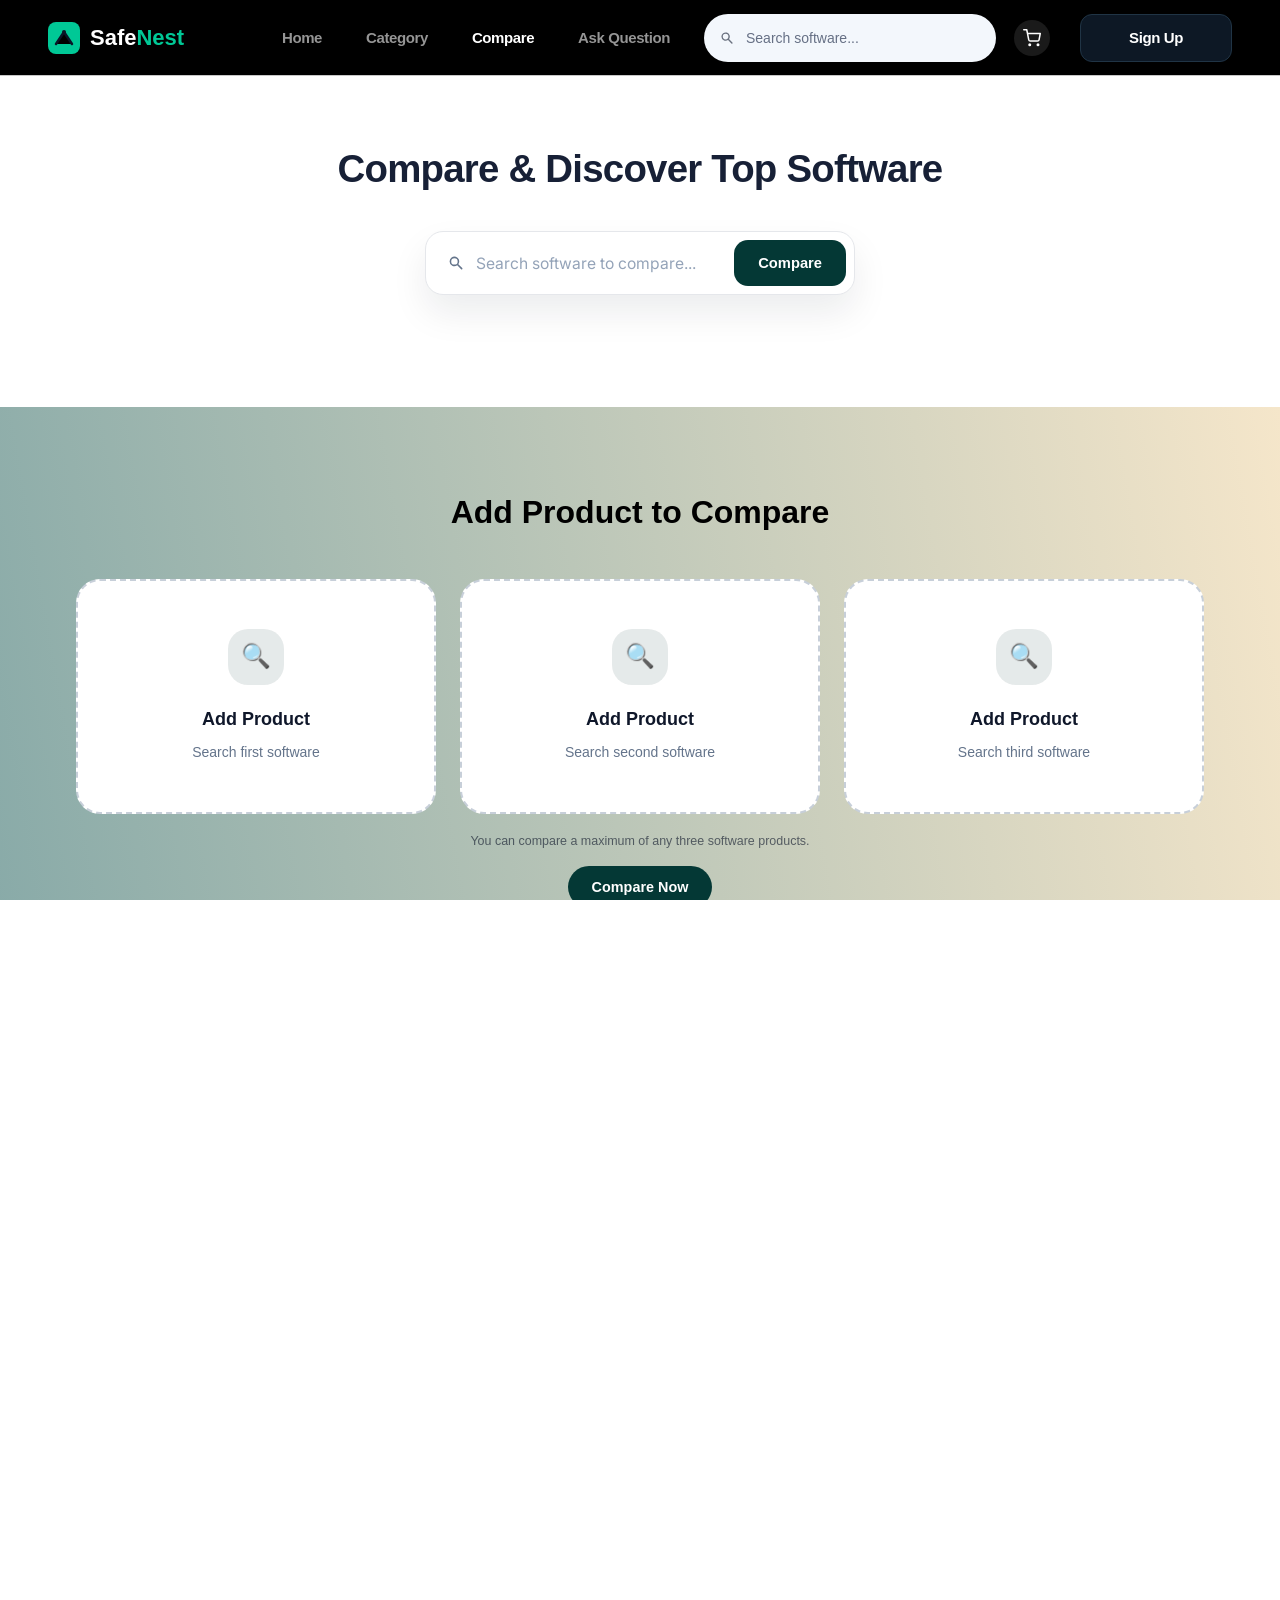
==== commit d008f0ac: "updated" ====
--- a/compare.html
+++ b/compare.html
@@ -359,208 +359,524 @@
     </div>
   </footer>
   <script>
-    (() => {
-      const STYLE_ID = "page-loader-style";
-      const OVERLAY_ID = "page-loader-overlay";
-      const NAV_STYLE_ID = "page-loader-nav-style";
-      const NAV_DELAY_MS = 720;
-      let isNavigating = false;
-
-      const addStyle = (id, css) => {
-        if (document.getElementById(id)) return;
-        const style = document.createElement("style");
-        style.id = id;
-        style.textContent = css;
-        document.head.appendChild(style);
-      };
-
-      const ensureStyles = () => {
-        addStyle(
-          STYLE_ID,
-          `.page-loader-active{overflow:hidden}.page-loader-overlay{position:fixed;inset:0;display:flex;align-items:center;justify-content:center;background:rgba(4,7,12,.94);opacity:0;visibility:hidden;pointer-events:none;transition:opacity .25s ease,visibility .25s ease;z-index:99999}.page-loader-overlay.is-visible{opacity:1;visibility:visible;pointer-events:auto}.page-loader-overlay .loader-wrapper{position:relative;display:flex;align-items:center;justify-content:center;gap:2px;min-height:120px;margin:0;font-family:'Poppins','Inter',sans-serif;font-size:1.6em;font-weight:600;user-select:none;color:#fff;transform:scale(1.5)}.page-loader-overlay .loader{position:absolute;inset:0;z-index:1;background-color:transparent;-webkit-mask:repeating-linear-gradient(90deg,transparent 0,transparent 6px,#000 7px,#000 8px);mask:repeating-linear-gradient(90deg,transparent 0,transparent 6px,#000 7px,#000 8px)}.page-loader-overlay .loader::after{content:'';position:absolute;inset:0;background-image:radial-gradient(circle at 50% 50%,rgb(200,255,0) 0,transparent 50%),radial-gradient(circle at 45% 45%,#f00 0,transparent 45%),radial-gradient(circle at 55% 55%,#0ff 0,transparent 45%),radial-gradient(circle at 45% 55%,#0f0 0,transparent 45%),radial-gradient(circle at 55% 45%,#00f 0,transparent 45%);-webkit-mask:radial-gradient(circle at 50% 50%,transparent 0,transparent 10%,#000 25%);mask:radial-gradient(circle at 50% 50%,transparent 0,transparent 10%,#000 25%);animation:page-loader-transform 2s infinite alternate,page-loader-opacity 4s infinite;animation-timing-function:cubic-bezier(.6,.8,.5,1)}.page-loader-overlay .loader-letter{display:inline-block;opacity:0;animation:page-loader-letter 4s infinite linear;z-index:2}.page-loader-overlay .loader-letter:nth-child(1){animation-delay:.10s}.page-loader-overlay .loader-letter:nth-child(2){animation-delay:.205s}.page-loader-overlay .loader-letter:nth-child(3){animation-delay:.31s}.page-loader-overlay .loader-letter:nth-child(4){animation-delay:.415s}.page-loader-overlay .loader-letter:nth-child(5){animation-delay:.521s}.page-loader-overlay .loader-letter:nth-child(6){animation-delay:.626s}.page-loader-overlay .loader-letter:nth-child(7){animation-delay:.731s}@keyframes page-loader-transform{0%{transform:translateX(-55%)}100%{transform:translateX(55%)}}@keyframes page-loader-opacity{0%,100%{opacity:0}15%{opacity:1}65%{opacity:0}}@keyframes page-loader-letter{0%{opacity:0}5%{opacity:1;text-shadow:0 0 4px #000;transform:scale(1.1) translateY(-2px)}20%{opacity:.2}100%{opacity:0}}@media (max-width:640px){.page-loader-overlay .loader-wrapper{transform:scale(1.05);font-size:1.35em}}`
-        );
-      };
-
-      const ensureOverlay = () => {
-        let overlay = document.getElementById(OVERLAY_ID);
-        if (overlay) return overlay;
-
-        overlay = document.createElement("div");
-        overlay.id = OVERLAY_ID;
-        overlay.className = "page-loader-overlay";
-        overlay.setAttribute("aria-hidden", "true");
-        overlay.innerHTML =
-          '<div class="loader-wrapper"><span class="loader-letter">L</span><span class="loader-letter">O</span><span class="loader-letter">A</span><span class="loader-letter">D</span><span class="loader-letter">I</span><span class="loader-letter">N</span><span class="loader-letter">G</span><div class="loader"></div></div>';
-        document.body.appendChild(overlay);
-        return overlay;
-      };
-
-      const ensureNavStyles = () => {
-        addStyle(
-          NAV_STYLE_ID,
-          `.cmp-nav-toggle{display:none;width:46px;height:46px;align-items:center;justify-content:center;flex-direction:column;gap:5px;border:1px solid rgba(255,255,255,.14);border-radius:14px;background:#0d1825;color:#fff;box-shadow:0 10px 24px rgba(0,0,0,.18);flex:0 0 auto}.cmp-nav-toggle span{display:block;width:18px;height:2px;background:currentColor;border-radius:999px;transition:transform .2s ease,opacity .2s ease}.cmp-nav-toggle[aria-expanded='true'] span:nth-child(1){transform:translateY(7px) rotate(45deg)}.cmp-nav-toggle[aria-expanded='true'] span:nth-child(2){opacity:0}.cmp-nav-toggle[aria-expanded='true'] span:nth-child(3){transform:translateY(-7px) rotate(-45deg)}@media (max-width:900px){.cmp-nav{padding:14px 16px !important;min-height:auto !important;align-items:center !important;gap:12px !important}.cmp-nav-shell{width:100% !important;min-height:auto !important;padding:0 !important}.cmp-nav,.cmp-nav-shell{display:flex !important;flex-wrap:wrap !important;align-items:center !important;justify-content:space-between !important;row-gap:12px !important}.cmp-nav-logo{margin-right:auto !important}.cmp-nav-toggle{display:inline-flex !important}.cmp-nav .cmp-nav-links,.cmp-nav .cmp-nav-actions{display:none !important;width:100% !important;flex:0 0 100% !important;margin-left:0 !important}.cmp-nav.cmp-nav-open,.cmp-nav.cmp-nav-open .cmp-nav-shell,.cmp-nav.cmp-nav-open .cmp-nav-links,.cmp-nav.cmp-nav-open .cmp-nav-actions{background:#000 !important}.cmp-nav.cmp-nav-open .cmp-nav-links{display:flex !important;flex-direction:column !important;align-items:stretch !important;gap:8px !important;padding-top:8px !important}.cmp-nav.cmp-nav-open .cmp-nav-links a{display:block !important;width:100% !important;padding:12px 14px !important;border-radius:12px !important;background:rgba(255,255,255,.04) !important}.cmp-nav.cmp-nav-open .cmp-nav-actions{display:flex !important;flex-direction:column !important;align-items:stretch !important;gap:12px !important;padding-bottom:4px !important}.cmp-nav.cmp-nav-open .cmp-nav-search{display:flex !important;width:100% !important;max-width:none !important;min-width:0 !important;height:48px !important}.cmp-nav.cmp-nav-open .cmp-nav-actions>a{margin-right:0 !important;align-self:flex-start !important}.cmp-nav.cmp-nav-open .cmp-nav-signup{width:100% !important;min-width:0 !important}}@media (max-width:560px){.cmp-nav{padding:12px 14px !important}.cmp-nav-logo img{height:34px !important}}`
-        );
-      };
-
-      const setNavOpenState = (nav, toggle, isOpen) => {
-        nav.classList.toggle("cmp-nav-open", isOpen);
-        toggle.setAttribute("aria-expanded", isOpen ? "true" : "false");
-        toggle.setAttribute("aria-label", isOpen ? "Close navigation menu" : "Open navigation menu");
-      };
-
-      const setupMobileNav = () => {
-        ensureNavStyles();
-
-        document.querySelectorAll(".cmp-nav").forEach((nav, index) => {
-          if (nav.dataset.mobileNavReady === "true") return;
-
-          const navShell = nav.querySelector(".cmp-nav-shell");
-          const toggleHost = navShell || nav;
-          const links = toggleHost.querySelector(".cmp-nav-links");
-          const actions = toggleHost.querySelector(".cmp-nav-actions");
-          if (!links || !actions) return;
-
-          const toggle = document.createElement("button");
-          toggle.type = "button";
-          toggle.className = "cmp-nav-toggle";
-          toggle.setAttribute("aria-expanded", "false");
-          toggle.setAttribute("aria-label", "Open navigation menu");
-          toggle.setAttribute("aria-controls", `cmp-mobile-nav-${index}`);
-          toggle.innerHTML = "<span></span><span></span><span></span>";
-
-          links.id = `cmp-mobile-nav-${index}`;
-          toggleHost.insertBefore(toggle, links);
-
-          toggle.addEventListener("click", () => {
-            setNavOpenState(nav, toggle, !nav.classList.contains("cmp-nav-open"));
-          });
-
-          const closeOnLink = (event) => {
-            if (event.target.closest("a[href]")) setNavOpenState(nav, toggle, false);
-          };
-
-          links.addEventListener("click", closeOnLink);
-          actions.addEventListener("click", closeOnLink);
-
-          document.addEventListener("click", (event) => {
-            if (!nav.contains(event.target)) setNavOpenState(nav, toggle, false);
-          });
-
-          document.addEventListener("keydown", (event) => {
-            if (event.key === "Escape") setNavOpenState(nav, toggle, false);
-          });
-
-          window.addEventListener("resize", () => {
-            if (window.innerWidth > 900) setNavOpenState(nav, toggle, false);
-          });
-
-          nav.dataset.mobileNavReady = "true";
-        });
-      };
-
-      const ensureLoader = () => {
-        ensureStyles();
-        return ensureOverlay();
-      };
-
-      const resetLoader = () => {
-        const overlay = document.getElementById(OVERLAY_ID);
-        isNavigating = false;
-        document.body.classList.remove("page-loader-active");
-        if (overlay) overlay.classList.remove("is-visible");
-      };
-
-      const showLoader = (nextHref) => {
-        const overlay = ensureLoader();
-        if (isNavigating) return;
-
-        isNavigating = true;
-        document.body.classList.add("page-loader-active");
-        overlay.classList.add("is-visible");
-
-        if (nextHref) {
-          window.setTimeout(() => {
-            window.location.href = nextHref;
-          }, NAV_DELAY_MS);
+(function () {
+  var STYLE_ID = "page-loader-style";
+  var OVERLAY_ID = "page-loader-overlay";
+  var NAV_STYLE_ID = "page-loader-nav-style";
+  var NAV_DELAY_MS = 720;
+  var isNavigating = false;
+
+  function ensureStyles() {
+    if (document.getElementById(STYLE_ID)) {
+      return;
+    }
+
+    var style = document.createElement("style");
+    style.id = STYLE_ID;
+    style.textContent = [
+      ".page-loader-active { overflow: hidden; }",
+      ".page-loader-overlay {",
+      "  position: fixed;",
+      "  inset: 0;",
+      "  display: flex;",
+      "  align-items: center;",
+      "  justify-content: center;",
+      "  background: rgba(4, 7, 12, 0.94);",
+      "  opacity: 0;",
+      "  visibility: hidden;",
+      "  pointer-events: none;",
+      "  transition: opacity 0.25s ease, visibility 0.25s ease;",
+      "  z-index: 99999;",
+      "}",
+      ".page-loader-overlay.is-visible {",
+      "  opacity: 1;",
+      "  visibility: visible;",
+      "  pointer-events: auto;",
+      "}",
+      ".page-loader-overlay .loader-wrapper {",
+      "  position: relative;",
+      "  display: flex;",
+      "  align-items: center;",
+      "  justify-content: center;",
+      "  gap: 2px;",
+      "  min-height: 120px;",
+      "  margin: 0;",
+      "  font-family: 'Poppins', 'Inter', sans-serif;",
+      "  font-size: 1.6em;",
+      "  font-weight: 600;",
+      "  user-select: none;",
+      "  color: #ffffff;",
+      "  transform: scale(1.5);",
+      "}",
+      ".page-loader-overlay .loader {",
+      "  position: absolute;",
+      "  inset: 0;",
+      "  z-index: 1;",
+      "  background-color: transparent;",
+      "  -webkit-mask: repeating-linear-gradient(90deg, transparent 0, transparent 6px, black 7px, black 8px);",
+      "  mask: repeating-linear-gradient(90deg, transparent 0, transparent 6px, black 7px, black 8px);",
+      "}",
+      ".page-loader-overlay .loader::after {",
+      "  content: '';",
+      "  position: absolute;",
+      "  inset: 0;",
+      "  background-image:",
+      "    radial-gradient(circle at 50% 50%, rgb(200, 255, 0) 0%, transparent 50%),",
+      "    radial-gradient(circle at 45% 45%, #f00 0%, transparent 45%),",
+      "    radial-gradient(circle at 55% 55%, #0ff 0%, transparent 45%),",
+      "    radial-gradient(circle at 45% 55%, #0f0 0%, transparent 45%),",
+      "    radial-gradient(circle at 55% 45%, #00f 0%, transparent 45%);",
+      "  -webkit-mask: radial-gradient(circle at 50% 50%, transparent 0%, transparent 10%, black 25%);",
+      "  mask: radial-gradient(circle at 50% 50%, transparent 0%, transparent 10%, black 25%);",
+      "  animation: page-loader-transform 2s infinite alternate, page-loader-opacity 4s infinite;",
+      "  animation-timing-function: cubic-bezier(0.6, 0.8, 0.5, 1);",
+      "}",
+      ".page-loader-overlay .loader-letter {",
+      "  display: inline-block;",
+      "  opacity: 0;",
+      "  animation: page-loader-letter 4s infinite linear;",
+      "  z-index: 2;",
+      "}",
+      ".page-loader-overlay .loader-letter:nth-child(1) { animation-delay: 0.10s; }",
+      ".page-loader-overlay .loader-letter:nth-child(2) { animation-delay: 0.205s; }",
+      ".page-loader-overlay .loader-letter:nth-child(3) { animation-delay: 0.31s; }",
+      ".page-loader-overlay .loader-letter:nth-child(4) { animation-delay: 0.415s; }",
+      ".page-loader-overlay .loader-letter:nth-child(5) { animation-delay: 0.521s; }",
+      ".page-loader-overlay .loader-letter:nth-child(6) { animation-delay: 0.626s; }",
+      ".page-loader-overlay .loader-letter:nth-child(7) { animation-delay: 0.731s; }",
+      "@keyframes page-loader-transform {",
+      "  0% { transform: translateX(-55%); }",
+      "  100% { transform: translateX(55%); }",
+      "}",
+      "@keyframes page-loader-opacity {",
+      "  0%, 100% { opacity: 0; }",
+      "  15% { opacity: 1; }",
+      "  65% { opacity: 0; }",
+      "}",
+      "@keyframes page-loader-letter {",
+      "  0% { opacity: 0; }",
+      "  5% { opacity: 1; text-shadow: 0 0 4px #000000; transform: scale(1.1) translateY(-2px); }",
+      "  20% { opacity: 0.2; }",
+      "  100% { opacity: 0; }",
+      "}",
+      "@media (max-width: 640px) {",
+      "  .page-loader-overlay .loader-wrapper { transform: scale(1.05); font-size: 1.35em; }",
+      "}"
+    ].join("\n");
+
+    document.head.appendChild(style);
+  }
+
+  function ensureOverlay() {
+    var overlay = document.getElementById(OVERLAY_ID);
+    if (overlay) {
+      return overlay;
+    }
+
+    overlay = document.createElement("div");
+    overlay.id = OVERLAY_ID;
+    overlay.className = "page-loader-overlay";
+    overlay.setAttribute("aria-hidden", "true");
+    overlay.innerHTML = [
+      '<div class="loader-wrapper">',
+      '  <span class="loader-letter">L</span>',
+      '  <span class="loader-letter">O</span>',
+      '  <span class="loader-letter">A</span>',
+      '  <span class="loader-letter">D</span>',
+      '  <span class="loader-letter">I</span>',
+      '  <span class="loader-letter">N</span>',
+      '  <span class="loader-letter">G</span>',
+      '  <div class="loader"></div>',
+      '</div>'
+    ].join("\n");
+
+    document.body.appendChild(overlay);
+    return overlay;
+  }
+
+  function ensureNavStyles() {
+    if (document.getElementById(NAV_STYLE_ID)) {
+      return;
+    }
+
+    var style = document.createElement("style");
+    style.id = NAV_STYLE_ID;
+    style.textContent = [
+      ".cmp-mobile-menu-open { overflow: hidden; }",
+      ".cmp-nav-toggle {",
+      "  display: none;",
+      "  width: 46px;",
+      "  height: 46px;",
+      "  align-items: center;",
+      "  justify-content: center;",
+      "  flex-direction: column;",
+      "  gap: 5px;",
+      "  border: 1px solid rgba(255,255,255,0.14);",
+      "  border-radius: 14px;",
+      "  background: #0d1825;",
+      "  color: #ffffff;",
+      "  box-shadow: 0 10px 24px rgba(0,0,0,0.18);",
+      "  transition: background-color 0.2s ease, border-color 0.2s ease, box-shadow 0.2s ease;",
+      "  flex: 0 0 auto;",
+      "}",
+      ".cmp-nav-toggle[aria-expanded='true'] {",
+      "  background: #000000;",
+      "  border-color: rgba(255,255,255,0.24);",
+      "  box-shadow: 0 12px 28px rgba(0,0,0,0.28);",
+      "}",
+      ".cmp-nav-toggle span {",
+      "  display: block;",
+      "  width: 18px;",
+      "  height: 2px;",
+      "  background: currentColor;",
+      "  border-radius: 999px;",
+      "  transition: transform 0.2s ease, opacity 0.2s ease;",
+      "}",
+      ".cmp-nav-toggle[aria-expanded='true'] span:nth-child(1) {",
+      "  transform: translateY(7px) rotate(45deg);",
+      "}",
+      ".cmp-nav-toggle[aria-expanded='true'] span:nth-child(2) {",
+      "  opacity: 0;",
+      "}",
+      ".cmp-nav-toggle[aria-expanded='true'] span:nth-child(3) {",
+      "  transform: translateY(-7px) rotate(-45deg);",
+      "}",
+      "@media (max-width: 900px) {",
+      "  .cmp-nav {",
+      "    padding: 14px 16px !important;",
+      "    min-height: auto !important;",
+      "    align-items: center !important;",
+      "    gap: 12px !important;",
+      "  }",
+      "  .cmp-nav-shell {",
+      "    width: 100% !important;",
+      "    min-height: auto !important;",
+      "    padding: 0 !important;",
+      "  }",
+      "  .cmp-nav,",
+      "  .cmp-nav-shell {",
+      "    display: flex !important;",
+      "    flex-wrap: wrap !important;",
+      "    align-items: center !important;",
+      "    justify-content: space-between !important;",
+      "    row-gap: 12px !important;",
+      "  }",
+      "  .cmp-nav-logo {",
+      "    margin-right: auto !important;",
+      "  }",
+      "  .cmp-nav-toggle {",
+      "    display: inline-flex !important;",
+      "  }",
+      "  .cmp-nav .cmp-nav-links,",
+      "  .cmp-nav .cmp-nav-actions {",
+      "    display: none !important;",
+      "    width: 100% !important;",
+      "    flex: 0 0 100% !important;",
+      "    margin-left: 0 !important;",
+      "  }",
+      "  .cmp-nav.cmp-nav-open,",
+      "  .cmp-nav.cmp-nav-open .cmp-nav-shell {",
+      "    background: #000000 !important;",
+      "  }",
+      "  .cmp-nav.cmp-nav-open {",
+      "    box-shadow: 0 18px 42px rgba(0,0,0,0.32) !important;",
+      "  }",
+      "  .cmp-nav.cmp-nav-open .cmp-nav-shell {",
+      "    align-items: stretch !important;",
+      "    row-gap: 10px !important;",
+      "  }",
+      "  .cmp-nav.cmp-nav-open .cmp-nav-links {",
+      "    display: flex !important;",
+      "    flex-direction: column !important;",
+      "    align-items: stretch !important;",
+      "    gap: 8px !important;",
+      "    padding-top: 12px !important;",
+      "    background: #000000 !important;",
+      "    border-top: 1px solid rgba(255,255,255,0.08) !important;",
+      "  }",
+      "  .cmp-nav.cmp-nav-open .cmp-nav-links a {",
+      "    display: block !important;",
+      "    width: 100% !important;",
+      "    padding: 12px 14px !important;",
+      "    border-radius: 12px !important;",
+      "    color: #ffffff !important;",
+      "    background: rgba(255,255,255,0.06) !important;",
+      "  }",
+      "  .cmp-nav.cmp-nav-open .cmp-nav-actions {",
+      "    display: flex !important;",
+      "    flex-direction: column !important;",
+      "    align-items: stretch !important;",
+      "    gap: 12px !important;",
+      "    padding-top: 12px !important;",
+      "    padding-bottom: 4px !important;",
+      "    background: #000000 !important;",
+      "    border-top: 1px solid rgba(255,255,255,0.08) !important;",
+      "  }",
+      "  .cmp-nav.cmp-nav-open .cmp-nav-search {",
+      "    display: flex !important;",
+      "    width: 100% !important;",
+      "    max-width: none !important;",
+      "    min-width: 0 !important;",
+      "    height: 48px !important;",
+      "    background: #111827 !important;",
+      "    border: 1px solid rgba(255,255,255,0.08) !important;",
+      "    box-shadow: none !important;",
+      "  }",
+      "  .cmp-nav.cmp-nav-open .cmp-nav-search input {",
+      "    color: #ffffff !important;",
+      "  }",
+      "  .cmp-nav.cmp-nav-open .cmp-nav-search input::placeholder {",
+      "    color: #94a3b8 !important;",
+      "  }",
+      "  .cmp-nav.cmp-nav-open .cmp-nav-actions > a {",
+      "    margin-right: 0 !important;",
+      "    align-self: flex-start !important;",
+      "  }",
+      "  .cmp-nav.cmp-nav-open .cmp-nav-signup {",
+      "    width: 100% !important;",
+      "    min-width: 0 !important;",
+      "  }",
+      "}",
+      "@media (max-width: 560px) {",
+      "  .cmp-nav {",
+      "    padding: 12px 14px !important;",
+      "  }",
+      "  .cmp-nav-logo img {",
+      "    height: 34px !important;",
+      "  }",
+      "}"
+    ].join("\n");
+
+    document.head.appendChild(style);
+  }
+
+  function setNavOpenState(nav, toggle, isOpen) {
+    nav.classList.toggle("cmp-nav-open", isOpen);
+    toggle.setAttribute("aria-expanded", isOpen ? "true" : "false");
+    toggle.setAttribute("aria-label", isOpen ? "Close navigation menu" : "Open navigation menu");
+    document.body.classList.toggle(
+      "cmp-mobile-menu-open",
+      document.querySelector(".cmp-nav.cmp-nav-open") !== null
+    );
+  }
+
+  function setupMobileNav() {
+    ensureNavStyles();
+
+    Array.prototype.forEach.call(document.querySelectorAll(".cmp-nav"), function (nav, index) {
+      if (nav.dataset.mobileNavReady === "true") {
+        return;
+      }
+
+      var navShell = nav.querySelector(".cmp-nav-shell");
+      var toggleHost = navShell || nav;
+      var links = toggleHost.querySelector(".cmp-nav-links");
+      var actions = toggleHost.querySelector(".cmp-nav-actions");
+
+      if (!links || !actions) {
+        return;
+      }
+
+      var toggle = document.createElement("button");
+      toggle.type = "button";
+      toggle.className = "cmp-nav-toggle";
+      toggle.setAttribute("aria-expanded", "false");
+      toggle.setAttribute("aria-label", "Open navigation menu");
+      toggle.setAttribute("aria-controls", "cmp-mobile-nav-" + index);
+      toggle.innerHTML = "<span></span><span></span><span></span>";
+
+      links.id = "cmp-mobile-nav-" + index;
+      toggleHost.insertBefore(toggle, links);
+
+      toggle.addEventListener("click", function () {
+        setNavOpenState(nav, toggle, !nav.classList.contains("cmp-nav-open"));
+      });
+
+      links.addEventListener("click", function (event) {
+        if (event.target.closest("a[href]")) {
+          setNavOpenState(nav, toggle, false);
         }
-      };
-
-      const isModifiedClick = (event) =>
-        event.metaKey || event.ctrlKey || event.shiftKey || event.altKey || event.button !== 0;
-
-      const isSameDocument = (url) =>
-        url.pathname === window.location.pathname && url.search === window.location.search;
-
-      const resolveInternalHref = (rawHref) => {
-        if (!rawHref) return null;
-        const trimmedHref = rawHref.trim();
-        if (!trimmedHref || trimmedHref === "#" || trimmedHref.startsWith("javascript:")) return null;
-        if (trimmedHref.startsWith("mailto:") || trimmedHref.startsWith("tel:")) return null;
-
-        const url = new URL(trimmedHref, window.location.href);
-        return url.origin === window.location.origin ? url : null;
-      };
-
-      const handleInlineLocationClick = (event) => {
-        const trigger = event.target.closest("[onclick*='location.href'], [onclick*='window.location.href']");
-        if (!trigger || trigger.closest("a[href]")) return false;
-
-        const onclickValue = trigger.getAttribute("onclick");
-        const match = onclickValue && onclickValue.match(/(?:window\.)?location\.href\s*=\s*['"]([^'"]+)['"]/);
-        if (!match) return false;
-
-        const url = resolveInternalHref(match[1]);
-        if (!url || isSameDocument(url)) return false;
-
-        event.preventDefault();
-        event.stopPropagation();
-        if (typeof event.stopImmediatePropagation === "function") event.stopImmediatePropagation();
-        showLoader(url.href);
-        return true;
-      };
-
-      const handleAnchorClick = (event) => {
-        const anchor = event.target.closest("a[href]");
-        if (!anchor) return;
-        if (anchor.target && anchor.target !== "_self") return;
-        if (anchor.hasAttribute("download") || anchor.dataset.noLoader !== undefined) return;
-        if (isModifiedClick(event)) return;
-
-        const url = resolveInternalHref(anchor.getAttribute("href"));
-        if (!url || isSameDocument(url)) return;
-
-        event.preventDefault();
-        showLoader(url.href);
-      };
-
-      const bindEvents = () => {
-        document.addEventListener(
-          "click",
-          (event) => {
-            if (handleInlineLocationClick(event)) return;
-            handleAnchorClick(event);
-          },
-          true
-        );
-        window.addEventListener("pageshow", resetLoader);
-        window.addEventListener("load", resetLoader);
-      };
-
-      const init = () => {
-        ensureLoader();
-        setupMobileNav();
-        resetLoader();
-        bindEvents();
-        window.showPageLoader = showLoader;
-      };
-
-      if (document.readyState === "loading") {
-        document.addEventListener("DOMContentLoaded", init);
-      } else {
-        init();
-      }
-    })();
-  </script>
+      });
+
+      actions.addEventListener("click", function (event) {
+        if (event.target.closest("a[href]")) {
+          setNavOpenState(nav, toggle, false);
+        }
+      });
+
+      document.addEventListener("click", function (event) {
+        if (!nav.contains(event.target)) {
+          setNavOpenState(nav, toggle, false);
+        }
+      });
+
+      document.addEventListener("keydown", function (event) {
+        if (event.key === "Escape") {
+          setNavOpenState(nav, toggle, false);
+        }
+      });
+
+      window.addEventListener("resize", function () {
+        if (window.innerWidth > 900) {
+          setNavOpenState(nav, toggle, false);
+        }
+      });
+
+      nav.dataset.mobileNavReady = "true";
+    });
+  }
+
+  function ensureLoader() {
+    ensureStyles();
+    return ensureOverlay();
+  }
+
+  function resetLoader() {
+    var overlay = document.getElementById(OVERLAY_ID);
+    isNavigating = false;
+    document.body.classList.remove("page-loader-active");
+
+    if (overlay) {
+      overlay.classList.remove("is-visible");
+    }
+  }
+
+  function showLoader(nextHref) {
+    var overlay = ensureLoader();
+
+    if (isNavigating) {
+      return;
+    }
+
+    isNavigating = true;
+    document.body.classList.add("page-loader-active");
+    overlay.classList.add("is-visible");
+
+    if (nextHref) {
+      window.setTimeout(function () {
+        window.location.href = nextHref;
+      }, NAV_DELAY_MS);
+    }
+  }
+
+  function isModifiedClick(event) {
+    return event.metaKey || event.ctrlKey || event.shiftKey || event.altKey || event.button !== 0;
+  }
+
+  function isSameDocument(url) {
+    return url.pathname === window.location.pathname && url.search === window.location.search;
+  }
+
+  function resolveInternalHref(rawHref) {
+    if (!rawHref) {
+      return null;
+    }
+
+    var trimmedHref = rawHref.trim();
+    if (!trimmedHref || trimmedHref === "#" || trimmedHref.indexOf("javascript:") === 0) {
+      return null;
+    }
+
+    if (trimmedHref.indexOf("mailto:") === 0 || trimmedHref.indexOf("tel:") === 0) {
+      return null;
+    }
+
+    var url = new URL(trimmedHref, window.location.href);
+    if (url.origin !== window.location.origin) {
+      return null;
+    }
+
+    return url;
+  }
+
+  function handleInlineLocationClick(event) {
+    var trigger = event.target.closest("[onclick*='location.href'], [onclick*='window.location.href']");
+    if (!trigger || trigger.closest("a[href]")) {
+      return false;
+    }
+
+    var onclickValue = trigger.getAttribute("onclick");
+    var match = onclickValue && onclickValue.match(/(?:window\.)?location\.href\s*=\s*['"]([^'"]+)['"]/);
+    if (!match) {
+      return false;
+    }
+
+    var url = resolveInternalHref(match[1]);
+    if (!url || isSameDocument(url)) {
+      return false;
+    }
+
+    event.preventDefault();
+    event.stopPropagation();
+    if (typeof event.stopImmediatePropagation === "function") {
+      event.stopImmediatePropagation();
+    }
+
+    showLoader(url.href);
+    return true;
+  }
+
+  function handleAnchorClick(event) {
+    var anchor = event.target.closest("a[href]");
+    if (!anchor) {
+      return;
+    }
+
+    if (anchor.target && anchor.target !== "_self") {
+      return;
+    }
+
+    if (anchor.hasAttribute("download") || anchor.dataset.noLoader !== undefined) {
+      return;
+    }
+
+    if (isModifiedClick(event)) {
+      return;
+    }
+
+    var url = resolveInternalHref(anchor.getAttribute("href"));
+    if (!url || isSameDocument(url)) {
+      return;
+    }
+
+    event.preventDefault();
+    showLoader(url.href);
+  }
+
+  function bindEvents() {
+    document.addEventListener(
+      "click",
+      function (event) {
+        if (handleInlineLocationClick(event)) {
+          return;
+        }
+
+        handleAnchorClick(event);
+      },
+      true
+    );
+
+    window.addEventListener("pageshow", resetLoader);
+    window.addEventListener("load", resetLoader);
+  }
+
+  function init() {
+    ensureLoader();
+    setupMobileNav();
+    resetLoader();
+    bindEvents();
+    window.showPageLoader = showLoader;
+  }
+
+  if (document.readyState === "loading") {
+    document.addEventListener("DOMContentLoaded", init);
+  } else {
+    init();
+  }
+})();
+
+</script>
 </body>
 
 </html>
+
--- a/main.css
+++ b/main.css
@@ -2414,10 +2414,19 @@
       margin: 54px auto 24px;
       max-width: calc(100% - 192px);
     }
-    .cmp-trending-header { margin-bottom: 48px; }
+    .cmp-trending-header {
+      width: min(100%, 1128px);
+      margin: 0 auto 48px;
+    }
     .cmp-trending-header h2 { font-size: 1.875rem; font-weight: 700; color: #fff; margin-bottom: 8px; }
     .cmp-trending-header p { font-size: 1rem; color: #fff; opacity: .85; }
-    .cmp-trending-grid { display: grid; grid-template-columns: repeat(3, 360px); gap: 0 24px; }
+    .cmp-trending-grid {
+      display: grid;
+      grid-template-columns: repeat(3, minmax(0, 1fr));
+      width: min(100%, 1128px);
+      margin: 0 auto;
+      gap: 24px;
+    }
     .cmp-trend-card {
       background: #fff; border-radius: 24px;
       border: 1px solid #f1f5f9;
@@ -2497,9 +2506,10 @@
 
     /* ── QUESTIONS BANNER ── */
     .cmp-qbanner {
-      background: #d2eed0; border-radius: 15px;
-      margin: 0 58px 64px;
-      padding: 40px 36px;
+      background: #d2eed0;
+      margin: 0 0 64px;
+      border-radius: 0;
+      padding: 40px clamp(16px, 4vw, 40px);
       display: flex; align-items: center; justify-content: space-between;
       flex-wrap: wrap; gap: 16px;
     }
@@ -2512,13 +2522,18 @@
     /* ── FOOTER same as other pages ── */
     .footer {
       background: #000;
-      padding: 48px 40px 0;
+      padding: 48px 0 0;
+    }
+    .footer > .container {
+      max-width: none;
+      width: 100%;
+      padding: 0;
     }
     .footer-grid {
       display: grid;
       grid-template-columns: 2fr 1fr 1fr 1fr 1fr;
       gap: 40px;
-      padding-bottom: 48px;
+      padding: 0 clamp(16px, 4vw, 40px) 48px;
       border-bottom: 1px solid rgba(255,255,255,.08);
     }
     .footer-brand p { font-size: 0.875rem; color: rgba(255,255,255,.5); margin-top: 16px; line-height: 1.7; }
@@ -2527,7 +2542,15 @@
     .footer-col ul li a { font-size: 0.875rem; color: rgba(255,255,255,.65); }
     .nav-logo { display: flex; align-items: center; gap: 8px; font-size: 1.25rem; font-weight: 800; color: #fff; }
     .nav-logo span { color: #00C896; }
-    .footer-bottom { display: flex; justify-content: space-between; padding: 20px 0; flex-wrap: wrap; gap: 8px; }
+    .footer > .container .footer-bottom {
+      display: flex;
+      justify-content: space-between;
+      padding: 20px clamp(16px, 4vw, 40px);
+      flex-wrap: wrap;
+      gap: 8px;
+      background: transparent;
+      border-top: none;
+    }
 
     /* Subscribe form in footer */
     .footer-subscribe-title { font-size: 1rem; font-weight: 700; color: #fff; letter-spacing: -0.5px; margin-bottom: 14px; }
@@ -2690,7 +2713,7 @@
       .cmp-add-actions {
         margin-top: 22px;
       }
-      .cmp-qbanner { margin: 0 16px 48px; }
+      .cmp-qbanner { margin: 0 0 48px; }
       .footer-grid { grid-template-columns: 1fr; }
     }
 
@@ -6261,6 +6284,97 @@
   max-width: 1120px;
 }
 
+.home-section-title {
+  position: relative;
+  display: inline-block;
+  overflow: hidden;
+  letter-spacing: -0.03em;
+}
+
+.home-section-title::before {
+  content: "";
+  position: absolute;
+  inset: auto -18% -0.18em;
+  height: 0.28em;
+  background: linear-gradient(90deg, rgba(0, 200, 150, 0), rgba(0, 200, 150, 0.48), rgba(125, 211, 252, 0));
+  filter: blur(10px);
+  opacity: 0.85;
+  animation: home-title-glow 4.8s ease-in-out infinite;
+}
+
+.home-section-title::after {
+  content: "";
+  position: absolute;
+  top: -18%;
+  bottom: -18%;
+  left: -34%;
+  width: 28%;
+  background: linear-gradient(90deg, rgba(255, 255, 255, 0), rgba(255, 255, 255, 0.22), rgba(255, 255, 255, 0));
+  transform: skewX(-20deg);
+  animation: home-title-sheen 5.6s ease-in-out infinite;
+  pointer-events: none;
+}
+
+.home-section-title-accent {
+  background: linear-gradient(90deg, #ffffff 0%, #c2fff0 28%, #7dd3fc 68%, #ffffff 100%);
+  background-size: 200% 100%;
+  -webkit-background-clip: text;
+  background-clip: text;
+  color: transparent;
+  animation: home-title-shift 6s ease-in-out infinite;
+}
+
+.home-section-title--compare .home-section-title-accent {
+  background: linear-gradient(90deg, #ffffff 0%, #86efac 24%, #67e8f9 68%, #ffffff 100%);
+  background-size: 210% 100%;
+}
+
+.home-section-title--enterprise .home-section-title-accent {
+  background: linear-gradient(90deg, #ffffff 0%, #5eead4 26%, #7dd3fc 70%, #ffffff 100%);
+  background-size: 210% 100%;
+}
+
+@keyframes home-title-sheen {
+  0%,
+  12% {
+    left: -36%;
+    opacity: 0;
+  }
+  24% {
+    opacity: 1;
+  }
+  52% {
+    left: 112%;
+    opacity: 0.8;
+  }
+  100% {
+    left: 112%;
+    opacity: 0;
+  }
+}
+
+@keyframes home-title-shift {
+  0%,
+  100% {
+    background-position: 0% 50%;
+  }
+  50% {
+    background-position: 100% 50%;
+  }
+}
+
+@keyframes home-title-glow {
+  0%,
+  100% {
+    opacity: 0.55;
+    transform: scaleX(0.92);
+  }
+  50% {
+    opacity: 1;
+    transform: scaleX(1.02);
+  }
+}
+
 .cmp-search-title {
   max-width: none;
   font-size: clamp(2.05rem, 3vw, 3.05rem) !important;
@@ -6632,6 +6746,10 @@
     grid-template-columns: 1fr !important;
   }
 
+  .home-section-title::after {
+    width: 34%;
+  }
+
   .home-categories-header .btn,
   .expert-cta-actions .btn,
   .prod-actions .btn {
@@ -6648,3 +6766,946 @@
     font-size: clamp(1.7rem, 9vw, 2.2rem) !important;
   }
 }
+
+/* Homepage premium revamp */
+.software-marquee-section {
+  position: relative;
+  padding: 26px 0 72px;
+  background:
+    radial-gradient(circle at 14% 18%, rgba(0, 107, 84, 0.16), transparent 22%),
+    linear-gradient(180deg, #eef8f6 0%, #f7fbfb 44%, #ffffff 100%);
+  overflow: hidden;
+}
+
+.software-marquee-section::before,
+.software-marquee-section::after {
+  content: "";
+  position: absolute;
+  inset: 0 auto 0 0;
+  width: 160px;
+  pointer-events: none;
+  z-index: 2;
+}
+
+.software-marquee-section::before {
+  background: linear-gradient(90deg, #f5fbfa 10%, rgba(245, 251, 250, 0));
+}
+
+.software-marquee-section::after {
+  inset: 0 0 0 auto;
+  background: linear-gradient(270deg, #ffffff 10%, rgba(255, 255, 255, 0));
+}
+
+.software-marquee-head {
+  position: relative;
+  z-index: 3;
+  max-width: 960px;
+  margin: 0 auto 28px;
+  text-align: center;
+}
+
+.software-marquee-kicker,
+.home-kicker {
+  display: inline-flex;
+  align-items: center;
+  gap: 10px;
+  padding: 10px 16px;
+  border-radius: 999px;
+  background: rgba(0, 107, 84, 0.1);
+  border: 1px solid rgba(0, 107, 84, 0.12);
+  color: #0a694d;
+  font-size: 0.78rem;
+  font-weight: 800;
+  letter-spacing: 0.08em;
+  text-transform: uppercase;
+}
+
+.software-marquee-kicker::before,
+.home-kicker::before {
+  content: "";
+  width: 8px;
+  height: 8px;
+  border-radius: 50%;
+  background: currentColor;
+}
+
+.software-marquee-head h2 {
+  margin: 0 0 12px;
+  font-size: clamp(2rem, 4vw, 3.3rem);
+  line-height: 1.05;
+  color: #12213e;
+}
+
+@media (min-width: 1200px) {
+  .software-marquee-head h2 {
+    white-space: nowrap;
+  }
+}
+
+.software-marquee-head p {
+  margin: 0 auto;
+  max-width: 620px;
+  font-size: 1rem;
+  line-height: 1.8;
+  color: #5b6881;
+}
+
+.software-marquee-shell {
+  position: relative;
+  z-index: 1;
+  display: grid;
+  gap: 18px;
+  overflow: hidden;
+}
+
+.software-marquee-track {
+  display: flex;
+  align-items: center;
+  gap: 18px;
+  width: max-content;
+  padding: 8px 0;
+  will-change: transform;
+}
+
+.software-marquee-track--left {
+  animation: safeMarqueeLeft 34s linear infinite;
+}
+
+.software-marquee-track--right {
+  animation: safeMarqueeRight 38s linear infinite;
+}
+
+.software-marquee-shell:hover .software-marquee-track {
+  animation-play-state: paused;
+}
+
+.software-marquee-chip {
+  display: flex;
+  align-items: center;
+  gap: 14px;
+  min-width: 250px;
+  padding: 15px 18px;
+  border-radius: 22px;
+  background: rgba(255, 255, 255, 0.84);
+  border: 1px solid rgba(18, 33, 62, 0.08);
+  box-shadow: 0 20px 45px rgba(15, 31, 61, 0.08);
+  backdrop-filter: blur(16px);
+}
+
+.software-marquee-chip img {
+  width: 56px;
+  height: 56px;
+  flex: 0 0 56px;
+  object-fit: contain;
+  padding: 10px;
+  border-radius: 18px;
+  background: #ffffff;
+  box-shadow: inset 0 0 0 1px rgba(18, 33, 62, 0.06);
+}
+
+.software-marquee-chip strong {
+  display: block;
+  margin-bottom: 4px;
+  font-size: 1rem;
+  color: #162440;
+}
+
+.software-marquee-chip span {
+  font-size: 0.86rem;
+  color: #66748f;
+}
+
+.home-compare-section--revamp {
+  position: relative;
+  padding: 90px 0;
+  background:
+    radial-gradient(circle at 10% 12%, rgba(0, 107, 84, 0.14), transparent 24%),
+    linear-gradient(135deg, #f7fbfa 0%, #edf6f3 42%, #ffffff 100%);
+  overflow: hidden;
+}
+
+.home-compare-showcase {
+  display: grid;
+  grid-template-columns: minmax(0, 0.95fr) minmax(0, 1.05fr);
+  gap: 42px;
+  align-items: center;
+}
+
+.home-compare-copy-block {
+  max-width: 540px;
+}
+
+.home-compare-copy-block h2 {
+  margin: 18px 0 18px;
+  font-size: clamp(2.35rem, 4.4vw, 4.3rem);
+  line-height: 0.98;
+  letter-spacing: -0.03em;
+  color: #13203c;
+}
+
+.home-compare-copy-block p {
+  margin: 0;
+  font-size: 1.04rem;
+  line-height: 1.85;
+  color: #56647e;
+}
+
+.home-compare-badges {
+  display: flex;
+  flex-wrap: wrap;
+  gap: 12px;
+  margin: 28px 0 34px;
+}
+
+.home-compare-badges span {
+  padding: 11px 15px;
+  border-radius: 999px;
+  background: rgba(255, 255, 255, 0.92);
+  border: 1px solid rgba(18, 33, 62, 0.08);
+  box-shadow: 0 14px 28px rgba(15, 31, 61, 0.05);
+  color: #24344f;
+  font-size: 0.88rem;
+  font-weight: 700;
+}
+
+.home-compare-actions {
+  display: flex;
+  flex-wrap: wrap;
+  gap: 14px;
+}
+
+.showcase-btn {
+  display: inline-flex;
+  align-items: center;
+  justify-content: center;
+  min-height: 56px;
+  padding: 0 28px;
+  border-radius: 18px;
+  border: 1px solid transparent;
+  font-weight: 800;
+  letter-spacing: -0.01em;
+  text-decoration: none;
+  transition: transform 0.25s ease, box-shadow 0.25s ease, background-color 0.25s ease, color 0.25s ease;
+}
+
+.showcase-btn:hover {
+  transform: translateY(-2px);
+}
+
+.showcase-btn--solid {
+  background: linear-gradient(135deg, #0a684f 0%, #094637 100%);
+  box-shadow: 0 18px 36px rgba(10, 104, 79, 0.2);
+  color: #ffffff;
+}
+
+.showcase-btn--ghost {
+  background: rgba(255, 255, 255, 0.8);
+  border-color: rgba(18, 33, 62, 0.12);
+  color: #162440;
+}
+
+.home-compare-board {
+  position: relative;
+  padding: 30px;
+  border-radius: 32px;
+  background:
+    linear-gradient(180deg, rgba(255, 255, 255, 0.92) 0%, rgba(244, 249, 247, 0.96) 100%);
+  border: 1px solid rgba(18, 33, 62, 0.08);
+  box-shadow: 0 36px 80px rgba(15, 31, 61, 0.12);
+  overflow: hidden;
+}
+
+.home-compare-board::before {
+  content: "";
+  position: absolute;
+  top: -90px;
+  right: -90px;
+  width: 220px;
+  height: 220px;
+  border-radius: 50%;
+  background: radial-gradient(circle, rgba(0, 107, 84, 0.18), rgba(0, 107, 84, 0));
+}
+
+.home-compare-board-top {
+  position: relative;
+  z-index: 1;
+  display: flex;
+  justify-content: space-between;
+  align-items: flex-start;
+  gap: 18px;
+  margin-bottom: 24px;
+}
+
+.home-compare-board-label {
+  display: inline-block;
+  margin-bottom: 12px;
+  font-size: 0.76rem;
+  font-weight: 800;
+  letter-spacing: 0.08em;
+  text-transform: uppercase;
+  color: #76849d;
+}
+
+.home-compare-board-top h3 {
+  margin: 0;
+  max-width: 430px;
+  font-size: clamp(1.4rem, 2vw, 2rem);
+  line-height: 1.15;
+  color: #17233f;
+}
+
+.home-compare-board-status {
+  flex-shrink: 0;
+  display: inline-flex;
+  align-items: center;
+  justify-content: center;
+  min-height: 40px;
+  padding: 0 14px;
+  border-radius: 999px;
+  background: #e7f7ef;
+  color: #0a684f;
+  font-size: 0.8rem;
+  font-weight: 800;
+}
+
+.home-compare-stack {
+  position: relative;
+  z-index: 1;
+  display: grid;
+  gap: 16px;
+}
+
+.home-compare-stack-card {
+  display: grid;
+  grid-template-columns: auto 1fr auto;
+  align-items: center;
+  gap: 16px;
+  padding: 18px 20px;
+  border-radius: 24px;
+  background: rgba(255, 255, 255, 0.84);
+  border: 1px solid rgba(18, 33, 62, 0.08);
+  box-shadow: 0 18px 38px rgba(15, 31, 61, 0.08);
+}
+
+.home-compare-stack-card.is-featured {
+  background: linear-gradient(135deg, #103f4a 0%, #0b684f 100%);
+  border-color: rgba(16, 63, 74, 0.4);
+  transform: translateX(-16px);
+}
+
+.home-compare-stack-card.is-featured .home-compare-stack-meta strong,
+.home-compare-stack-card.is-featured .home-compare-stack-meta span,
+.home-compare-stack-card.is-featured .home-compare-stack-score small {
+  color: #ffffff;
+}
+
+.home-compare-stack-card.is-featured .home-compare-stack-score {
+  background: rgba(255, 255, 255, 0.16);
+  box-shadow: none;
+}
+
+.home-compare-stack-logo {
+  width: 74px;
+  height: 74px;
+  border-radius: 22px;
+  display: grid;
+  place-items: center;
+  background: #ffffff;
+  box-shadow: inset 0 0 0 1px rgba(18, 33, 62, 0.06);
+}
+
+.home-compare-stack-logo img {
+  width: 72%;
+  height: 72%;
+  object-fit: contain;
+}
+
+.home-compare-stack-meta strong {
+  display: block;
+  margin-bottom: 5px;
+  font-size: 1.08rem;
+  color: #14233f;
+}
+
+.home-compare-stack-meta span {
+  display: block;
+  color: #6a7890;
+  font-size: 0.92rem;
+}
+
+.home-compare-stack-score {
+  width: 78px;
+  height: 78px;
+  border-radius: 50%;
+  display: flex;
+  flex-direction: column;
+  align-items: center;
+  justify-content: center;
+  background: #0b684f;
+  box-shadow: 0 14px 30px rgba(10, 104, 79, 0.2);
+  color: #ffffff;
+}
+
+.home-compare-stack-score span {
+  font-size: 1.3rem;
+  font-weight: 900;
+  line-height: 1;
+}
+
+.home-compare-stack-score small {
+  margin-top: 4px;
+  font-size: 0.7rem;
+  font-weight: 700;
+  letter-spacing: 0.06em;
+  text-transform: uppercase;
+  color: rgba(255, 255, 255, 0.78);
+}
+
+.home-compare-insight-grid {
+  position: relative;
+  z-index: 1;
+  display: grid;
+  grid-template-columns: repeat(2, minmax(0, 1fr));
+  gap: 16px;
+  margin-top: 20px;
+}
+
+.home-compare-insight-card {
+  padding: 20px 22px;
+  border-radius: 24px;
+  background: rgba(255, 255, 255, 0.82);
+  border: 1px solid rgba(18, 33, 62, 0.08);
+}
+
+.home-compare-insight-card--wide {
+  grid-column: 1 / -1;
+  background: linear-gradient(135deg, rgba(8, 104, 79, 0.08) 0%, rgba(15, 31, 61, 0.04) 100%);
+}
+
+.home-compare-insight-card span {
+  display: inline-block;
+  margin-bottom: 10px;
+  font-size: 0.78rem;
+  font-weight: 800;
+  letter-spacing: 0.08em;
+  text-transform: uppercase;
+  color: #76849d;
+}
+
+.home-compare-insight-card strong {
+  display: block;
+  margin-bottom: 10px;
+  font-size: 1.02rem;
+  line-height: 1.35;
+  color: #162440;
+}
+
+.home-compare-insight-card p {
+  margin: 0;
+  font-size: 0.92rem;
+  line-height: 1.7;
+  color: #5d6b84;
+}
+
+.home-enterprise--revamp {
+  position: relative;
+  padding: 92px 0 100px;
+  background: linear-gradient(180deg, #0f1b31 0%, #12223a 56%, #f3f8f6 56%, #f3f8f6 100%);
+  overflow: hidden;
+}
+
+.enterprise-spotlight {
+  display: grid;
+  gap: 28px;
+}
+
+.enterprise-visual-panel {
+  display: grid;
+  grid-template-columns: minmax(0, 0.96fr) minmax(0, 1.04fr);
+  gap: 28px;
+  align-items: stretch;
+}
+
+.enterprise-intro-card {
+  padding: 38px;
+  border-radius: 32px;
+  background:
+    linear-gradient(160deg, rgba(255, 255, 255, 0.12) 0%, rgba(6, 81, 67, 0.22) 100%);
+  border: 1px solid rgba(255, 255, 255, 0.12);
+  box-shadow: 0 28px 60px rgba(2, 8, 23, 0.24);
+  color: #ffffff;
+}
+
+.enterprise-intro-card .home-kicker {
+  background: rgba(255, 255, 255, 0.08);
+  border-color: rgba(255, 255, 255, 0.14);
+  color: #d6efe7;
+}
+
+.enterprise-intro-card h2 {
+  margin: 18px 0 16px;
+  font-size: clamp(2.25rem, 4vw, 4rem);
+  line-height: 1;
+  letter-spacing: -0.03em;
+}
+
+.enterprise-intro-card p {
+  margin: 0;
+  max-width: 540px;
+  font-size: 1rem;
+  line-height: 1.82;
+  color: rgba(231, 239, 246, 0.84);
+}
+
+.enterprise-stat-grid {
+  display: grid;
+  grid-template-columns: repeat(3, minmax(0, 1fr));
+  gap: 14px;
+  margin-top: 28px;
+}
+
+.enterprise-stat-card {
+  padding: 18px 18px 20px;
+  border-radius: 24px;
+  background: rgba(255, 255, 255, 0.08);
+  border: 1px solid rgba(255, 255, 255, 0.12);
+}
+
+.enterprise-stat-card strong {
+  display: block;
+  margin-bottom: 8px;
+  font-size: 1.9rem;
+  line-height: 1;
+}
+
+.enterprise-stat-card span {
+  display: block;
+  font-size: 0.92rem;
+  line-height: 1.55;
+  color: rgba(231, 239, 246, 0.8);
+}
+
+.enterprise-photo-card {
+  position: relative;
+  min-height: 100%;
+  border-radius: 32px;
+  overflow: hidden;
+  box-shadow: 0 34px 70px rgba(2, 8, 23, 0.3);
+}
+
+.enterprise-photo-card::after {
+  content: "";
+  position: absolute;
+  inset: 0;
+  background: linear-gradient(180deg, rgba(7, 15, 27, 0.02) 15%, rgba(7, 15, 27, 0.68) 100%);
+}
+
+.enterprise-photo-card img {
+  width: 100%;
+  height: 100%;
+  min-height: 460px;
+  object-fit: cover;
+  display: block;
+}
+
+.enterprise-photo-overlay {
+  position: absolute;
+  left: 24px;
+  right: 24px;
+  bottom: 24px;
+  z-index: 1;
+  padding: 22px 24px;
+  border-radius: 24px;
+  background: rgba(7, 15, 27, 0.46);
+  border: 1px solid rgba(255, 255, 255, 0.14);
+  backdrop-filter: blur(14px);
+  color: #ffffff;
+}
+
+.enterprise-photo-overlay span {
+  display: inline-block;
+  margin-bottom: 10px;
+  font-size: 0.78rem;
+  font-weight: 800;
+  letter-spacing: 0.08em;
+  text-transform: uppercase;
+  color: #cce5dc;
+}
+
+.enterprise-photo-overlay strong {
+  display: block;
+  font-size: 1.2rem;
+  line-height: 1.45;
+}
+
+.enterprise-solution-grid {
+  display: grid;
+  grid-template-columns: repeat(12, minmax(0, 1fr));
+  gap: 18px;
+}
+
+.enterprise-solution-card {
+  grid-column: span 3;
+  padding: 24px;
+  border-radius: 26px;
+  background: rgba(255, 255, 255, 0.96);
+  border: 1px solid rgba(18, 33, 62, 0.08);
+  box-shadow: 0 20px 50px rgba(15, 31, 61, 0.08);
+}
+
+.enterprise-solution-card span {
+  display: inline-flex;
+  align-items: center;
+  min-height: 30px;
+  padding: 0 12px;
+  border-radius: 999px;
+  background: #edf8f4;
+  color: #0b684f;
+  font-size: 0.76rem;
+  font-weight: 800;
+  letter-spacing: 0.08em;
+  text-transform: uppercase;
+}
+
+.enterprise-solution-card h3 {
+  margin: 18px 0 12px;
+  font-size: 1.22rem;
+  line-height: 1.25;
+  color: #13203c;
+}
+
+.enterprise-solution-card p {
+  margin: 0;
+  font-size: 0.94rem;
+  line-height: 1.72;
+  color: #5d6b84;
+}
+
+.enterprise-solution-card--cta {
+  grid-column: 1 / -1;
+  display: flex;
+  align-items: center;
+  justify-content: space-between;
+  gap: 20px;
+  background: linear-gradient(135deg, #0b684f 0%, #14384b 100%);
+  border-color: transparent;
+  box-shadow: 0 28px 60px rgba(9, 48, 61, 0.24);
+}
+
+.enterprise-solution-card--cta span,
+.enterprise-solution-card--cta h3,
+.enterprise-solution-card--cta p {
+  color: #ffffff;
+}
+
+.enterprise-solution-card--cta span {
+  background: rgba(255, 255, 255, 0.12);
+}
+
+.enterprise-solution-card--cta h3 {
+  margin: 14px 0 0;
+  max-width: 560px;
+}
+
+@keyframes safeMarqueeLeft {
+  from {
+    transform: translateX(0);
+  }
+
+  to {
+    transform: translateX(-50%);
+  }
+}
+
+@keyframes safeMarqueeRight {
+  from {
+    transform: translateX(-50%);
+  }
+
+  to {
+    transform: translateX(0);
+  }
+}
+
+@media (max-width: 1100px) {
+  .home-compare-showcase,
+  .enterprise-visual-panel {
+    grid-template-columns: 1fr;
+  }
+
+  .home-compare-copy-block {
+    max-width: none;
+  }
+
+  .home-compare-board {
+    margin: 0 auto;
+    max-width: 760px;
+  }
+
+  .home-compare-stack-card.is-featured {
+    transform: none;
+  }
+
+  .enterprise-intro-card,
+  .enterprise-photo-card {
+    min-height: auto;
+  }
+
+  .enterprise-solution-card {
+    grid-column: span 6;
+  }
+}
+
+@media (max-width: 768px) {
+  .software-marquee-section {
+    padding: 18px 0 56px;
+  }
+
+  .software-marquee-section::before,
+  .software-marquee-section::after {
+    width: 72px;
+  }
+
+  .software-marquee-head {
+    margin-bottom: 22px;
+    padding: 0 8px;
+  }
+
+  .software-marquee-head h2,
+  .home-compare-copy-block h2,
+  .enterprise-intro-card h2 {
+    line-height: 1.05;
+  }
+
+  .software-marquee-track {
+    gap: 14px;
+  }
+
+  .software-marquee-chip {
+    min-width: 220px;
+    padding: 14px 16px;
+  }
+
+  .home-compare-section--revamp {
+    padding: 64px 0;
+  }
+
+  .home-compare-showcase {
+    gap: 28px;
+  }
+
+  .home-compare-actions,
+  .enterprise-solution-card--cta {
+    flex-direction: column;
+    align-items: stretch;
+  }
+
+  .showcase-btn {
+    width: 100%;
+  }
+
+  .home-compare-board {
+    padding: 22px;
+    border-radius: 26px;
+  }
+
+  .home-compare-board-top {
+    flex-direction: column;
+  }
+
+  .home-compare-stack-card {
+    grid-template-columns: auto 1fr;
+  }
+
+  .home-compare-stack-score {
+    width: 66px;
+    height: 66px;
+    grid-column: 2;
+    justify-self: end;
+  }
+
+  .home-compare-insight-grid {
+    grid-template-columns: 1fr;
+  }
+
+  .home-enterprise--revamp {
+    padding: 70px 0 76px;
+    background: linear-gradient(180deg, #0f1b31 0%, #12223a 42%, #f3f8f6 42%, #f3f8f6 100%);
+  }
+
+  .enterprise-intro-card {
+    padding: 28px 24px;
+  }
+
+  .enterprise-stat-grid {
+    grid-template-columns: 1fr;
+  }
+
+  .enterprise-photo-card img {
+    min-height: 320px;
+  }
+
+  .enterprise-photo-overlay {
+    left: 18px;
+    right: 18px;
+    bottom: 18px;
+    padding: 18px;
+  }
+
+  .enterprise-solution-grid {
+    grid-template-columns: 1fr;
+  }
+
+  .enterprise-solution-card,
+  .enterprise-solution-card--cta {
+    grid-column: auto;
+  }
+}
+
+@media (max-width: 560px) {
+  .software-marquee-kicker,
+  .home-kicker {
+    font-size: 0.7rem;
+    padding: 9px 14px;
+  }
+
+  .software-marquee-head h2 {
+    font-size: clamp(1.8rem, 9vw, 2.4rem);
+  }
+
+  .software-marquee-head p,
+  .home-compare-copy-block p,
+  .enterprise-intro-card p {
+    font-size: 0.94rem;
+  }
+
+  .software-marquee-shell {
+    gap: 14px;
+  }
+
+  .software-marquee-chip {
+    min-width: 196px;
+    gap: 12px;
+    padding: 12px 14px;
+    border-radius: 18px;
+  }
+
+  .software-marquee-chip img {
+    width: 48px;
+    height: 48px;
+    flex-basis: 48px;
+    border-radius: 14px;
+  }
+
+  .home-compare-copy-block h2,
+  .enterprise-intro-card h2 {
+    font-size: clamp(1.9rem, 9vw, 2.6rem);
+  }
+
+  .home-compare-badges {
+    gap: 10px;
+    margin: 22px 0 28px;
+  }
+
+  .home-compare-badges span {
+    width: 100%;
+    text-align: center;
+  }
+
+  .home-compare-board {
+    padding: 18px;
+  }
+
+  .home-compare-stack-card {
+    grid-template-columns: 1fr;
+    padding: 16px;
+  }
+
+  .home-compare-stack-logo {
+    width: 62px;
+    height: 62px;
+    border-radius: 18px;
+  }
+
+  .home-compare-stack-score {
+    grid-column: auto;
+    justify-self: start;
+  }
+
+  .home-compare-insight-card {
+    padding: 18px;
+  }
+
+  .enterprise-intro-card,
+  .enterprise-solution-card {
+    padding: 20px;
+  }
+
+  .enterprise-photo-card {
+    border-radius: 24px;
+  }
+
+  .enterprise-photo-card img {
+    min-height: 280px;
+  }
+
+  .enterprise-photo-overlay strong,
+  .enterprise-solution-card h3 {
+    font-size: 1.05rem;
+  }
+}
+
+/* Keep the home category section tablet-friendly on iPad widths. */
+@media (min-width: 768px) and (max-width: 1024px) {
+  .by-cat {
+    padding: 60px 0 56px !important;
+  }
+
+  .by-cat .by-cat-shell {
+    padding: 0 24px !important;
+  }
+
+  .by-cat .cat-tabs {
+    display: flex !important;
+    flex-wrap: nowrap !important;
+    justify-content: space-between !important;
+    align-items: center;
+    width: 100% !important;
+    max-width: 100% !important;
+    gap: 8px !important;
+    margin-left: auto;
+    margin-right: auto;
+    padding: 12px !important;
+    border-radius: 28px !important;
+  }
+
+  .by-cat .cat-tab {
+    flex: 1 1 0;
+    width: auto !important;
+    min-width: 0;
+    padding: 11px 8px;
+    text-align: center;
+    font-size: 0.72rem;
+    line-height: 1.15;
+    white-space: nowrap;
+  }
+
+  .by-cat .software-cards {
+    display: grid !important;
+    grid-template-columns: repeat(2, minmax(0, 1fr)) !important;
+    width: 100% !important;
+    max-width: 920px !important;
+    gap: 22px !important;
+  }
+
+  .by-cat .sw-box-card {
+    min-width: 0;
+  }
+}
+
+@media (prefers-reduced-motion: reduce) {
+  .software-marquee-track {
+    animation: none !important;
+    transform: none !important;
+  }
+}
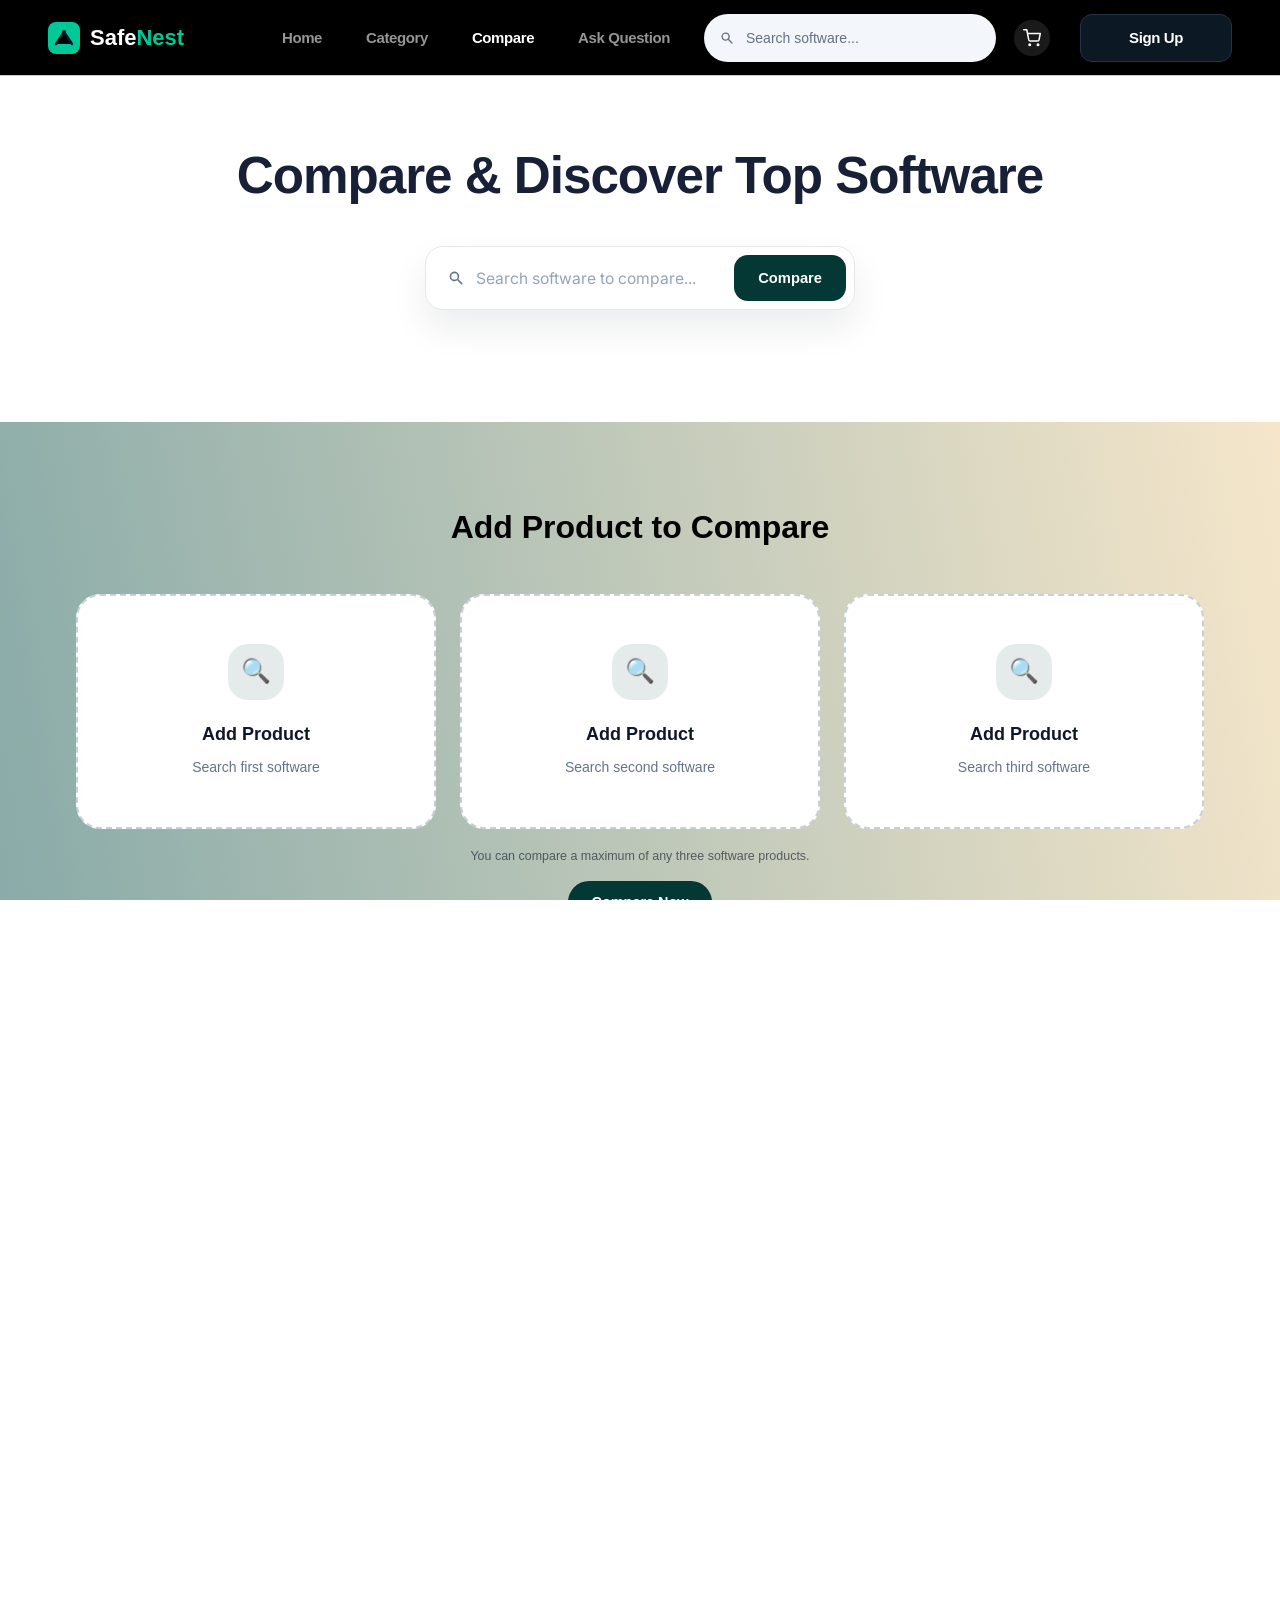
==== commit 4105850d: "resolve conflicts with local version" ====
--- a/compare.html
+++ b/compare.html
@@ -359,6 +359,7 @@
     </div>
   </footer>
   <script>
+<<<<<<< HEAD
 (function () {
   var STYLE_ID = "page-loader-style";
   var OVERLAY_ID = "page-loader-overlay";
@@ -880,3 +881,210 @@
 
 </html>
 
+=======
+    (() => {
+      const STYLE_ID = "page-loader-style";
+      const OVERLAY_ID = "page-loader-overlay";
+      const NAV_STYLE_ID = "page-loader-nav-style";
+      const NAV_DELAY_MS = 720;
+      let isNavigating = false;
+
+      const addStyle = (id, css) => {
+        if (document.getElementById(id)) return;
+        const style = document.createElement("style");
+        style.id = id;
+        style.textContent = css;
+        document.head.appendChild(style);
+      };
+
+      const ensureStyles = () => {
+        addStyle(
+          STYLE_ID,
+          `.page-loader-active{overflow:hidden}.page-loader-overlay{position:fixed;inset:0;display:flex;align-items:center;justify-content:center;background:rgba(4,7,12,.94);opacity:0;visibility:hidden;pointer-events:none;transition:opacity .25s ease,visibility .25s ease;z-index:99999}.page-loader-overlay.is-visible{opacity:1;visibility:visible;pointer-events:auto}.page-loader-overlay .loader-wrapper{position:relative;display:flex;align-items:center;justify-content:center;gap:2px;min-height:120px;margin:0;font-family:'Poppins','Inter',sans-serif;font-size:1.6em;font-weight:600;user-select:none;color:#fff;transform:scale(1.5)}.page-loader-overlay .loader{position:absolute;inset:0;z-index:1;background-color:transparent;-webkit-mask:repeating-linear-gradient(90deg,transparent 0,transparent 6px,#000 7px,#000 8px);mask:repeating-linear-gradient(90deg,transparent 0,transparent 6px,#000 7px,#000 8px)}.page-loader-overlay .loader::after{content:'';position:absolute;inset:0;background-image:radial-gradient(circle at 50% 50%,rgb(200,255,0) 0,transparent 50%),radial-gradient(circle at 45% 45%,#f00 0,transparent 45%),radial-gradient(circle at 55% 55%,#0ff 0,transparent 45%),radial-gradient(circle at 45% 55%,#0f0 0,transparent 45%),radial-gradient(circle at 55% 45%,#00f 0,transparent 45%);-webkit-mask:radial-gradient(circle at 50% 50%,transparent 0,transparent 10%,#000 25%);mask:radial-gradient(circle at 50% 50%,transparent 0,transparent 10%,#000 25%);animation:page-loader-transform 2s infinite alternate,page-loader-opacity 4s infinite;animation-timing-function:cubic-bezier(.6,.8,.5,1)}.page-loader-overlay .loader-letter{display:inline-block;opacity:0;animation:page-loader-letter 4s infinite linear;z-index:2}.page-loader-overlay .loader-letter:nth-child(1){animation-delay:.10s}.page-loader-overlay .loader-letter:nth-child(2){animation-delay:.205s}.page-loader-overlay .loader-letter:nth-child(3){animation-delay:.31s}.page-loader-overlay .loader-letter:nth-child(4){animation-delay:.415s}.page-loader-overlay .loader-letter:nth-child(5){animation-delay:.521s}.page-loader-overlay .loader-letter:nth-child(6){animation-delay:.626s}.page-loader-overlay .loader-letter:nth-child(7){animation-delay:.731s}@keyframes page-loader-transform{0%{transform:translateX(-55%)}100%{transform:translateX(55%)}}@keyframes page-loader-opacity{0%,100%{opacity:0}15%{opacity:1}65%{opacity:0}}@keyframes page-loader-letter{0%{opacity:0}5%{opacity:1;text-shadow:0 0 4px #000;transform:scale(1.1) translateY(-2px)}20%{opacity:.2}100%{opacity:0}}@media (max-width:640px){.page-loader-overlay .loader-wrapper{transform:scale(1.05);font-size:1.35em}}`
+        );
+      };
+
+      const ensureOverlay = () => {
+        let overlay = document.getElementById(OVERLAY_ID);
+        if (overlay) return overlay;
+
+        overlay = document.createElement("div");
+        overlay.id = OVERLAY_ID;
+        overlay.className = "page-loader-overlay";
+        overlay.setAttribute("aria-hidden", "true");
+        overlay.innerHTML =
+          '<div class="loader-wrapper"><span class="loader-letter">L</span><span class="loader-letter">O</span><span class="loader-letter">A</span><span class="loader-letter">D</span><span class="loader-letter">I</span><span class="loader-letter">N</span><span class="loader-letter">G</span><div class="loader"></div></div>';
+        document.body.appendChild(overlay);
+        return overlay;
+      };
+
+      const ensureNavStyles = () => {
+        addStyle(
+          NAV_STYLE_ID,
+          `.cmp-nav-toggle{display:none;width:46px;height:46px;align-items:center;justify-content:center;flex-direction:column;gap:5px;border:1px solid rgba(255,255,255,.14);border-radius:14px;background:#0d1825;color:#fff;box-shadow:0 10px 24px rgba(0,0,0,.18);flex:0 0 auto}.cmp-nav-toggle span{display:block;width:18px;height:2px;background:currentColor;border-radius:999px;transition:transform .2s ease,opacity .2s ease}.cmp-nav-toggle[aria-expanded='true'] span:nth-child(1){transform:translateY(7px) rotate(45deg)}.cmp-nav-toggle[aria-expanded='true'] span:nth-child(2){opacity:0}.cmp-nav-toggle[aria-expanded='true'] span:nth-child(3){transform:translateY(-7px) rotate(-45deg)}@media (max-width:900px){.cmp-nav{padding:14px 16px !important;min-height:auto !important;align-items:center !important;gap:12px !important}.cmp-nav-shell{width:100% !important;min-height:auto !important;padding:0 !important}.cmp-nav,.cmp-nav-shell{display:flex !important;flex-wrap:wrap !important;align-items:center !important;justify-content:space-between !important;row-gap:12px !important}.cmp-nav-logo{margin-right:auto !important}.cmp-nav-toggle{display:inline-flex !important}.cmp-nav .cmp-nav-links,.cmp-nav .cmp-nav-actions{display:none !important;width:100% !important;flex:0 0 100% !important;margin-left:0 !important}.cmp-nav.cmp-nav-open,.cmp-nav.cmp-nav-open .cmp-nav-shell,.cmp-nav.cmp-nav-open .cmp-nav-links,.cmp-nav.cmp-nav-open .cmp-nav-actions{background:#000 !important}.cmp-nav.cmp-nav-open .cmp-nav-links{display:flex !important;flex-direction:column !important;align-items:stretch !important;gap:8px !important;padding-top:8px !important}.cmp-nav.cmp-nav-open .cmp-nav-links a{display:block !important;width:100% !important;padding:12px 14px !important;border-radius:12px !important;background:rgba(255,255,255,.04) !important}.cmp-nav.cmp-nav-open .cmp-nav-actions{display:flex !important;flex-direction:column !important;align-items:stretch !important;gap:12px !important;padding-bottom:4px !important}.cmp-nav.cmp-nav-open .cmp-nav-search{display:flex !important;width:100% !important;max-width:none !important;min-width:0 !important;height:48px !important}.cmp-nav.cmp-nav-open .cmp-nav-actions>a{margin-right:0 !important;align-self:flex-start !important}.cmp-nav.cmp-nav-open .cmp-nav-signup{width:100% !important;min-width:0 !important}}@media (max-width:560px){.cmp-nav{padding:12px 14px !important}.cmp-nav-logo img{height:34px !important}}`
+        );
+      };
+
+      const setNavOpenState = (nav, toggle, isOpen) => {
+        nav.classList.toggle("cmp-nav-open", isOpen);
+        toggle.setAttribute("aria-expanded", isOpen ? "true" : "false");
+        toggle.setAttribute("aria-label", isOpen ? "Close navigation menu" : "Open navigation menu");
+      };
+
+      const setupMobileNav = () => {
+        ensureNavStyles();
+
+        document.querySelectorAll(".cmp-nav").forEach((nav, index) => {
+          if (nav.dataset.mobileNavReady === "true") return;
+
+          const navShell = nav.querySelector(".cmp-nav-shell");
+          const toggleHost = navShell || nav;
+          const links = toggleHost.querySelector(".cmp-nav-links");
+          const actions = toggleHost.querySelector(".cmp-nav-actions");
+          if (!links || !actions) return;
+
+          const toggle = document.createElement("button");
+          toggle.type = "button";
+          toggle.className = "cmp-nav-toggle";
+          toggle.setAttribute("aria-expanded", "false");
+          toggle.setAttribute("aria-label", "Open navigation menu");
+          toggle.setAttribute("aria-controls", `cmp-mobile-nav-${index}`);
+          toggle.innerHTML = "<span></span><span></span><span></span>";
+
+          links.id = `cmp-mobile-nav-${index}`;
+          toggleHost.insertBefore(toggle, links);
+
+          toggle.addEventListener("click", () => {
+            setNavOpenState(nav, toggle, !nav.classList.contains("cmp-nav-open"));
+          });
+
+          const closeOnLink = (event) => {
+            if (event.target.closest("a[href]")) setNavOpenState(nav, toggle, false);
+          };
+
+          links.addEventListener("click", closeOnLink);
+          actions.addEventListener("click", closeOnLink);
+
+          document.addEventListener("click", (event) => {
+            if (!nav.contains(event.target)) setNavOpenState(nav, toggle, false);
+          });
+
+          document.addEventListener("keydown", (event) => {
+            if (event.key === "Escape") setNavOpenState(nav, toggle, false);
+          });
+
+          window.addEventListener("resize", () => {
+            if (window.innerWidth > 900) setNavOpenState(nav, toggle, false);
+          });
+
+          nav.dataset.mobileNavReady = "true";
+        });
+      };
+
+      const ensureLoader = () => {
+        ensureStyles();
+        return ensureOverlay();
+      };
+
+      const resetLoader = () => {
+        const overlay = document.getElementById(OVERLAY_ID);
+        isNavigating = false;
+        document.body.classList.remove("page-loader-active");
+        if (overlay) overlay.classList.remove("is-visible");
+      };
+
+      const showLoader = (nextHref) => {
+        const overlay = ensureLoader();
+        if (isNavigating) return;
+
+        isNavigating = true;
+        document.body.classList.add("page-loader-active");
+        overlay.classList.add("is-visible");
+
+        if (nextHref) {
+          window.setTimeout(() => {
+            window.location.href = nextHref;
+          }, NAV_DELAY_MS);
+        }
+      };
+
+      const isModifiedClick = (event) =>
+        event.metaKey || event.ctrlKey || event.shiftKey || event.altKey || event.button !== 0;
+
+      const isSameDocument = (url) =>
+        url.pathname === window.location.pathname && url.search === window.location.search;
+
+      const resolveInternalHref = (rawHref) => {
+        if (!rawHref) return null;
+        const trimmedHref = rawHref.trim();
+        if (!trimmedHref || trimmedHref === "#" || trimmedHref.startsWith("javascript:")) return null;
+        if (trimmedHref.startsWith("mailto:") || trimmedHref.startsWith("tel:")) return null;
+
+        const url = new URL(trimmedHref, window.location.href);
+        return url.origin === window.location.origin ? url : null;
+      };
+
+      const handleInlineLocationClick = (event) => {
+        const trigger = event.target.closest("[onclick*='location.href'], [onclick*='window.location.href']");
+        if (!trigger || trigger.closest("a[href]")) return false;
+
+        const onclickValue = trigger.getAttribute("onclick");
+        const match = onclickValue && onclickValue.match(/(?:window\.)?location\.href\s*=\s*['"]([^'"]+)['"]/);
+        if (!match) return false;
+
+        const url = resolveInternalHref(match[1]);
+        if (!url || isSameDocument(url)) return false;
+
+        event.preventDefault();
+        event.stopPropagation();
+        if (typeof event.stopImmediatePropagation === "function") event.stopImmediatePropagation();
+        showLoader(url.href);
+        return true;
+      };
+
+      const handleAnchorClick = (event) => {
+        const anchor = event.target.closest("a[href]");
+        if (!anchor) return;
+        if (anchor.target && anchor.target !== "_self") return;
+        if (anchor.hasAttribute("download") || anchor.dataset.noLoader !== undefined) return;
+        if (isModifiedClick(event)) return;
+
+        const url = resolveInternalHref(anchor.getAttribute("href"));
+        if (!url || isSameDocument(url)) return;
+
+        event.preventDefault();
+        showLoader(url.href);
+      };
+
+      const bindEvents = () => {
+        document.addEventListener(
+          "click",
+          (event) => {
+            if (handleInlineLocationClick(event)) return;
+            handleAnchorClick(event);
+          },
+          true
+        );
+        window.addEventListener("pageshow", resetLoader);
+        window.addEventListener("load", resetLoader);
+      };
+
+      const init = () => {
+        ensureLoader();
+        setupMobileNav();
+        resetLoader();
+        bindEvents();
+        window.showPageLoader = showLoader;
+      };
+
+      if (document.readyState === "loading") {
+        document.addEventListener("DOMContentLoaded", init);
+      } else {
+        init();
+      }
+    })();
+  </script>
+</body>
+
+</html>
+>>>>>>> 66d5908138eec44a9b739640c745df0f243f732b
--- a/main.css
+++ b/main.css
@@ -2414,6 +2414,7 @@
       margin: 54px auto 24px;
       max-width: calc(100% - 192px);
     }
+<<<<<<< HEAD
     .cmp-trending-header {
       width: min(100%, 1128px);
       margin: 0 auto 48px;
@@ -2427,6 +2428,12 @@
       margin: 0 auto;
       gap: 24px;
     }
+=======
+    .cmp-trending-header { margin-bottom: 48px; }
+    .cmp-trending-header h2 { font-size: 1.875rem; font-weight: 700; color: #fff; margin-bottom: 8px; }
+    .cmp-trending-header p { font-size: 1rem; color: #fff; opacity: .85; }
+    .cmp-trending-grid { display: grid; grid-template-columns: repeat(3, 360px); gap: 0 24px; }
+>>>>>>> 66d5908138eec44a9b739640c745df0f243f732b
     .cmp-trend-card {
       background: #fff; border-radius: 24px;
       border: 1px solid #f1f5f9;
@@ -2506,10 +2513,16 @@
 
     /* ── QUESTIONS BANNER ── */
     .cmp-qbanner {
+<<<<<<< HEAD
       background: #d2eed0;
       margin: 0 0 64px;
       border-radius: 0;
       padding: 40px clamp(16px, 4vw, 40px);
+=======
+      background: #d2eed0; border-radius: 15px;
+      margin: 0 58px 64px;
+      padding: 40px 36px;
+>>>>>>> 66d5908138eec44a9b739640c745df0f243f732b
       display: flex; align-items: center; justify-content: space-between;
       flex-wrap: wrap; gap: 16px;
     }
@@ -2522,18 +2535,26 @@
     /* ── FOOTER same as other pages ── */
     .footer {
       background: #000;
+<<<<<<< HEAD
       padding: 48px 0 0;
     }
     .footer > .container {
       max-width: none;
       width: 100%;
       padding: 0;
+=======
+      padding: 48px 40px 0;
+>>>>>>> 66d5908138eec44a9b739640c745df0f243f732b
     }
     .footer-grid {
       display: grid;
       grid-template-columns: 2fr 1fr 1fr 1fr 1fr;
       gap: 40px;
+<<<<<<< HEAD
       padding: 0 clamp(16px, 4vw, 40px) 48px;
+=======
+      padding-bottom: 48px;
+>>>>>>> 66d5908138eec44a9b739640c745df0f243f732b
       border-bottom: 1px solid rgba(255,255,255,.08);
     }
     .footer-brand p { font-size: 0.875rem; color: rgba(255,255,255,.5); margin-top: 16px; line-height: 1.7; }
@@ -2542,6 +2563,7 @@
     .footer-col ul li a { font-size: 0.875rem; color: rgba(255,255,255,.65); }
     .nav-logo { display: flex; align-items: center; gap: 8px; font-size: 1.25rem; font-weight: 800; color: #fff; }
     .nav-logo span { color: #00C896; }
+<<<<<<< HEAD
     .footer > .container .footer-bottom {
       display: flex;
       justify-content: space-between;
@@ -2551,6 +2573,9 @@
       background: transparent;
       border-top: none;
     }
+=======
+    .footer-bottom { display: flex; justify-content: space-between; padding: 20px 0; flex-wrap: wrap; gap: 8px; }
+>>>>>>> 66d5908138eec44a9b739640c745df0f243f732b
 
     /* Subscribe form in footer */
     .footer-subscribe-title { font-size: 1rem; font-weight: 700; color: #fff; letter-spacing: -0.5px; margin-bottom: 14px; }
@@ -2713,7 +2738,11 @@
       .cmp-add-actions {
         margin-top: 22px;
       }
+<<<<<<< HEAD
       .cmp-qbanner { margin: 0 0 48px; }
+=======
+      .cmp-qbanner { margin: 0 16px 48px; }
+>>>>>>> 66d5908138eec44a9b739640c745df0f243f732b
       .footer-grid { grid-template-columns: 1fr; }
     }
 
@@ -6284,6 +6313,7 @@
   max-width: 1120px;
 }
 
+<<<<<<< HEAD
 .home-section-title {
   position: relative;
   display: inline-block;
@@ -6375,6 +6405,8 @@
   }
 }
 
+=======
+>>>>>>> 66d5908138eec44a9b739640c745df0f243f732b
 .cmp-search-title {
   max-width: none;
   font-size: clamp(2.05rem, 3vw, 3.05rem) !important;
@@ -6746,10 +6778,13 @@
     grid-template-columns: 1fr !important;
   }
 
+<<<<<<< HEAD
   .home-section-title::after {
     width: 34%;
   }
 
+=======
+>>>>>>> 66d5908138eec44a9b739640c745df0f243f732b
   .home-categories-header .btn,
   .expert-cta-actions .btn,
   .prod-actions .btn {
@@ -6766,6 +6801,7 @@
     font-size: clamp(1.7rem, 9vw, 2.2rem) !important;
   }
 }
+<<<<<<< HEAD
 
 /* Homepage premium revamp */
 .software-marquee-section {
@@ -7709,3 +7745,5 @@
     transform: none !important;
   }
 }
+=======
+>>>>>>> 66d5908138eec44a9b739640c745df0f243f732b
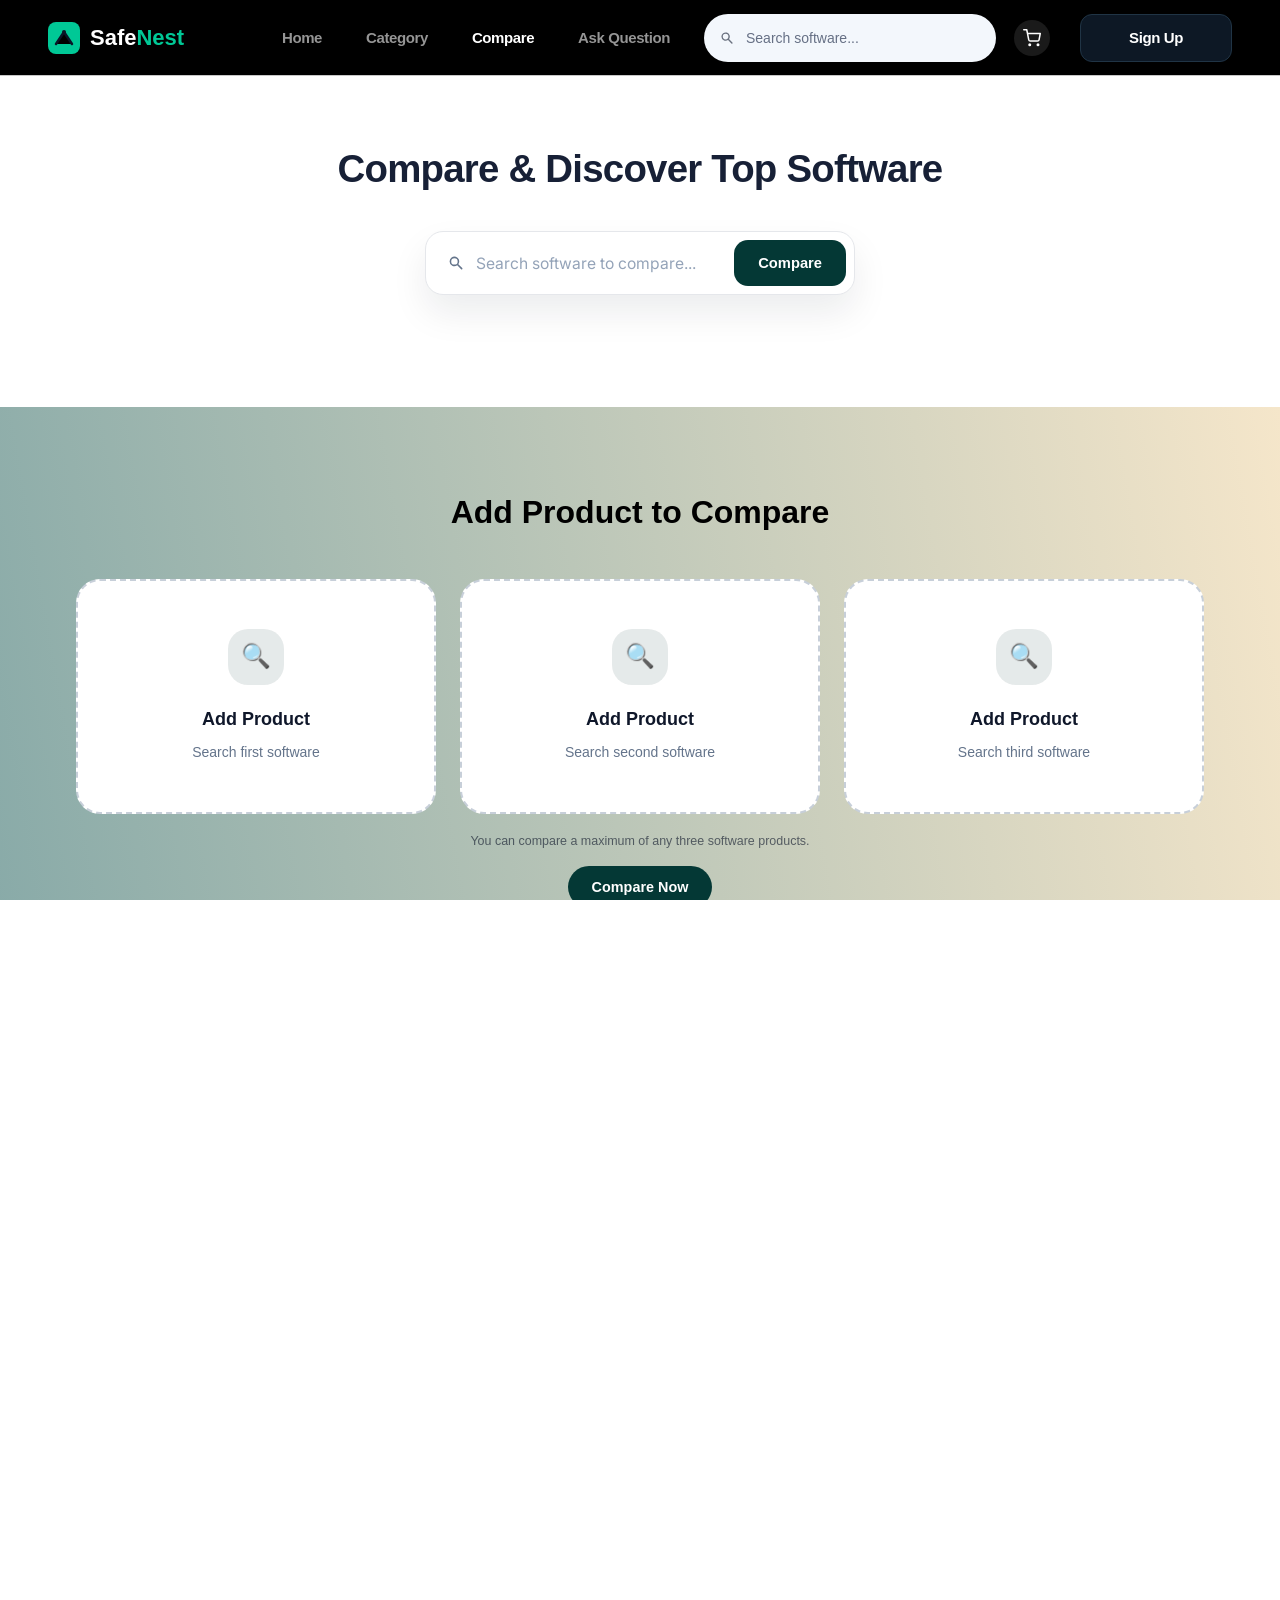
==== commit 3291b939: "updateds" ====
--- a/compare.html
+++ b/compare.html
@@ -359,7 +359,6 @@
     </div>
   </footer>
   <script>
-<<<<<<< HEAD
 (function () {
   var STYLE_ID = "page-loader-style";
   var OVERLAY_ID = "page-loader-overlay";
@@ -880,211 +879,3 @@
 </body>
 
 </html>
-
-=======
-    (() => {
-      const STYLE_ID = "page-loader-style";
-      const OVERLAY_ID = "page-loader-overlay";
-      const NAV_STYLE_ID = "page-loader-nav-style";
-      const NAV_DELAY_MS = 720;
-      let isNavigating = false;
-
-      const addStyle = (id, css) => {
-        if (document.getElementById(id)) return;
-        const style = document.createElement("style");
-        style.id = id;
-        style.textContent = css;
-        document.head.appendChild(style);
-      };
-
-      const ensureStyles = () => {
-        addStyle(
-          STYLE_ID,
-          `.page-loader-active{overflow:hidden}.page-loader-overlay{position:fixed;inset:0;display:flex;align-items:center;justify-content:center;background:rgba(4,7,12,.94);opacity:0;visibility:hidden;pointer-events:none;transition:opacity .25s ease,visibility .25s ease;z-index:99999}.page-loader-overlay.is-visible{opacity:1;visibility:visible;pointer-events:auto}.page-loader-overlay .loader-wrapper{position:relative;display:flex;align-items:center;justify-content:center;gap:2px;min-height:120px;margin:0;font-family:'Poppins','Inter',sans-serif;font-size:1.6em;font-weight:600;user-select:none;color:#fff;transform:scale(1.5)}.page-loader-overlay .loader{position:absolute;inset:0;z-index:1;background-color:transparent;-webkit-mask:repeating-linear-gradient(90deg,transparent 0,transparent 6px,#000 7px,#000 8px);mask:repeating-linear-gradient(90deg,transparent 0,transparent 6px,#000 7px,#000 8px)}.page-loader-overlay .loader::after{content:'';position:absolute;inset:0;background-image:radial-gradient(circle at 50% 50%,rgb(200,255,0) 0,transparent 50%),radial-gradient(circle at 45% 45%,#f00 0,transparent 45%),radial-gradient(circle at 55% 55%,#0ff 0,transparent 45%),radial-gradient(circle at 45% 55%,#0f0 0,transparent 45%),radial-gradient(circle at 55% 45%,#00f 0,transparent 45%);-webkit-mask:radial-gradient(circle at 50% 50%,transparent 0,transparent 10%,#000 25%);mask:radial-gradient(circle at 50% 50%,transparent 0,transparent 10%,#000 25%);animation:page-loader-transform 2s infinite alternate,page-loader-opacity 4s infinite;animation-timing-function:cubic-bezier(.6,.8,.5,1)}.page-loader-overlay .loader-letter{display:inline-block;opacity:0;animation:page-loader-letter 4s infinite linear;z-index:2}.page-loader-overlay .loader-letter:nth-child(1){animation-delay:.10s}.page-loader-overlay .loader-letter:nth-child(2){animation-delay:.205s}.page-loader-overlay .loader-letter:nth-child(3){animation-delay:.31s}.page-loader-overlay .loader-letter:nth-child(4){animation-delay:.415s}.page-loader-overlay .loader-letter:nth-child(5){animation-delay:.521s}.page-loader-overlay .loader-letter:nth-child(6){animation-delay:.626s}.page-loader-overlay .loader-letter:nth-child(7){animation-delay:.731s}@keyframes page-loader-transform{0%{transform:translateX(-55%)}100%{transform:translateX(55%)}}@keyframes page-loader-opacity{0%,100%{opacity:0}15%{opacity:1}65%{opacity:0}}@keyframes page-loader-letter{0%{opacity:0}5%{opacity:1;text-shadow:0 0 4px #000;transform:scale(1.1) translateY(-2px)}20%{opacity:.2}100%{opacity:0}}@media (max-width:640px){.page-loader-overlay .loader-wrapper{transform:scale(1.05);font-size:1.35em}}`
-        );
-      };
-
-      const ensureOverlay = () => {
-        let overlay = document.getElementById(OVERLAY_ID);
-        if (overlay) return overlay;
-
-        overlay = document.createElement("div");
-        overlay.id = OVERLAY_ID;
-        overlay.className = "page-loader-overlay";
-        overlay.setAttribute("aria-hidden", "true");
-        overlay.innerHTML =
-          '<div class="loader-wrapper"><span class="loader-letter">L</span><span class="loader-letter">O</span><span class="loader-letter">A</span><span class="loader-letter">D</span><span class="loader-letter">I</span><span class="loader-letter">N</span><span class="loader-letter">G</span><div class="loader"></div></div>';
-        document.body.appendChild(overlay);
-        return overlay;
-      };
-
-      const ensureNavStyles = () => {
-        addStyle(
-          NAV_STYLE_ID,
-          `.cmp-nav-toggle{display:none;width:46px;height:46px;align-items:center;justify-content:center;flex-direction:column;gap:5px;border:1px solid rgba(255,255,255,.14);border-radius:14px;background:#0d1825;color:#fff;box-shadow:0 10px 24px rgba(0,0,0,.18);flex:0 0 auto}.cmp-nav-toggle span{display:block;width:18px;height:2px;background:currentColor;border-radius:999px;transition:transform .2s ease,opacity .2s ease}.cmp-nav-toggle[aria-expanded='true'] span:nth-child(1){transform:translateY(7px) rotate(45deg)}.cmp-nav-toggle[aria-expanded='true'] span:nth-child(2){opacity:0}.cmp-nav-toggle[aria-expanded='true'] span:nth-child(3){transform:translateY(-7px) rotate(-45deg)}@media (max-width:900px){.cmp-nav{padding:14px 16px !important;min-height:auto !important;align-items:center !important;gap:12px !important}.cmp-nav-shell{width:100% !important;min-height:auto !important;padding:0 !important}.cmp-nav,.cmp-nav-shell{display:flex !important;flex-wrap:wrap !important;align-items:center !important;justify-content:space-between !important;row-gap:12px !important}.cmp-nav-logo{margin-right:auto !important}.cmp-nav-toggle{display:inline-flex !important}.cmp-nav .cmp-nav-links,.cmp-nav .cmp-nav-actions{display:none !important;width:100% !important;flex:0 0 100% !important;margin-left:0 !important}.cmp-nav.cmp-nav-open,.cmp-nav.cmp-nav-open .cmp-nav-shell,.cmp-nav.cmp-nav-open .cmp-nav-links,.cmp-nav.cmp-nav-open .cmp-nav-actions{background:#000 !important}.cmp-nav.cmp-nav-open .cmp-nav-links{display:flex !important;flex-direction:column !important;align-items:stretch !important;gap:8px !important;padding-top:8px !important}.cmp-nav.cmp-nav-open .cmp-nav-links a{display:block !important;width:100% !important;padding:12px 14px !important;border-radius:12px !important;background:rgba(255,255,255,.04) !important}.cmp-nav.cmp-nav-open .cmp-nav-actions{display:flex !important;flex-direction:column !important;align-items:stretch !important;gap:12px !important;padding-bottom:4px !important}.cmp-nav.cmp-nav-open .cmp-nav-search{display:flex !important;width:100% !important;max-width:none !important;min-width:0 !important;height:48px !important}.cmp-nav.cmp-nav-open .cmp-nav-actions>a{margin-right:0 !important;align-self:flex-start !important}.cmp-nav.cmp-nav-open .cmp-nav-signup{width:100% !important;min-width:0 !important}}@media (max-width:560px){.cmp-nav{padding:12px 14px !important}.cmp-nav-logo img{height:34px !important}}`
-        );
-      };
-
-      const setNavOpenState = (nav, toggle, isOpen) => {
-        nav.classList.toggle("cmp-nav-open", isOpen);
-        toggle.setAttribute("aria-expanded", isOpen ? "true" : "false");
-        toggle.setAttribute("aria-label", isOpen ? "Close navigation menu" : "Open navigation menu");
-      };
-
-      const setupMobileNav = () => {
-        ensureNavStyles();
-
-        document.querySelectorAll(".cmp-nav").forEach((nav, index) => {
-          if (nav.dataset.mobileNavReady === "true") return;
-
-          const navShell = nav.querySelector(".cmp-nav-shell");
-          const toggleHost = navShell || nav;
-          const links = toggleHost.querySelector(".cmp-nav-links");
-          const actions = toggleHost.querySelector(".cmp-nav-actions");
-          if (!links || !actions) return;
-
-          const toggle = document.createElement("button");
-          toggle.type = "button";
-          toggle.className = "cmp-nav-toggle";
-          toggle.setAttribute("aria-expanded", "false");
-          toggle.setAttribute("aria-label", "Open navigation menu");
-          toggle.setAttribute("aria-controls", `cmp-mobile-nav-${index}`);
-          toggle.innerHTML = "<span></span><span></span><span></span>";
-
-          links.id = `cmp-mobile-nav-${index}`;
-          toggleHost.insertBefore(toggle, links);
-
-          toggle.addEventListener("click", () => {
-            setNavOpenState(nav, toggle, !nav.classList.contains("cmp-nav-open"));
-          });
-
-          const closeOnLink = (event) => {
-            if (event.target.closest("a[href]")) setNavOpenState(nav, toggle, false);
-          };
-
-          links.addEventListener("click", closeOnLink);
-          actions.addEventListener("click", closeOnLink);
-
-          document.addEventListener("click", (event) => {
-            if (!nav.contains(event.target)) setNavOpenState(nav, toggle, false);
-          });
-
-          document.addEventListener("keydown", (event) => {
-            if (event.key === "Escape") setNavOpenState(nav, toggle, false);
-          });
-
-          window.addEventListener("resize", () => {
-            if (window.innerWidth > 900) setNavOpenState(nav, toggle, false);
-          });
-
-          nav.dataset.mobileNavReady = "true";
-        });
-      };
-
-      const ensureLoader = () => {
-        ensureStyles();
-        return ensureOverlay();
-      };
-
-      const resetLoader = () => {
-        const overlay = document.getElementById(OVERLAY_ID);
-        isNavigating = false;
-        document.body.classList.remove("page-loader-active");
-        if (overlay) overlay.classList.remove("is-visible");
-      };
-
-      const showLoader = (nextHref) => {
-        const overlay = ensureLoader();
-        if (isNavigating) return;
-
-        isNavigating = true;
-        document.body.classList.add("page-loader-active");
-        overlay.classList.add("is-visible");
-
-        if (nextHref) {
-          window.setTimeout(() => {
-            window.location.href = nextHref;
-          }, NAV_DELAY_MS);
-        }
-      };
-
-      const isModifiedClick = (event) =>
-        event.metaKey || event.ctrlKey || event.shiftKey || event.altKey || event.button !== 0;
-
-      const isSameDocument = (url) =>
-        url.pathname === window.location.pathname && url.search === window.location.search;
-
-      const resolveInternalHref = (rawHref) => {
-        if (!rawHref) return null;
-        const trimmedHref = rawHref.trim();
-        if (!trimmedHref || trimmedHref === "#" || trimmedHref.startsWith("javascript:")) return null;
-        if (trimmedHref.startsWith("mailto:") || trimmedHref.startsWith("tel:")) return null;
-
-        const url = new URL(trimmedHref, window.location.href);
-        return url.origin === window.location.origin ? url : null;
-      };
-
-      const handleInlineLocationClick = (event) => {
-        const trigger = event.target.closest("[onclick*='location.href'], [onclick*='window.location.href']");
-        if (!trigger || trigger.closest("a[href]")) return false;
-
-        const onclickValue = trigger.getAttribute("onclick");
-        const match = onclickValue && onclickValue.match(/(?:window\.)?location\.href\s*=\s*['"]([^'"]+)['"]/);
-        if (!match) return false;
-
-        const url = resolveInternalHref(match[1]);
-        if (!url || isSameDocument(url)) return false;
-
-        event.preventDefault();
-        event.stopPropagation();
-        if (typeof event.stopImmediatePropagation === "function") event.stopImmediatePropagation();
-        showLoader(url.href);
-        return true;
-      };
-
-      const handleAnchorClick = (event) => {
-        const anchor = event.target.closest("a[href]");
-        if (!anchor) return;
-        if (anchor.target && anchor.target !== "_self") return;
-        if (anchor.hasAttribute("download") || anchor.dataset.noLoader !== undefined) return;
-        if (isModifiedClick(event)) return;
-
-        const url = resolveInternalHref(anchor.getAttribute("href"));
-        if (!url || isSameDocument(url)) return;
-
-        event.preventDefault();
-        showLoader(url.href);
-      };
-
-      const bindEvents = () => {
-        document.addEventListener(
-          "click",
-          (event) => {
-            if (handleInlineLocationClick(event)) return;
-            handleAnchorClick(event);
-          },
-          true
-        );
-        window.addEventListener("pageshow", resetLoader);
-        window.addEventListener("load", resetLoader);
-      };
-
-      const init = () => {
-        ensureLoader();
-        setupMobileNav();
-        resetLoader();
-        bindEvents();
-        window.showPageLoader = showLoader;
-      };
-
-      if (document.readyState === "loading") {
-        document.addEventListener("DOMContentLoaded", init);
-      } else {
-        init();
-      }
-    })();
-  </script>
-</body>
-
-</html>
->>>>>>> 66d5908138eec44a9b739640c745df0f243f732b
--- a/main.css
+++ b/main.css
@@ -2414,7 +2414,6 @@
       margin: 54px auto 24px;
       max-width: calc(100% - 192px);
     }
-<<<<<<< HEAD
     .cmp-trending-header {
       width: min(100%, 1128px);
       margin: 0 auto 48px;
@@ -2428,12 +2427,6 @@
       margin: 0 auto;
       gap: 24px;
     }
-=======
-    .cmp-trending-header { margin-bottom: 48px; }
-    .cmp-trending-header h2 { font-size: 1.875rem; font-weight: 700; color: #fff; margin-bottom: 8px; }
-    .cmp-trending-header p { font-size: 1rem; color: #fff; opacity: .85; }
-    .cmp-trending-grid { display: grid; grid-template-columns: repeat(3, 360px); gap: 0 24px; }
->>>>>>> 66d5908138eec44a9b739640c745df0f243f732b
     .cmp-trend-card {
       background: #fff; border-radius: 24px;
       border: 1px solid #f1f5f9;
@@ -2513,16 +2506,10 @@
 
     /* ── QUESTIONS BANNER ── */
     .cmp-qbanner {
-<<<<<<< HEAD
       background: #d2eed0;
       margin: 0 0 64px;
       border-radius: 0;
       padding: 40px clamp(16px, 4vw, 40px);
-=======
-      background: #d2eed0; border-radius: 15px;
-      margin: 0 58px 64px;
-      padding: 40px 36px;
->>>>>>> 66d5908138eec44a9b739640c745df0f243f732b
       display: flex; align-items: center; justify-content: space-between;
       flex-wrap: wrap; gap: 16px;
     }
@@ -2535,26 +2522,18 @@
     /* ── FOOTER same as other pages ── */
     .footer {
       background: #000;
-<<<<<<< HEAD
       padding: 48px 0 0;
     }
     .footer > .container {
       max-width: none;
       width: 100%;
       padding: 0;
-=======
-      padding: 48px 40px 0;
->>>>>>> 66d5908138eec44a9b739640c745df0f243f732b
     }
     .footer-grid {
       display: grid;
       grid-template-columns: 2fr 1fr 1fr 1fr 1fr;
       gap: 40px;
-<<<<<<< HEAD
       padding: 0 clamp(16px, 4vw, 40px) 48px;
-=======
-      padding-bottom: 48px;
->>>>>>> 66d5908138eec44a9b739640c745df0f243f732b
       border-bottom: 1px solid rgba(255,255,255,.08);
     }
     .footer-brand p { font-size: 0.875rem; color: rgba(255,255,255,.5); margin-top: 16px; line-height: 1.7; }
@@ -2563,7 +2542,6 @@
     .footer-col ul li a { font-size: 0.875rem; color: rgba(255,255,255,.65); }
     .nav-logo { display: flex; align-items: center; gap: 8px; font-size: 1.25rem; font-weight: 800; color: #fff; }
     .nav-logo span { color: #00C896; }
-<<<<<<< HEAD
     .footer > .container .footer-bottom {
       display: flex;
       justify-content: space-between;
@@ -2573,9 +2551,6 @@
       background: transparent;
       border-top: none;
     }
-=======
-    .footer-bottom { display: flex; justify-content: space-between; padding: 20px 0; flex-wrap: wrap; gap: 8px; }
->>>>>>> 66d5908138eec44a9b739640c745df0f243f732b
 
     /* Subscribe form in footer */
     .footer-subscribe-title { font-size: 1rem; font-weight: 700; color: #fff; letter-spacing: -0.5px; margin-bottom: 14px; }
@@ -2738,11 +2713,7 @@
       .cmp-add-actions {
         margin-top: 22px;
       }
-<<<<<<< HEAD
       .cmp-qbanner { margin: 0 0 48px; }
-=======
-      .cmp-qbanner { margin: 0 16px 48px; }
->>>>>>> 66d5908138eec44a9b739640c745df0f243f732b
       .footer-grid { grid-template-columns: 1fr; }
     }
 
@@ -6313,7 +6284,6 @@
   max-width: 1120px;
 }
 
-<<<<<<< HEAD
 .home-section-title {
   position: relative;
   display: inline-block;
@@ -6405,8 +6375,6 @@
   }
 }
 
-=======
->>>>>>> 66d5908138eec44a9b739640c745df0f243f732b
 .cmp-search-title {
   max-width: none;
   font-size: clamp(2.05rem, 3vw, 3.05rem) !important;
@@ -6778,13 +6746,10 @@
     grid-template-columns: 1fr !important;
   }
 
-<<<<<<< HEAD
   .home-section-title::after {
     width: 34%;
   }
 
-=======
->>>>>>> 66d5908138eec44a9b739640c745df0f243f732b
   .home-categories-header .btn,
   .expert-cta-actions .btn,
   .prod-actions .btn {
@@ -6801,7 +6766,6 @@
     font-size: clamp(1.7rem, 9vw, 2.2rem) !important;
   }
 }
-<<<<<<< HEAD
 
 /* Homepage premium revamp */
 .software-marquee-section {
@@ -6911,10 +6875,6 @@
   animation: safeMarqueeRight 38s linear infinite;
 }
 
-.software-marquee-shell:hover .software-marquee-track {
-  animation-play-state: paused;
-}
-
 .software-marquee-chip {
   display: flex;
   align-items: center;
@@ -7745,5 +7705,3 @@
     transform: none !important;
   }
 }
-=======
->>>>>>> 66d5908138eec44a9b739640c745df0f243f732b
